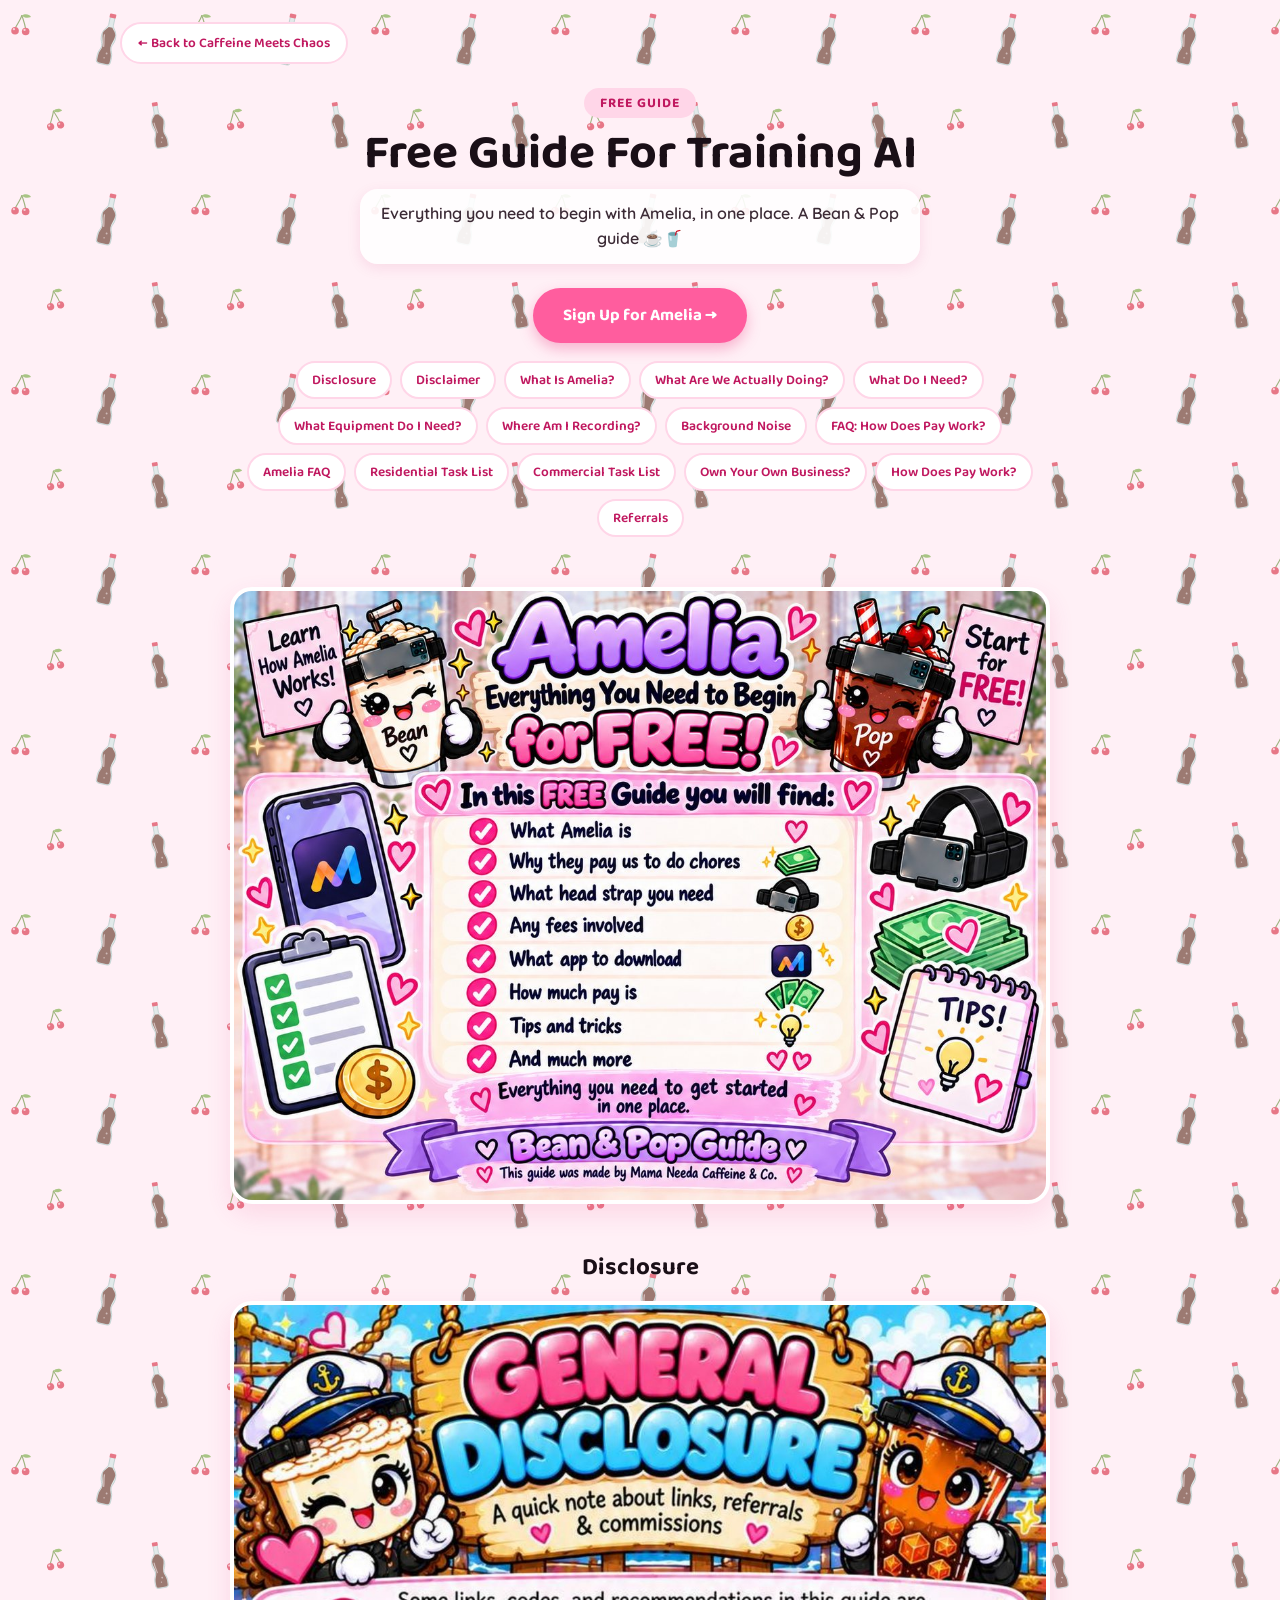
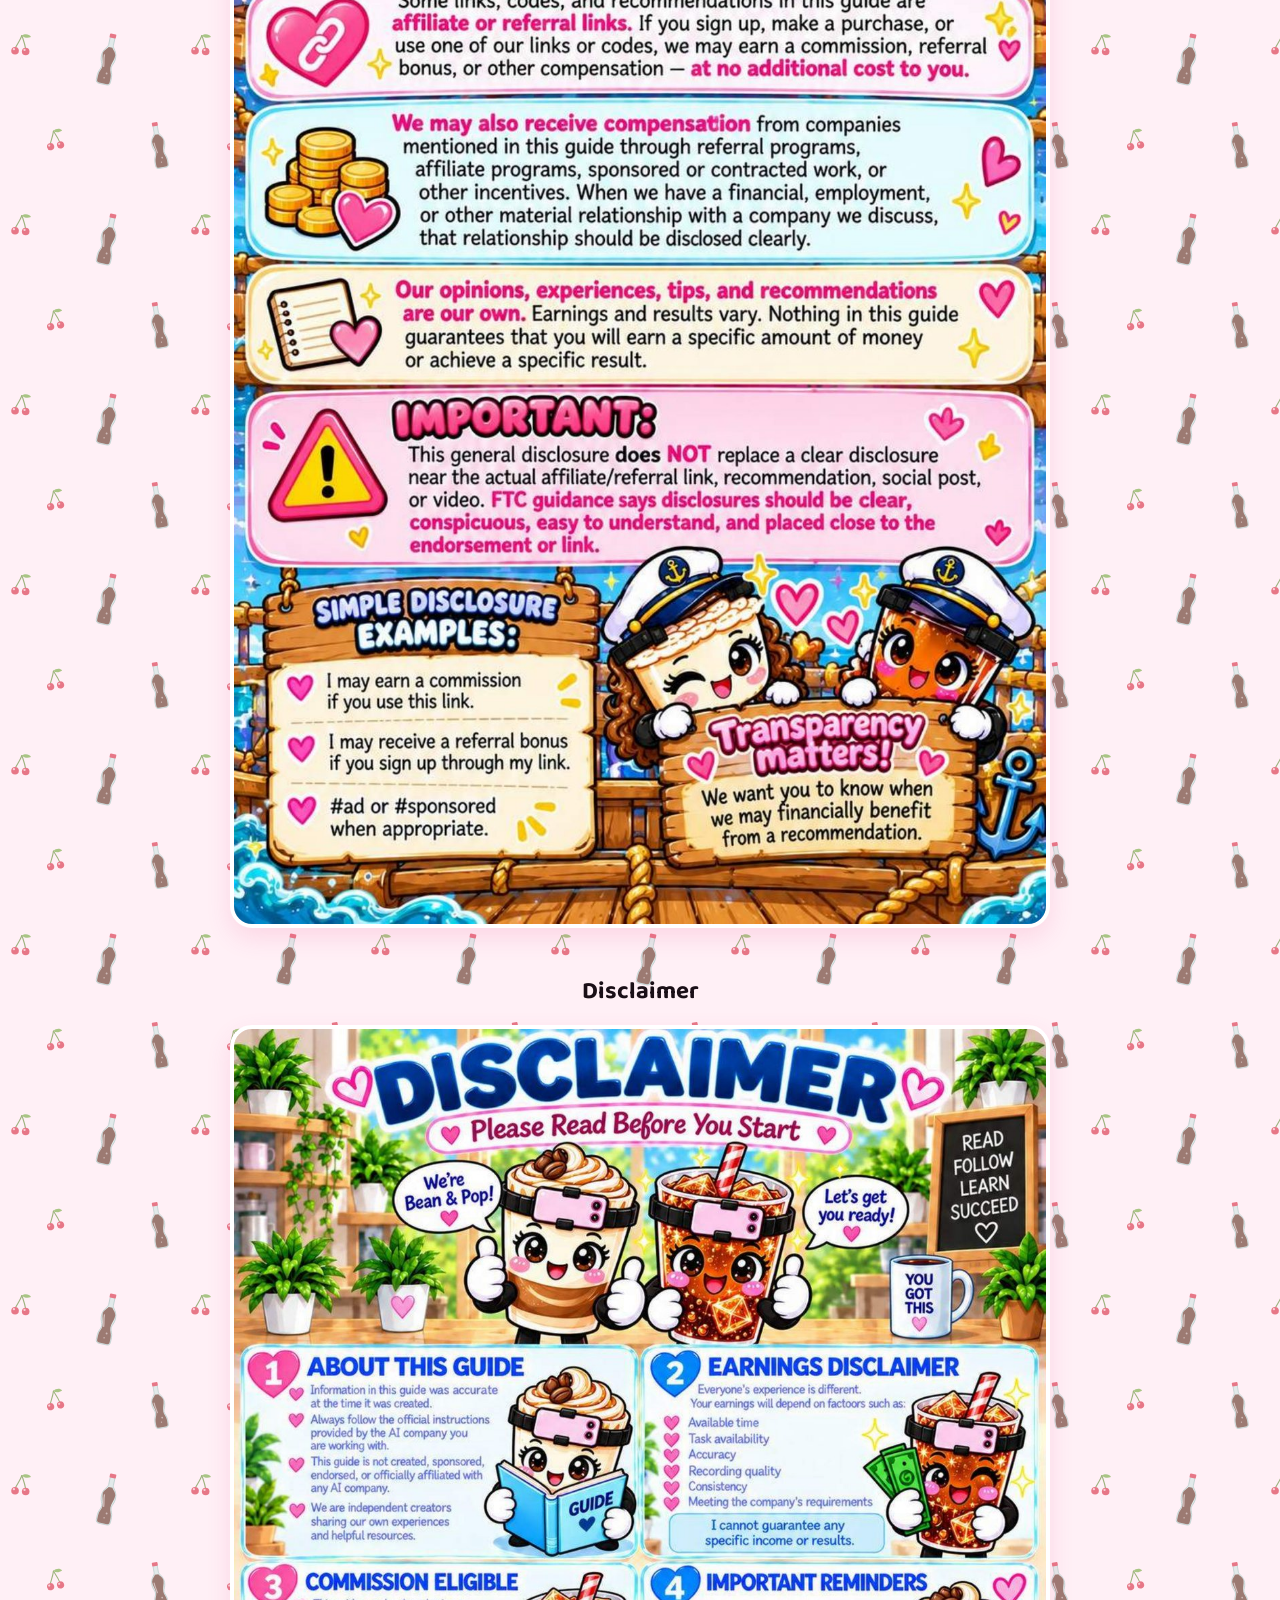
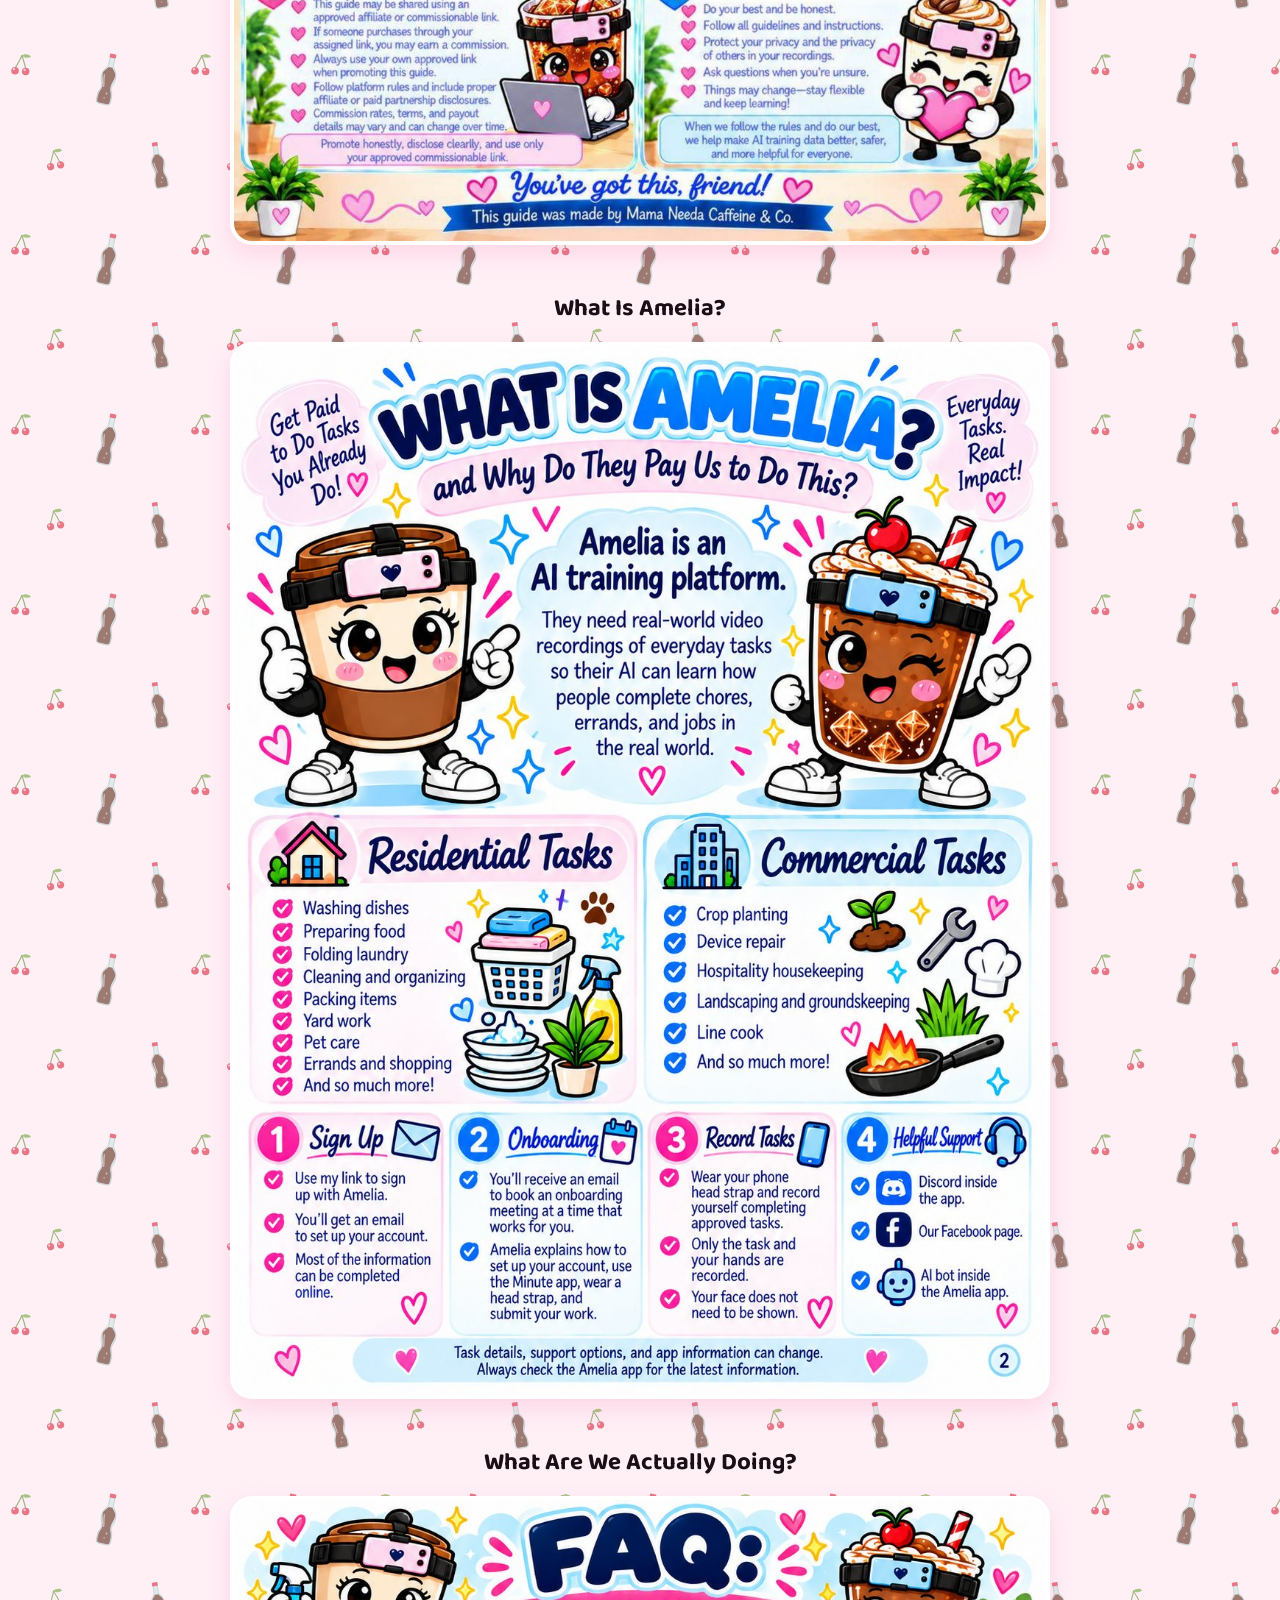
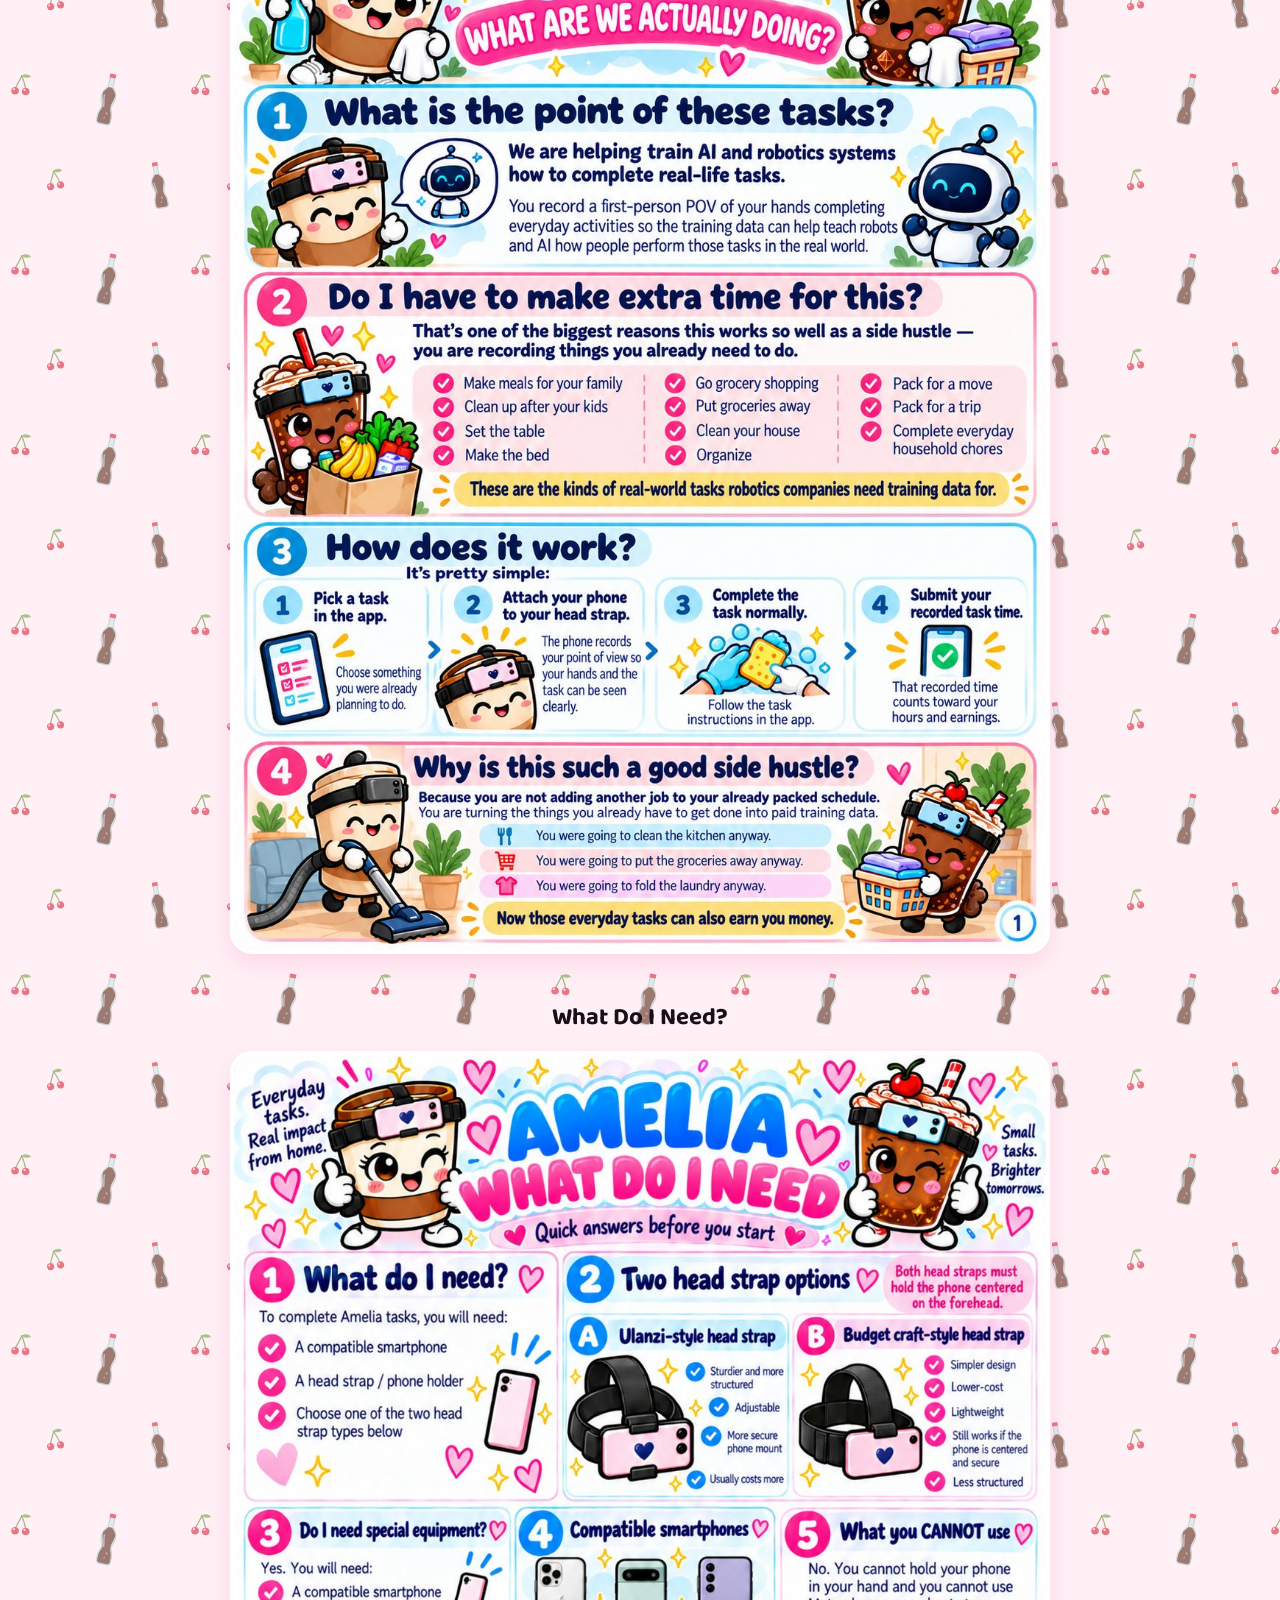
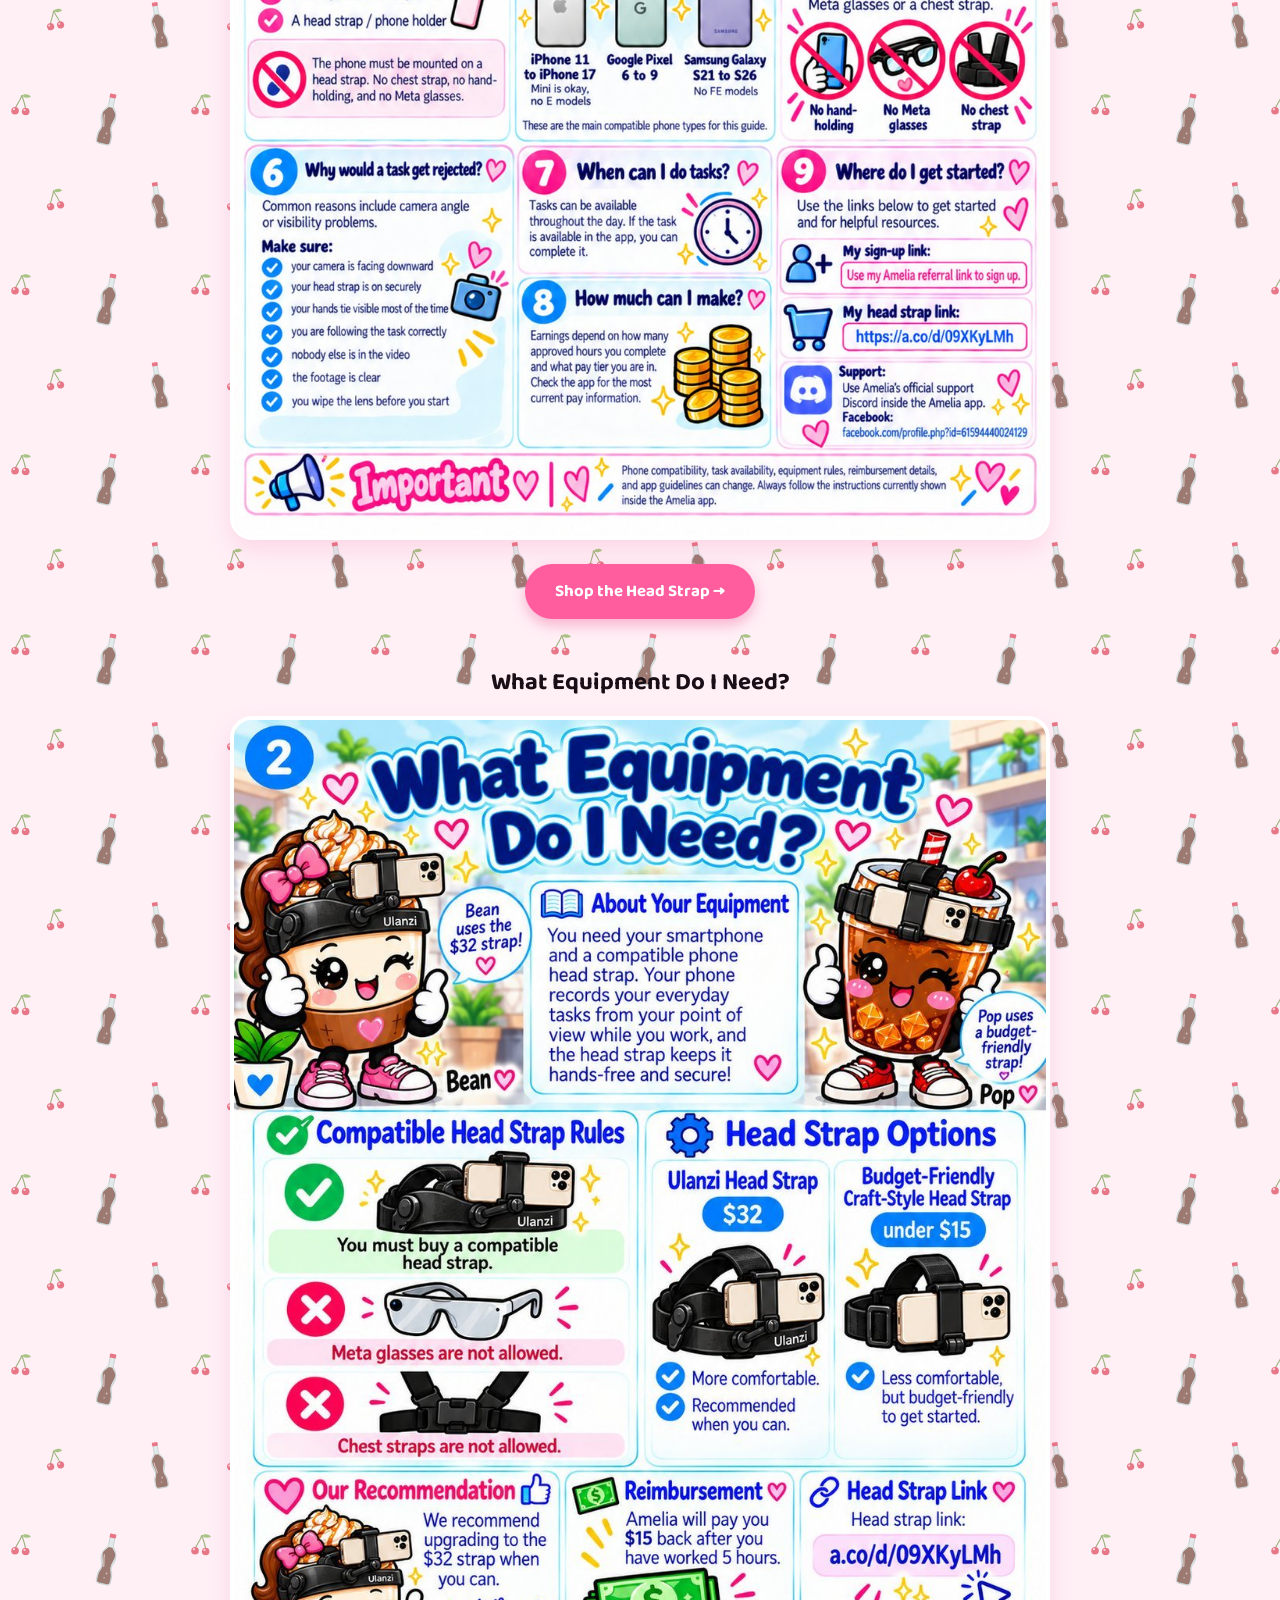
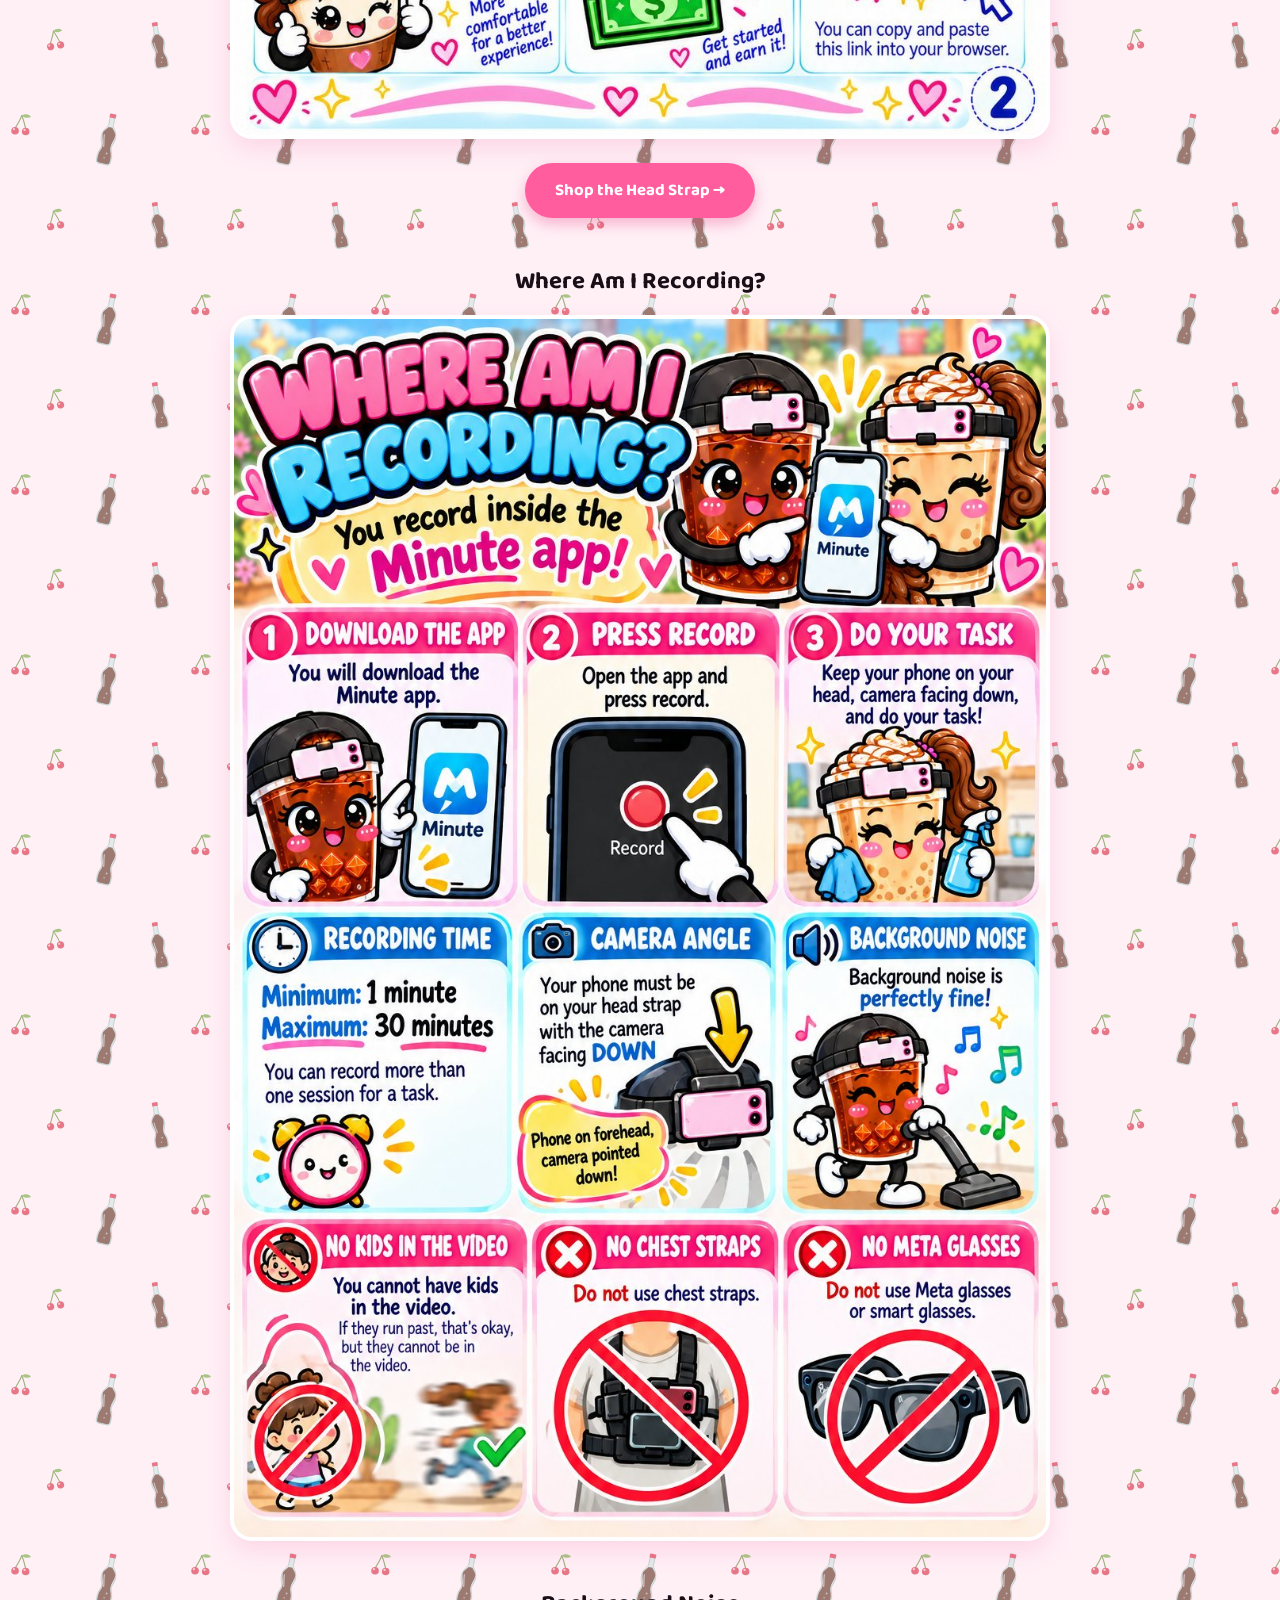
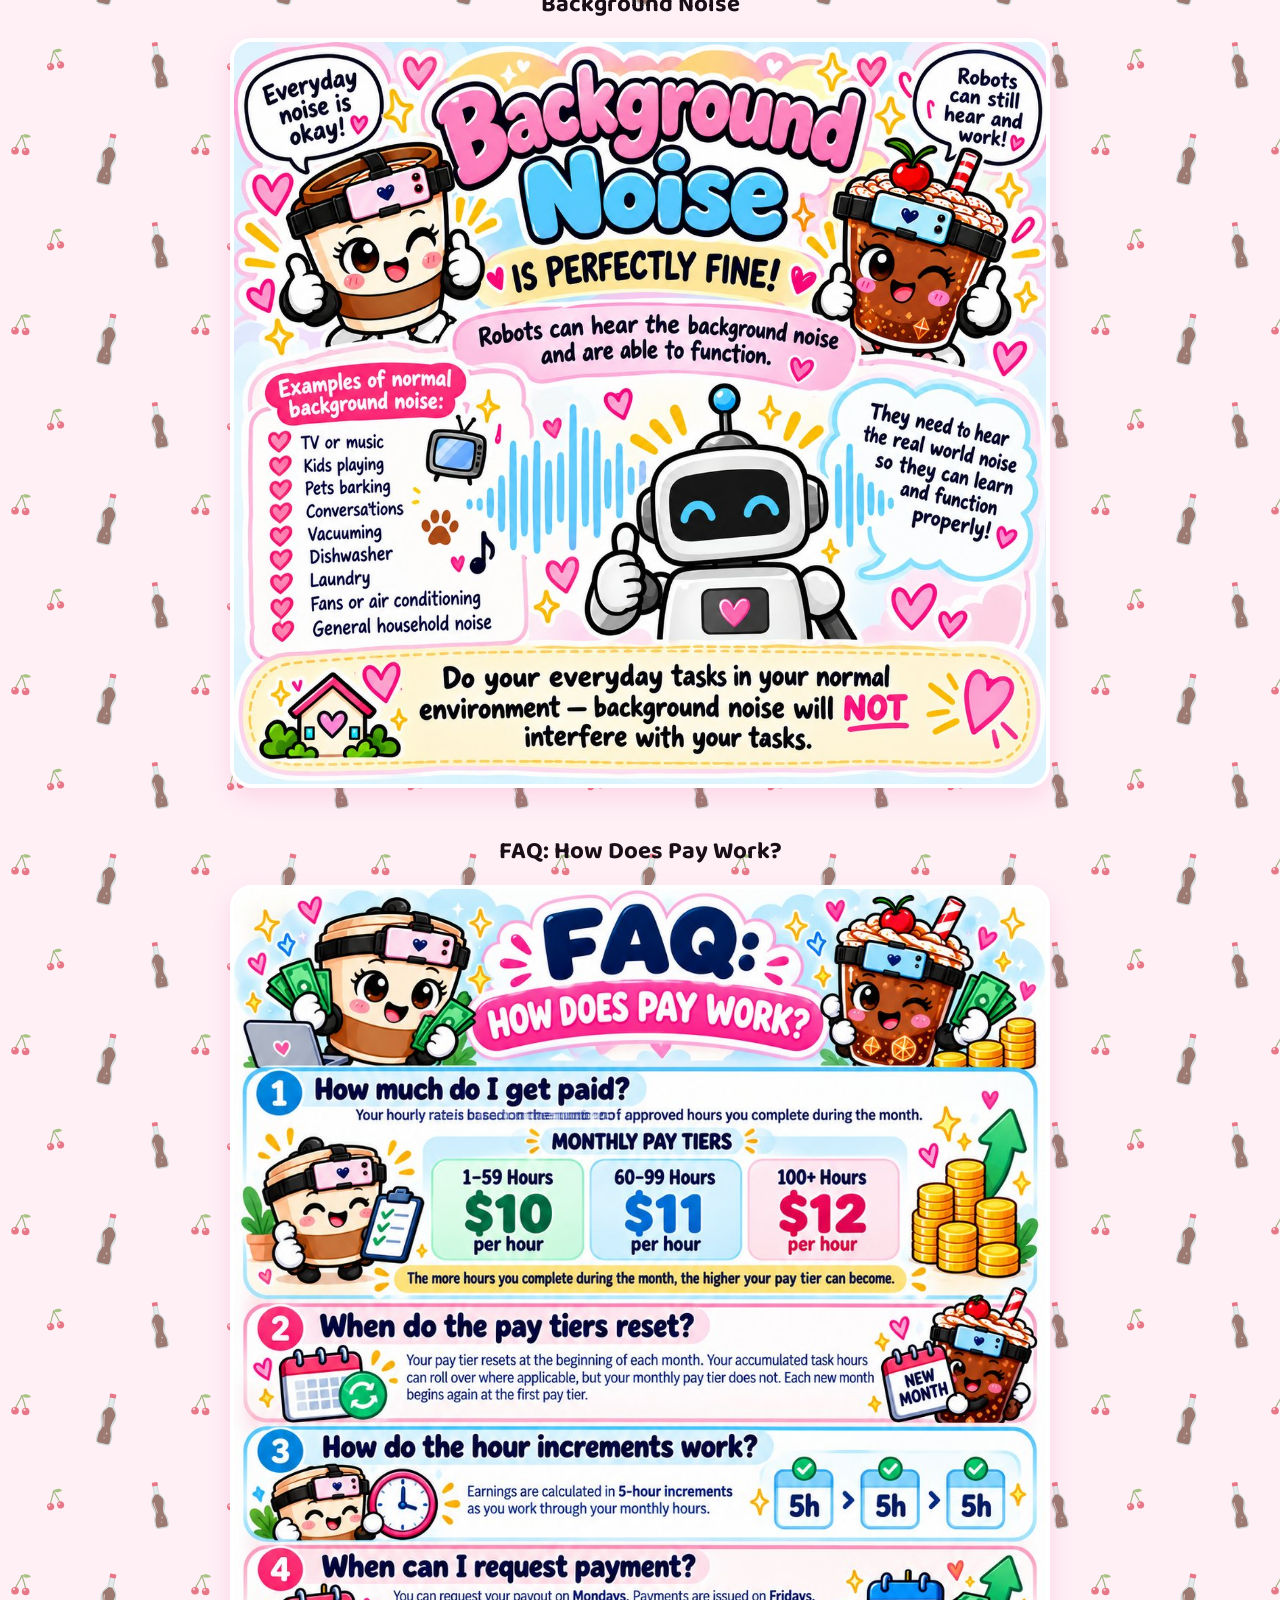
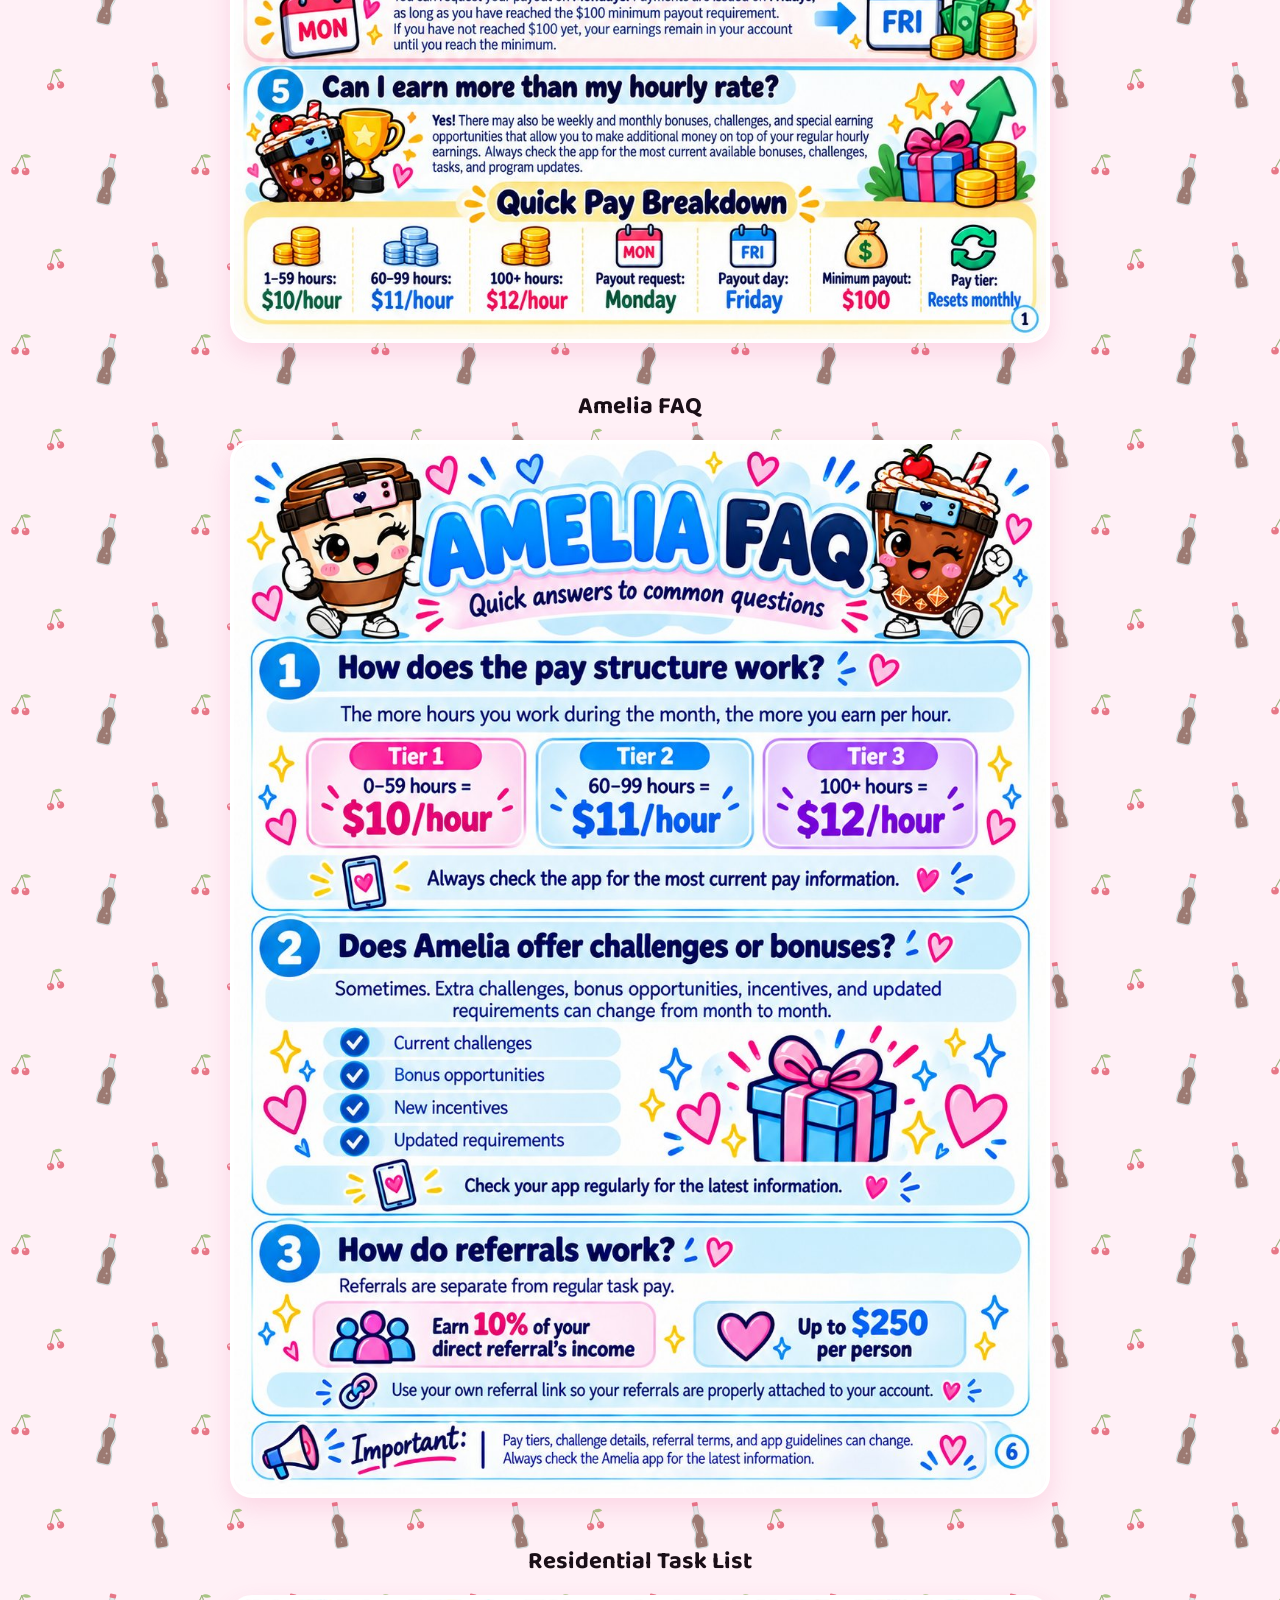
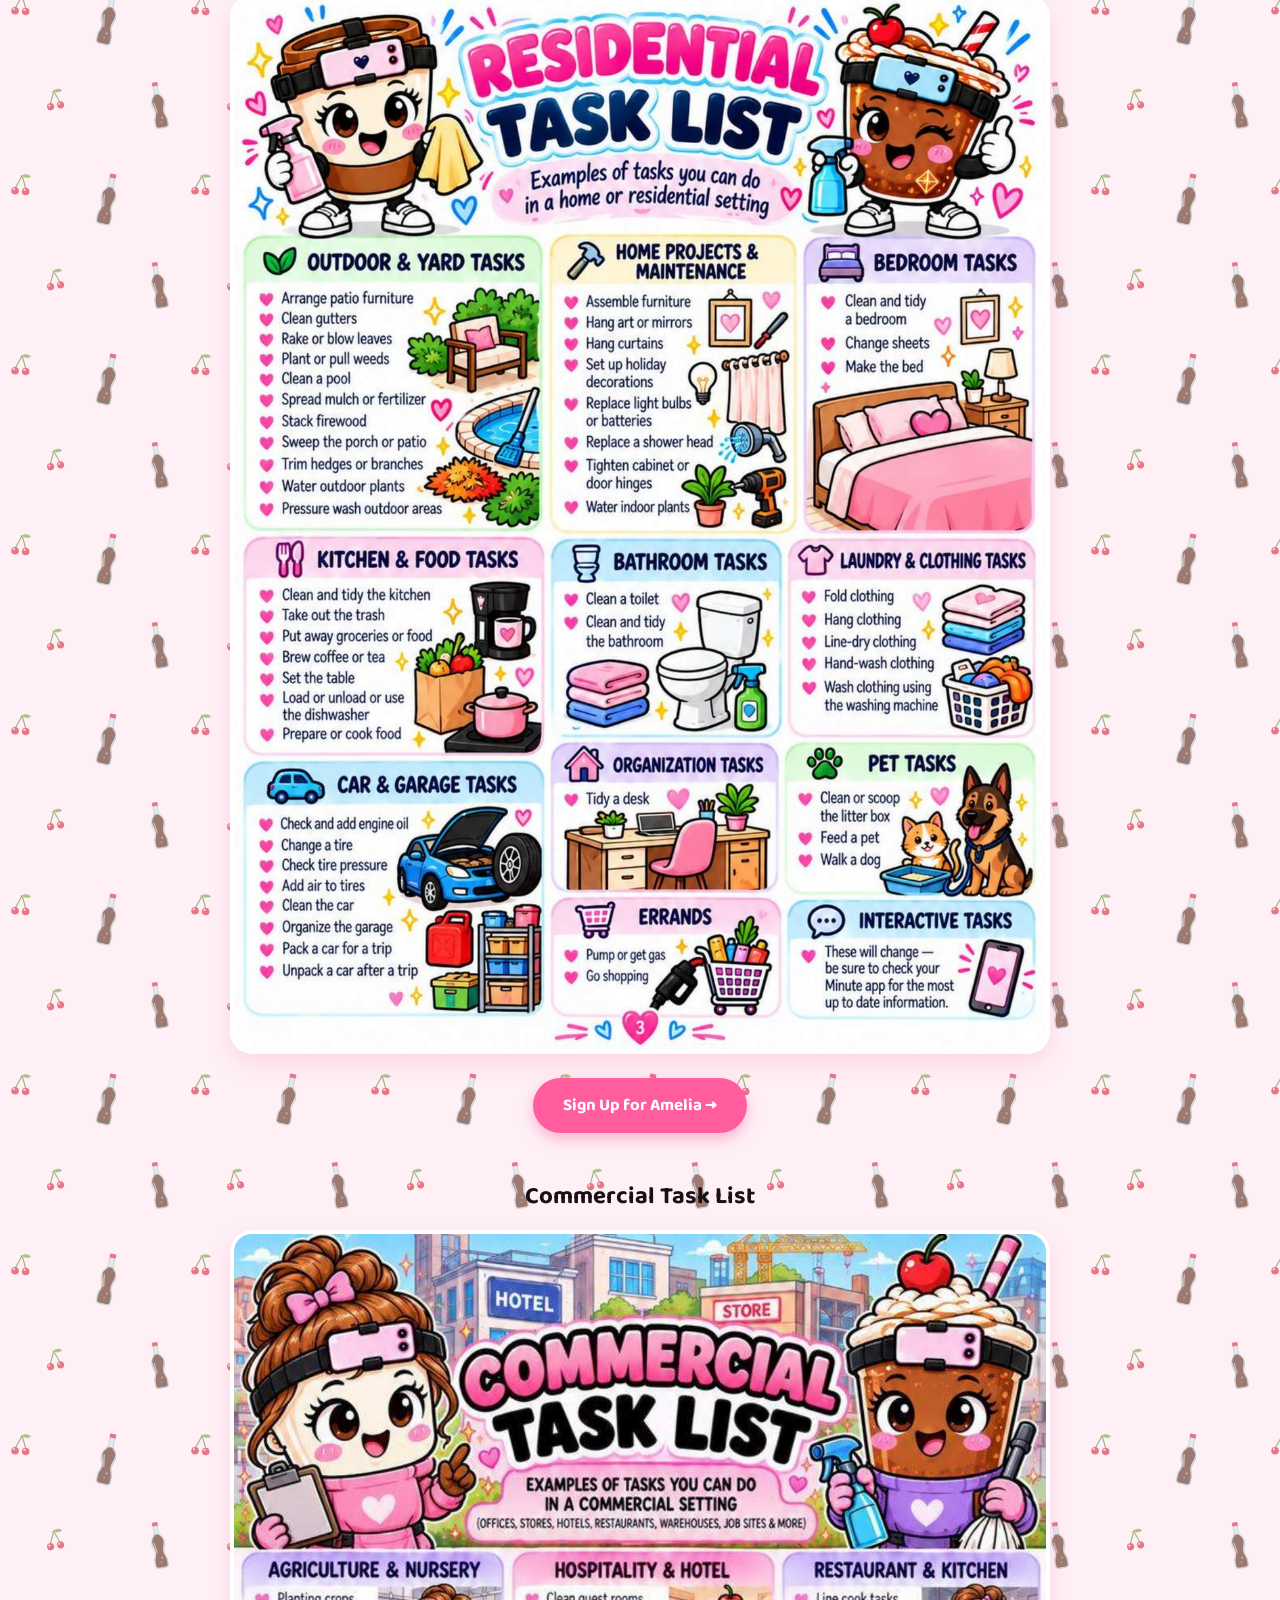
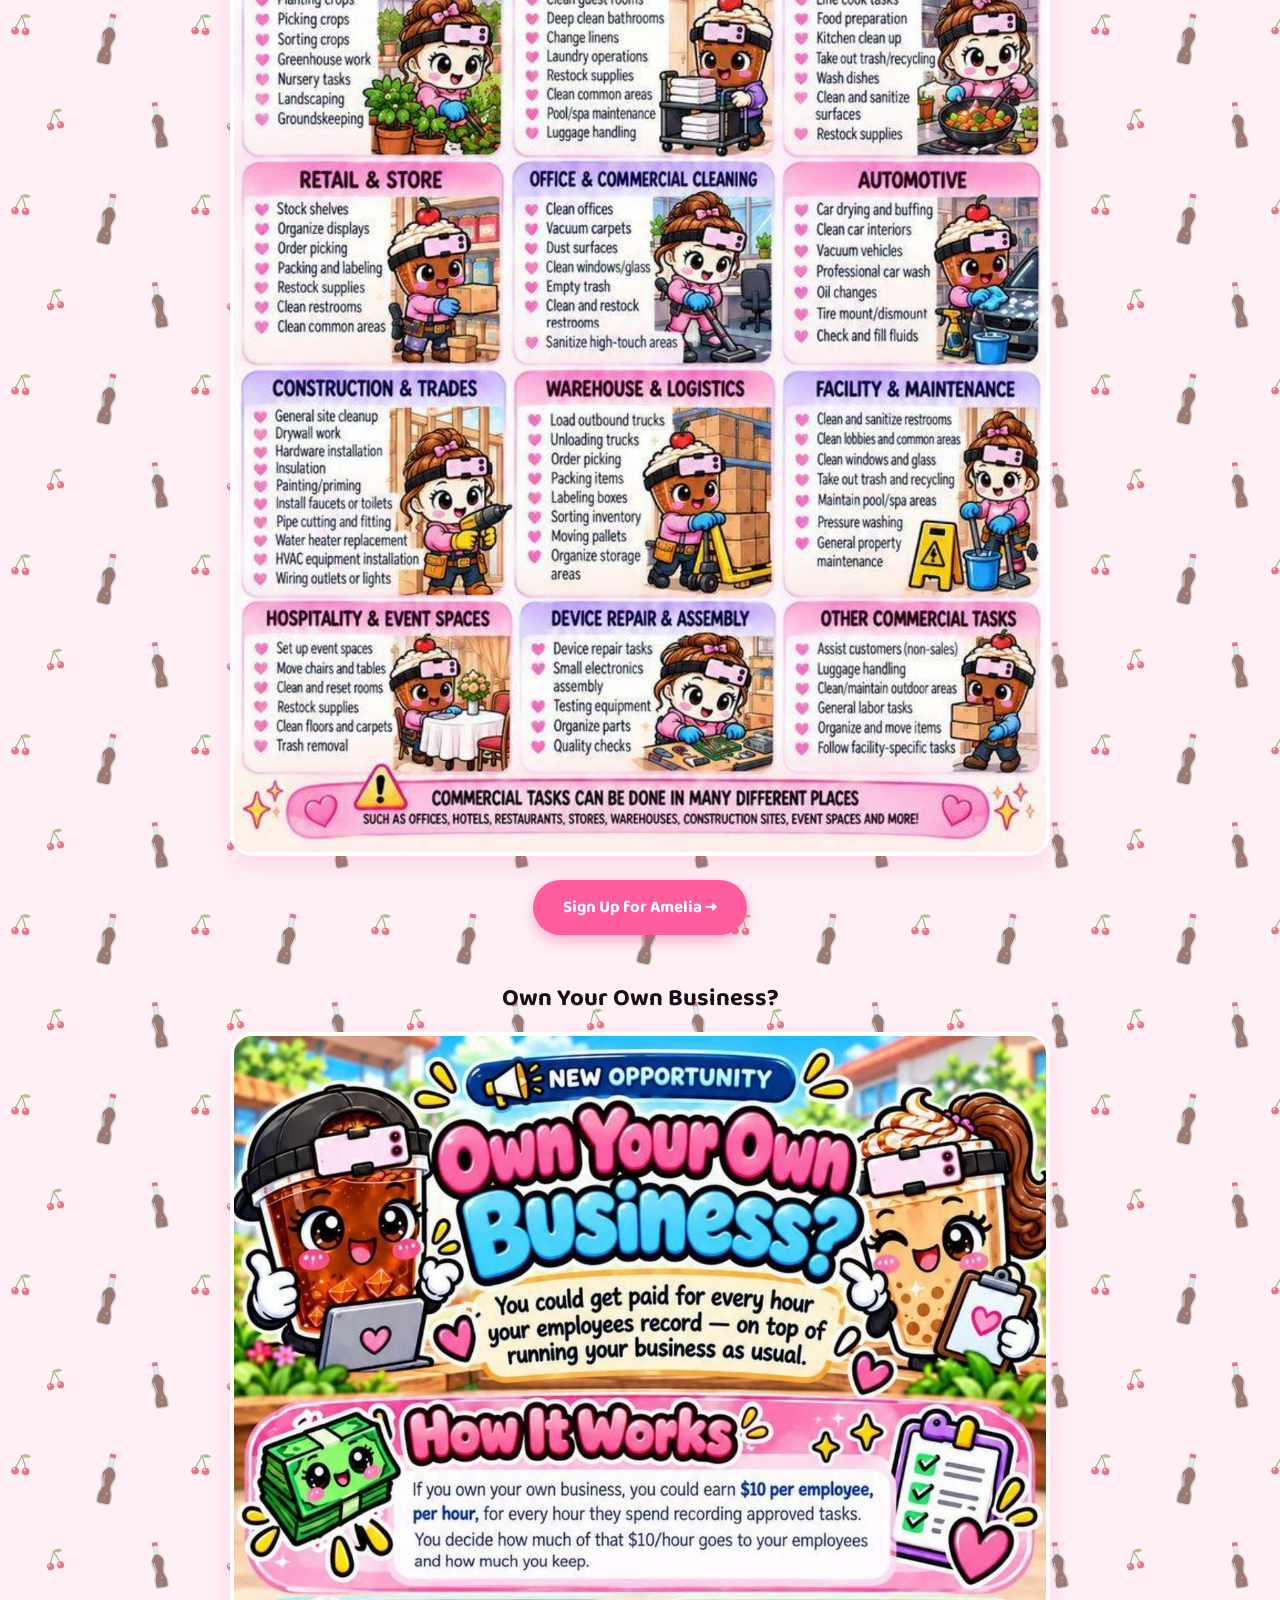
==== free-guide/index.html @ 794ff302 "Add Free Guide For Training AI" ====
<!DOCTYPE html>
<html lang="en">
<head>
<meta charset="UTF-8">
<meta name="viewport" content="width=device-width, initial-scale=1.0">
<title>Free Guide For Training AI - Caffeine Meets Chaos</title>
<meta name="description" content="A free Bean &amp; Pop guide to getting started training AI with Amelia.">
<link rel="preconnect" href="https://fonts.googleapis.com">
<link rel="preconnect" href="https://fonts.gstatic.com" crossorigin>
<link href="https://fonts.googleapis.com/css2?family=Baloo+2:wght@500;600;700;800&family=Chewy&family=Lobster&family=Quicksand:wght@500;600;700&display=swap" rel="stylesheet">
<link rel="stylesheet" href="../style.css">

<style>
.guide-hero{text-align:center;padding:24px 0 6px;}
.guide-hero .eyebrow{display:inline-block;background:var(--pink-soft);color:var(--pink-hot-deep);font-family:'Baloo 2',cursive;font-weight:700;border-radius:100px;padding:4px 16px;font-size:.85rem;letter-spacing:1px;text-transform:uppercase;}
.guide-hero h1{font-size:clamp(2rem,7vw,3rem);margin:10px 0 8px;line-height:1.1;}
.toc{display:flex;flex-wrap:wrap;justify-content:center;gap:8px;max-width:820px;margin:18px auto 0;}
.toc a{background:#fff;border:2px solid var(--pink-soft);border-radius:100px;padding:6px 14px;font-family:'Baloo 2',cursive;font-weight:600;font-size:.85rem;color:var(--pink-hot-deep);}
.toc a:hover{background:var(--pink-soft);}
.gpage{max-width:820px;margin:44px auto 0;scroll-margin-top:16px;}
.gpage h2{text-align:center;font-size:1.5rem;margin:0 0 14px;}
.gpage img{width:100%;height:auto;border-radius:22px;border:4px solid #fff;box-shadow:var(--shadow);background:#fff;}
.gcard{max-width:820px;margin:44px auto 0;background:#fff;border:3px solid var(--pink-soft);border-radius:22px;box-shadow:var(--shadow);padding:24px 26px;scroll-margin-top:16px;}
.gcard h2{font-size:1.45rem;margin:0 0 10px;text-align:center;}
.gcard p,.gcard li{color:var(--ink-soft);font-weight:600;font-size:.93rem;line-height:1.7;}
.gcard p{margin:0 0 10px;}
.gcard ul{margin:0;padding-left:20px;}
.gcard .center{text-align:center;margin-top:16px;}
.two-col{display:grid;grid-template-columns:1fr 1fr;gap:18px;max-width:820px;margin:44px auto 0;}
.two-col .gcard{margin:0;}
@media (max-width:640px){.two-col{grid-template-columns:1fr;}}
.tiers{display:grid;grid-template-columns:repeat(3,1fr);gap:12px;margin:12px 0 14px;}
.tier{background:var(--pink-bg);border-radius:16px;padding:12px 8px;text-align:center;}
.tier b{display:block;font-family:'Baloo 2',cursive;font-size:1.35rem;color:var(--pink-hot-deep);}
.tier span{font-size:.8rem;font-weight:700;color:var(--ink-soft);}
@media (max-width:480px){.tiers{grid-template-columns:1fr;}}
.cta-box{max-width:820px;margin:52px auto 0;background:var(--pink-soft);border-radius:26px;padding:30px 24px;text-align:center;}
.cta-box h2{margin:0 0 8px;font-size:1.6rem;}
.cta-box p{color:var(--ink);font-weight:600;margin:0 auto 18px;max-width:560px;line-height:1.6;}
.cta-box .btns{display:flex;flex-wrap:wrap;justify-content:center;gap:12px;}
.small-note{max-width:640px;margin:18px auto 0;text-align:center;color:var(--ink-soft);font-weight:600;font-size:.82rem;line-height:1.6;}
</style>
</head>
<body>
<div class="wrap">

  <a class="back-link" href="../index.html">← Back to Caffeine Meets Chaos</a>

  <section class="guide-hero">
    <span class="eyebrow">Free Guide</span>
    <h1>Free Guide For Training AI</h1>
    <p class="app-tag">Everything you need to begin with Amelia, in one place. A Bean &amp; Pop guide ☕🥤</p>
    <div class="app-cta"><a class="btn" href="https://www.ameliachores.com/r/AAAAC8MEDELP" target="_blank" rel="noopener">Sign Up for Amelia →</a></div>
    <nav class="toc">
      <a href="#disclosure">Disclosure</a>
      <a href="#disclaimer">Disclaimer</a>
      <a href="#what-is-amelia">What Is Amelia?</a>
      <a href="#what-are-we-doing">What Are We Actually Doing?</a>
      <a href="#what-do-i-need">What Do I Need?</a>
      <a href="#head-straps">What Equipment Do I Need?</a>
      <a href="#recording">Where Am I Recording?</a>
      <a href="#background-noise">Background Noise</a>
      <a href="#pay-faq">FAQ: How Does Pay Work?</a>
      <a href="#amelia-faq">Amelia FAQ</a>
      <a href="#residential">Residential Task List</a>
      <a href="#commercial">Commercial Task List</a>
      <a href="#business">Own Your Own Business?</a>
      <a href="#pay">How Does Pay Work?</a>
      <a href="#referrals">Referrals</a>
    </nav>
  </section>

  <div class="gpage" id="cover">
    <img src="01-cover.jpg" alt="Amelia: Everything You Need to Begin for Free - Bean &amp; Pop Guide" width="1200" height="900">
  </div>

  <div class="gpage" id="disclosure">
    <h2>Disclosure</h2>
    <img src="00a-disclosure.jpg" alt="Disclosure" loading="lazy">
  </div>

  <div class="gpage" id="disclaimer">
    <h2>Disclaimer</h2>
    <img src="00b-disclaimer.jpg" alt="Disclaimer" loading="lazy">
  </div>

  <div class="gpage" id="what-is-amelia">
    <h2>What Is Amelia?</h2>
    <img src="02-what-is-amelia.jpg" alt="What Is Amelia?" loading="lazy">
  </div>

  <div class="gpage" id="what-are-we-doing">
    <h2>What Are We Actually Doing?</h2>
    <img src="03-what-are-we-doing.jpg" alt="What Are We Actually Doing?" loading="lazy">
  </div>

  <div class="gpage" id="what-do-i-need">
    <h2>What Do I Need?</h2>
    <img src="04-what-do-i-need.jpg" alt="What Do I Need?" loading="lazy">
    <div class="app-cta"><a class="btn" href="https://a.co/d/09XKyLMh" target="_blank" rel="noopener">Shop the Head Strap →</a></div>
  </div>

  <div class="gpage" id="head-straps">
    <h2>What Equipment Do I Need?</h2>
    <img src="05-head-straps.jpg" alt="What Equipment Do I Need?" loading="lazy">
    <div class="app-cta"><a class="btn" href="https://a.co/d/09XKyLMh" target="_blank" rel="noopener">Shop the Head Strap →</a></div>
  </div>

  <div class="gpage" id="recording">
    <h2>Where Am I Recording?</h2>
    <img src="06-where-am-i-recording.jpg" alt="Where Am I Recording?" loading="lazy">
  </div>

  <div class="gpage" id="background-noise">
    <h2>Background Noise</h2>
    <img src="07-background-noise.jpg" alt="Background Noise" loading="lazy">
  </div>

  <div class="gpage" id="pay-faq">
    <h2>FAQ: How Does Pay Work?</h2>
    <img src="08-how-does-pay-work.jpg" alt="FAQ: How Does Pay Work?" loading="lazy">
  </div>

  <div class="gpage" id="amelia-faq">
    <h2>Amelia FAQ</h2>
    <img src="09-amelia-faq.jpg" alt="Amelia FAQ" loading="lazy">
  </div>

  <div class="gpage" id="residential">
    <h2>Residential Task List</h2>
    <img src="11-residential-tasks.jpg" alt="Residential Task List" loading="lazy">
    <div class="app-cta"><a class="btn" href="https://www.ameliachores.com/r/AAAAC8MEDELP" target="_blank" rel="noopener">Sign Up for Amelia →</a></div>
  </div>

  <div class="gpage" id="commercial">
    <h2>Commercial Task List</h2>
    <img src="12-commercial-tasks.jpg" alt="Commercial Task List" loading="lazy">
    <div class="app-cta"><a class="btn" href="https://www.ameliachores.com/r/AAAAC8MEDELP" target="_blank" rel="noopener">Sign Up for Amelia →</a></div>
  </div>

  <div class="gpage" id="business">
    <h2>Own Your Own Business?</h2>
    <img src="13-own-a-business.jpg" alt="Own Your Own Business?" loading="lazy">
    <div class="app-cta"><a class="btn" href="https://ameliarobotics.com/amelia/referrals/invite/bcf6612f-5311-49c9-bede-e82e0bfeffa1" target="_blank" rel="noopener">I Own a Business →</a></div>
  </div>

  <div class="gpage" id="pay">
    <h2>How Does Pay Work?</h2>
    <img src="14-how-pay-works.jpg" alt="How Does Pay Work?" loading="lazy">
  </div>

  <div class="gpage" id="referrals">
    <h2>Referrals</h2>
    <img src="15-referrals.jpg" alt="Referrals" loading="lazy">
    <div class="app-cta"><a class="btn" href="https://www.ameliachores.com/r/AAAAC8MEDELP" target="_blank" rel="noopener">Sign Up for Amelia →</a></div>
  </div>

  <div class="cta-box">
    <h2>Ready to Get Started? ☕</h2>
    <p>Sign up with the link below, grab a compatible head strap, and join our Facebook community for help and task talk.</p>
    <div class="btns">
      <a class="btn" href="https://www.ameliachores.com/r/AAAAC8MEDELP" target="_blank" rel="noopener">Sign Up for Amelia</a>
      <a class="btn" href="https://a.co/d/09XKyLMh" target="_blank" rel="noopener">Shop the Head Strap</a>
      <a class="btn" href="https://www.facebook.com/profile.php?id=61594440024129" target="_blank" rel="noopener">Join the Facebook Group</a>
    </div>
  </div>

  <div class="cta-box" style="background:#fff;border:3px solid var(--pink-soft);">
    <h2>Want the Full Playbook? 📘</h2>
    <p>This free guide covers the basics. The Amelia AI Training Playbook is the complete step-by-step version, with everything we've learned about getting approved, avoiding rejections, and making the most of your hours.</p>
    <div class="btns"><a class="btn" href="../playbook.html">Get the Amelia Playbook →</a></div>
  </div>

  <p class="small-note">Pay tiers, bonuses, referral terms, compatible phones, and app guidelines can change. Always check the Amelia app for the most current information.</p>

  <footer>
    <p>© Caffeine Meets Chaos · The Caffeinated Hustle</p>
  </footer>

</div>
</body>
</html>
---- style.css ----
:root{--pink-bg:#FFF0F6;--pink-card:#FFFFFF;--pink-soft:#FFD6E8;--pink-hot:#FF5D9E;--pink-hot-deep:#C0185F;--ink:#1A0F17;--ink-soft:#3B2A35;--shadow:0 10px 24px rgba(235,62,133,0.14);}
*{box-sizing:border-box;}
body{margin:0;background-color:var(--pink-bg);background-image:url("data:image/svg+xml;utf8,<svg xmlns='http://www.w3.org/2000/svg' width='180' height='180' viewBox='0 0 180 180'><g opacity='0.6'><g transform='translate(12 14) rotate(0) scale(0.38)'><path d='M26 4 C22 16 14 26 8 38' stroke='%235C8A2E' stroke-width='3' fill='none' stroke-linecap='round'/><path d='M26 4 C30 16 34 26 36 40' stroke='%235C8A2E' stroke-width='3' fill='none' stroke-linecap='round'/><path d='M26 4 C34 -2 46 0 50 8 C40 12 32 10 26 4Z' fill='%236FA83A'/><circle cx='8' cy='44' r='10' fill='%23D7263D'/><circle cx='36' cy='46' r='10' fill='%23D7263D'/><circle cx='5' cy='40' r='3' fill='%23fff' opacity='.7'/><circle cx='33' cy='42' r='3' fill='%23fff' opacity='.7'/></g><g transform='translate(104 12) rotate(12) scale(0.8)'><path d='M9 4 L15 4 L15 14 C15 18 21 20 21 30 C21 36 18 38 18 42 C18 46 21 48 21 54 L21 60 C21 63 19 64 17 64 L7 64 C5 64 3 63 3 60 L3 54 C3 48 6 46 6 42 C6 38 3 36 3 30 C3 20 9 18 9 14Z' fill='%23CFE6E2' stroke='%238FB8B2' stroke-width='1'/><path d='M4 26 C5 21 9 19 9.5 17 L14.5 17 C15 19 19 21 20 26 C20 32 17 36 17 42 C17 46 20 49 20 54 L20 60 C20 62 19 63 17 63 L7 63 C5 63 4 62 4 60 L4 54 C4 49 7 46 7 42 C7 36 4 32 4 26Z' fill='%235A2A1A'/><rect x='8' y='0' width='8' height='5' rx='1' fill='%23D7263D'/><path d='M6.5 28 C6.5 34 8.5 38 8.5 42' stroke='%23fff' stroke-width='1.6' fill='none' opacity='.55' stroke-linecap='round'/><circle cx='14' cy='50' r='1.2' fill='%23fff' opacity='.5'/><circle cx='12' cy='56' r='0.9' fill='%23fff' opacity='.5'/></g><g transform='translate(44 112) rotate(-14) scale(0.36)'><path d='M26 4 C22 16 14 26 8 38' stroke='%235C8A2E' stroke-width='3' fill='none' stroke-linecap='round'/><path d='M26 4 C30 16 34 26 36 40' stroke='%235C8A2E' stroke-width='3' fill='none' stroke-linecap='round'/><path d='M26 4 C34 -2 46 0 50 8 C40 12 32 10 26 4Z' fill='%236FA83A'/><circle cx='8' cy='44' r='10' fill='%23D7263D'/><circle cx='36' cy='46' r='10' fill='%23D7263D'/><circle cx='5' cy='40' r='3' fill='%23fff' opacity='.7'/><circle cx='33' cy='42' r='3' fill='%23fff' opacity='.7'/></g><g transform='translate(146 104) rotate(-10) scale(0.72)'><path d='M9 4 L15 4 L15 14 C15 18 21 20 21 30 C21 36 18 38 18 42 C18 46 21 48 21 54 L21 60 C21 63 19 64 17 64 L7 64 C5 64 3 63 3 60 L3 54 C3 48 6 46 6 42 C6 38 3 36 3 30 C3 20 9 18 9 14Z' fill='%23CFE6E2' stroke='%238FB8B2' stroke-width='1'/><path d='M4 26 C5 21 9 19 9.5 17 L14.5 17 C15 19 19 21 20 26 C20 32 17 36 17 42 C17 46 20 49 20 54 L20 60 C20 62 19 63 17 63 L7 63 C5 63 4 62 4 60 L4 54 C4 49 7 46 7 42 C7 36 4 32 4 26Z' fill='%235A2A1A'/><rect x='8' y='0' width='8' height='5' rx='1' fill='%23D7263D'/><path d='M6.5 28 C6.5 34 8.5 38 8.5 42' stroke='%23fff' stroke-width='1.6' fill='none' opacity='.55' stroke-linecap='round'/><circle cx='14' cy='50' r='1.2' fill='%23fff' opacity='.5'/><circle cx='12' cy='56' r='0.9' fill='%23fff' opacity='.5'/></g></g></svg>");background-size:180px 180px;color:var(--ink);font-family:'Quicksand',sans-serif;font-weight:500;-webkit-font-smoothing:antialiased;}
h1,h2,h3,.btn,.badge-label{font-family:'Baloo 2',cursive;}
.wrap{max-width:1080px;margin:0 auto;padding:0 20px 90px;}
a{text-decoration:none;color:inherit;}
img{max-width:100%;display:block;}
.hero{text-align:center;padding:56px 0 36px;}
.hero .tagline,.section-title{text-shadow:0 0 6px #fff,0 0 12px #fff,0 0 18px #fff;}
.hero p.bio,.section-sub,.app-tag,.disclosure,footer p{background:rgba(255,255,255,0.9);border-radius:18px;padding:12px 18px;box-shadow:0 4px 14px rgba(192,24,95,0.10);}
.hero .tagline{display:inline-block;background:rgba(255,255,255,0.9);border-radius:100px;padding:4px 16px;}
footer p{display:inline-block;}
.disclosure{padding:20px 24px;}
.hero .heart-row{font-size:1.3rem;margin-bottom:6px;letter-spacing:6px;}
.logo{font-family:'Chewy',cursive;font-weight:400;letter-spacing:1px;font-size:clamp(3.2rem,11vw,5.6rem);margin:0 0 6px;line-height:1.05;}
.logo .dark-part{display:inline-block;color:var(--ink);text-shadow:3px 3px 0 rgba(0,0,0,0.08);animation:bounce 3.2s ease-in-out infinite;}
.logo .pink-part{display:inline-block;color:var(--pink-hot-deep);text-shadow:3px 3px 0 rgba(235,62,133,0.2);animation:bounce 3.2s ease-in-out infinite;}
@keyframes bounce{0%,100%{transform:translateY(0);}50%{transform:translateY(-14px);}}
.hero .tagline{font-family:'Baloo 2',cursive;font-weight:600;font-size:1.1rem;color:var(--pink-hot-deep);margin:0 0 22px;}
.hero p.bio{max-width:560px;margin:0 auto 26px;color:var(--ink);font-weight:700;font-size:1rem;line-height:1.6;}
.socials{display:flex;justify-content:center;gap:10px;flex-wrap:wrap;}
.socials a{padding:9px 18px;border-radius:100px;background:#fff;border:2px solid var(--pink-soft);font-family:'Baloo 2',cursive;font-weight:600;font-size:0.85rem;color:var(--pink-hot-deep);transition:transform .15s ease,background .15s ease;}
.socials a:hover{background:var(--pink-soft);transform:translateY(-2px);}
.socials a.meta-link{border-color:var(--pink-hot-deep);}
.section-title{text-align:center;font-size:1.8rem;font-weight:700;margin:64px 0 8px;color:var(--ink);}
.section-sub{text-align:center;color:var(--ink);font-weight:700;margin:0 auto 30px;font-size:0.95rem;max-width:560px;}
.btn{display:inline-block;background:var(--pink-hot);color:#fff;font-weight:700;font-size:0.9rem;padding:12px 22px;border-radius:100px;box-shadow:0 6px 14px rgba(235,62,133,0.35);transition:background .15s ease,transform .15s ease;}
.btn:hover{background:var(--pink-hot-deep);transform:translateY(-2px);}
.subrow{display:grid;grid-template-columns:repeat(2,1fr);gap:22px;margin-top:24px;max-width:720px;margin-left:auto;margin-right:auto;}
@media (max-width:520px){.subrow{grid-template-columns:1fr;}}
.sub-card{background:var(--pink-card);border-radius:24px;overflow:hidden;box-shadow:var(--shadow);border:3px solid #fff;transition:transform .15s ease;}
.sub-card[href]:hover{transform:translateY(-3px);}
.sub-card img{width:100%;}
.sub-card .sub-body{padding:16px 18px 20px;text-align:center;}
.sub-card h4{font-family:'Baloo 2',cursive;font-size:1.05rem;margin:0 0 4px;}
.sub-card .code{display:block;font-family:'Baloo 2',cursive;color:var(--pink-hot-deep);font-size:0.8rem;font-weight:600;}
.sub-card .tap-note{display:inline-block;margin-top:8px;font-size:0.8rem;font-weight:700;color:var(--ink-soft);}
.tax-note{max-width:460px;margin:0 auto 24px;background:#FFF8E8;border:2px dashed var(--pink-soft);border-radius:18px;padding:18px 22px;text-align:center;color:var(--ink);font-weight:600;font-size:0.9rem;}
.ribbon{margin-top:64px;text-align:center;background:var(--pink-soft);border-radius:100px;padding:16px 20px;font-family:'Baloo 2',cursive;font-weight:700;color:var(--pink-hot-deep);font-size:1rem;}
.disclosure{max-width:600px;margin:56px auto 0;text-align:center;color:var(--ink-soft);font-weight:600;font-size:0.88rem;line-height:1.7;}
.disclosure h3{font-family:'Baloo 2',cursive;color:var(--ink);font-size:1.2rem;margin:0 0 10px;}
.disclosure p{margin:0;}
footer{margin-top:32px;text-align:center;color:var(--ink-soft);font-size:0.8rem;font-weight:600;line-height:1.7;}
footer p{margin:0 0 8px;}
.faq-list{max-width:720px;margin:0 auto;display:flex;flex-direction:column;gap:14px;}
.faq-item{background:var(--pink-card);border-radius:18px;border:3px solid #fff;box-shadow:var(--shadow);padding:18px 22px;}
.faq-item h4{font-family:'Baloo 2',cursive;font-size:1rem;margin:0 0 8px;color:var(--ink);}
.faq-item p{color:var(--ink-soft);font-weight:600;font-size:0.88rem;margin:0;line-height:1.6;}
.faq-note{max-width:640px;margin:24px auto 0;background:#FFF8E8;border:2px dashed var(--pink-soft);border-radius:18px;padding:16px 20px;text-align:center;color:var(--ink);font-weight:600;font-size:0.85rem;}
.back-link{display:inline-block;margin-top:22px;padding:8px 16px;border-radius:100px;background:#fff;border:2px solid var(--pink-soft);font-family:'Baloo 2',cursive;font-weight:600;font-size:0.85rem;color:var(--pink-hot-deep);}
.app-hero{text-align:center;padding:20px 0 10px;}
.app-hero img{box-shadow:var(--shadow);max-width:260px;width:100%;margin:10px auto 22px;border-radius:24px;border:3px solid #fff;}
.app-hero h1{font-size:clamp(2.2rem,7vw,3rem);margin:0 0 8px;color:var(--ink);line-height:1.1;}
.app-tag{max-width:560px;margin:0 auto;color:var(--ink-soft);font-weight:600;font-size:1rem;line-height:1.6;}
.app-cta{text-align:center;margin:24px 0 8px;}
.app-cta .btn{font-size:1.05rem;padding:14px 30px;}
.app-cta .code-note{margin:12px 0 0;color:var(--ink-soft);font-weight:600;font-size:0.9rem;}
.app-cta .code-note strong{color:var(--pink-hot-deep);font-family:'Baloo 2',cursive;font-size:1.05rem;}
.stat-row{display:grid;grid-template-columns:repeat(auto-fit,minmax(180px,1fr));gap:18px;margin-top:28px;}
.stat-card{background:var(--pink-card);border-radius:20px;border:3px solid #fff;box-shadow:var(--shadow);padding:20px 18px;text-align:center;}
.stat-label{margin:0 0 4px;font-size:0.78rem;font-weight:700;text-transform:uppercase;letter-spacing:1px;color:var(--ink-soft);}
.stat-value{margin:0;font-family:'Baloo 2',cursive;font-size:1.35rem;font-weight:700;color:var(--pink-hot-deep);line-height:1.25;}
.stat-detail{margin:6px 0 0;font-size:0.82rem;font-weight:600;color:var(--ink-soft);}
.requirements-box{max-width:640px;margin:0 auto 18px;background:var(--pink-card);border-radius:20px;border:3px solid var(--pink-soft);box-shadow:var(--shadow);padding:22px 26px;}
.requirements-box h4{font-family:'Baloo 2',cursive;font-size:1.05rem;margin:0 0 8px;color:var(--ink);}
.requirements-box ul{margin:0;padding-left:20px;color:var(--ink-soft);font-weight:600;font-size:0.92rem;line-height:1.7;}
.requirements-box p{margin:0;color:var(--ink-soft);font-weight:600;font-size:0.92rem;line-height:1.7;}
.task-chip-row{display:flex;flex-wrap:wrap;justify-content:center;gap:10px;max-width:720px;margin:20px auto 0;}
.task-chip{background:#fff;border:2px solid var(--pink-soft);border-radius:100px;padding:8px 16px;font-family:'Baloo 2',cursive;font-weight:600;font-size:0.9rem;color:var(--pink-hot-deep);}
.steps-list{max-width:720px;margin:0 auto;display:flex;flex-direction:column;gap:14px;}
.step-item{display:flex;gap:16px;align-items:flex-start;background:var(--pink-card);border-radius:18px;border:3px solid #fff;box-shadow:var(--shadow);padding:18px 22px;}
.step-num{flex-shrink:0;width:36px;height:36px;border-radius:50%;background:var(--pink-hot);color:#fff;font-family:'Baloo 2',cursive;font-weight:700;font-size:1.05rem;display:flex;align-items:center;justify-content:center;}
.step-item h4{font-family:'Baloo 2',cursive;font-size:1rem;margin:4px 0 4px;color:var(--ink);}
.step-item p{color:var(--ink-soft);font-weight:600;font-size:0.88rem;margin:0;line-height:1.6;}
.text-card{max-width:460px;margin:0 auto;background:var(--pink-card);border-radius:24px;box-shadow:var(--shadow);border:3px solid #fff;padding:30px 26px;text-align:center;}
.text-card h3{font-size:1.3rem;margin:0 0 10px;}
.text-card p{color:var(--ink-soft);font-weight:600;font-size:0.92rem;margin:0 0 18px;}
.app-cta .btn + .btn{margin-left:10px;}
@media (max-width:560px){.app-cta .btn{display:block;max-width:320px;margin:0 auto 12px;}.app-cta .btn + .btn{margin-left:auto;}}
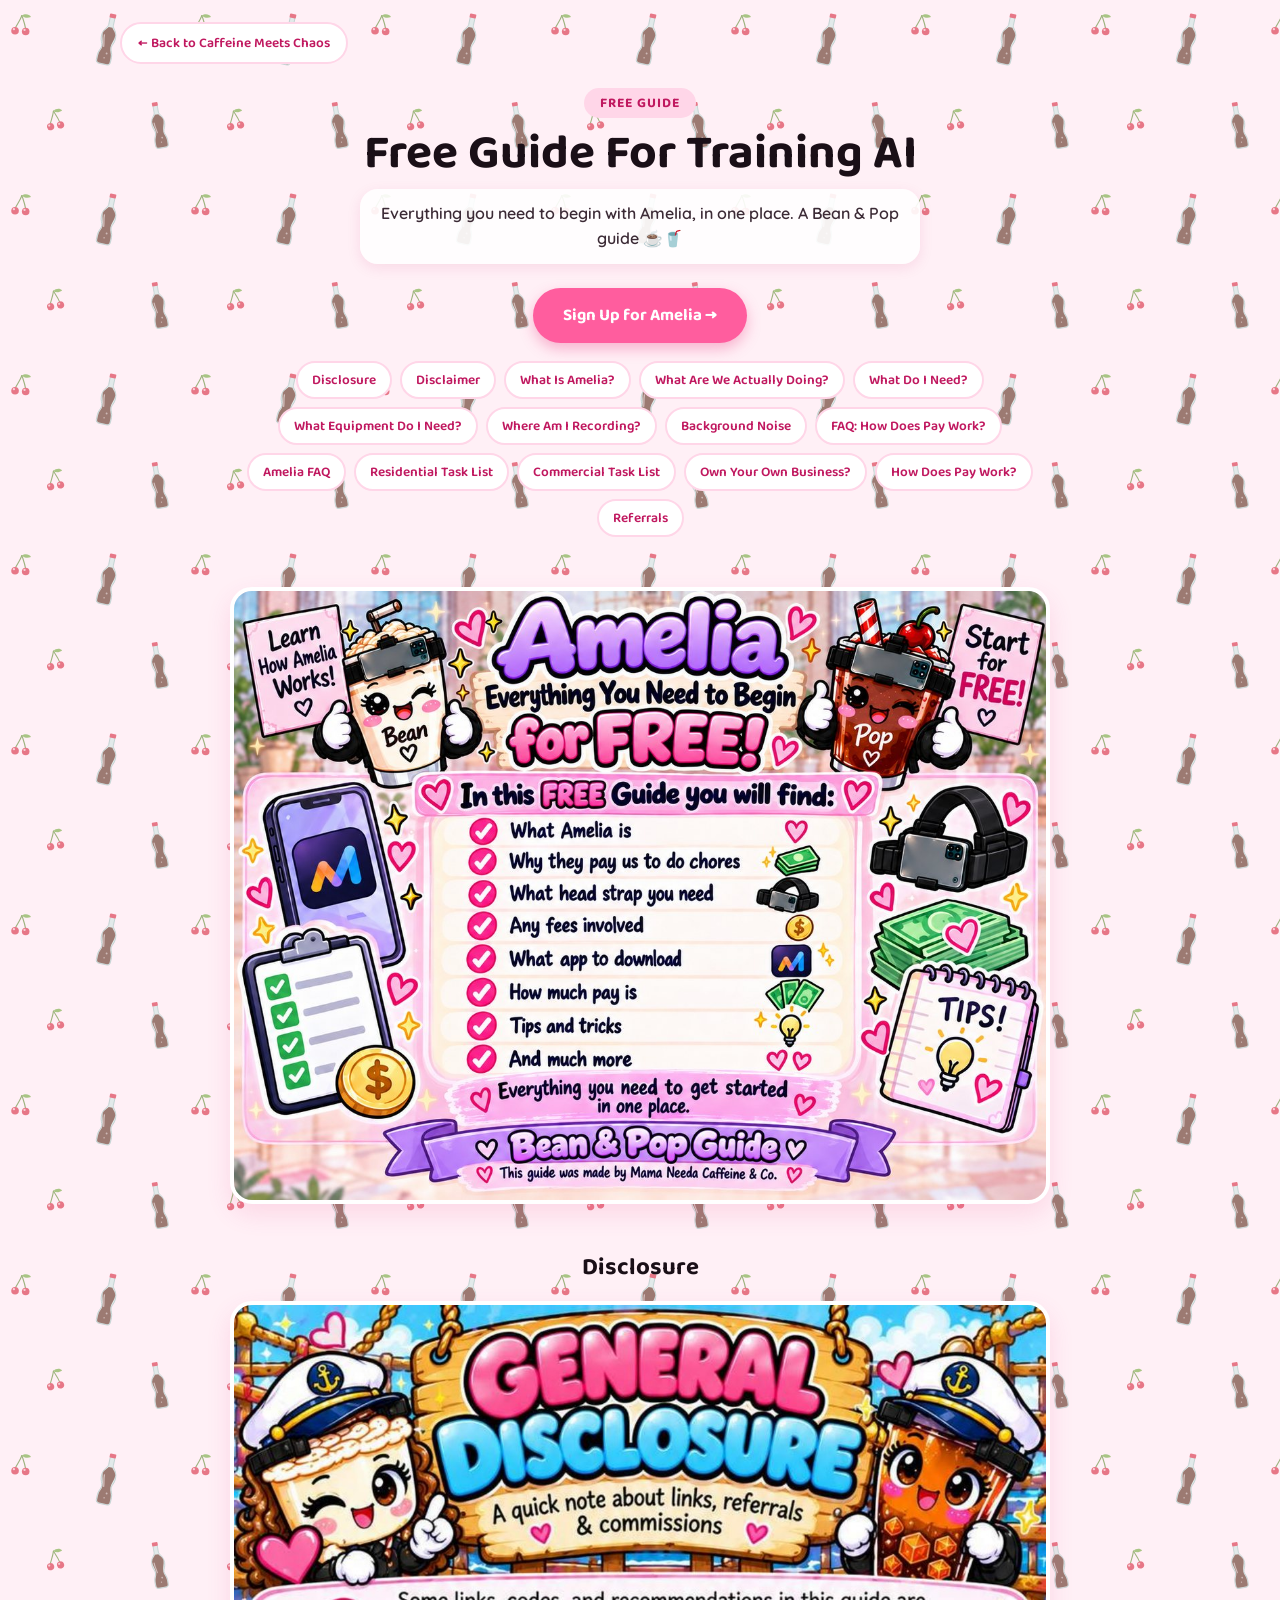
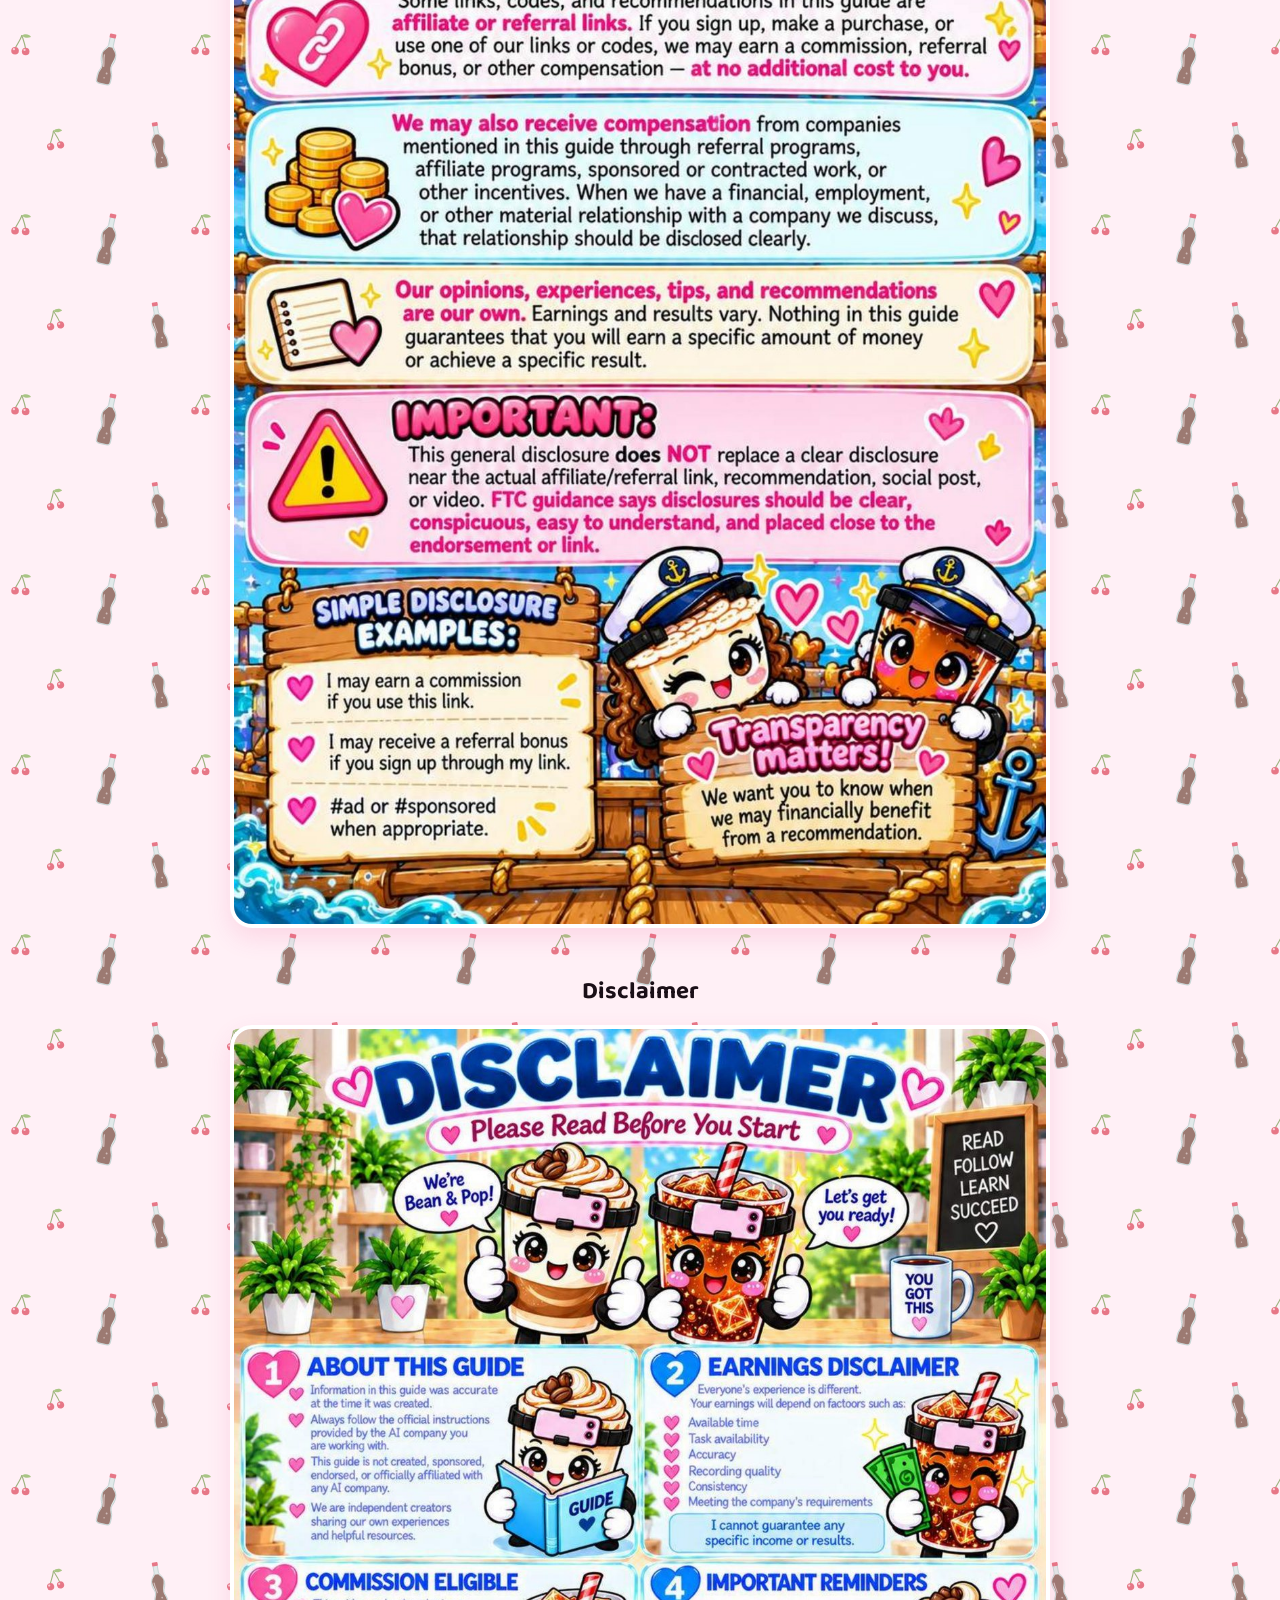
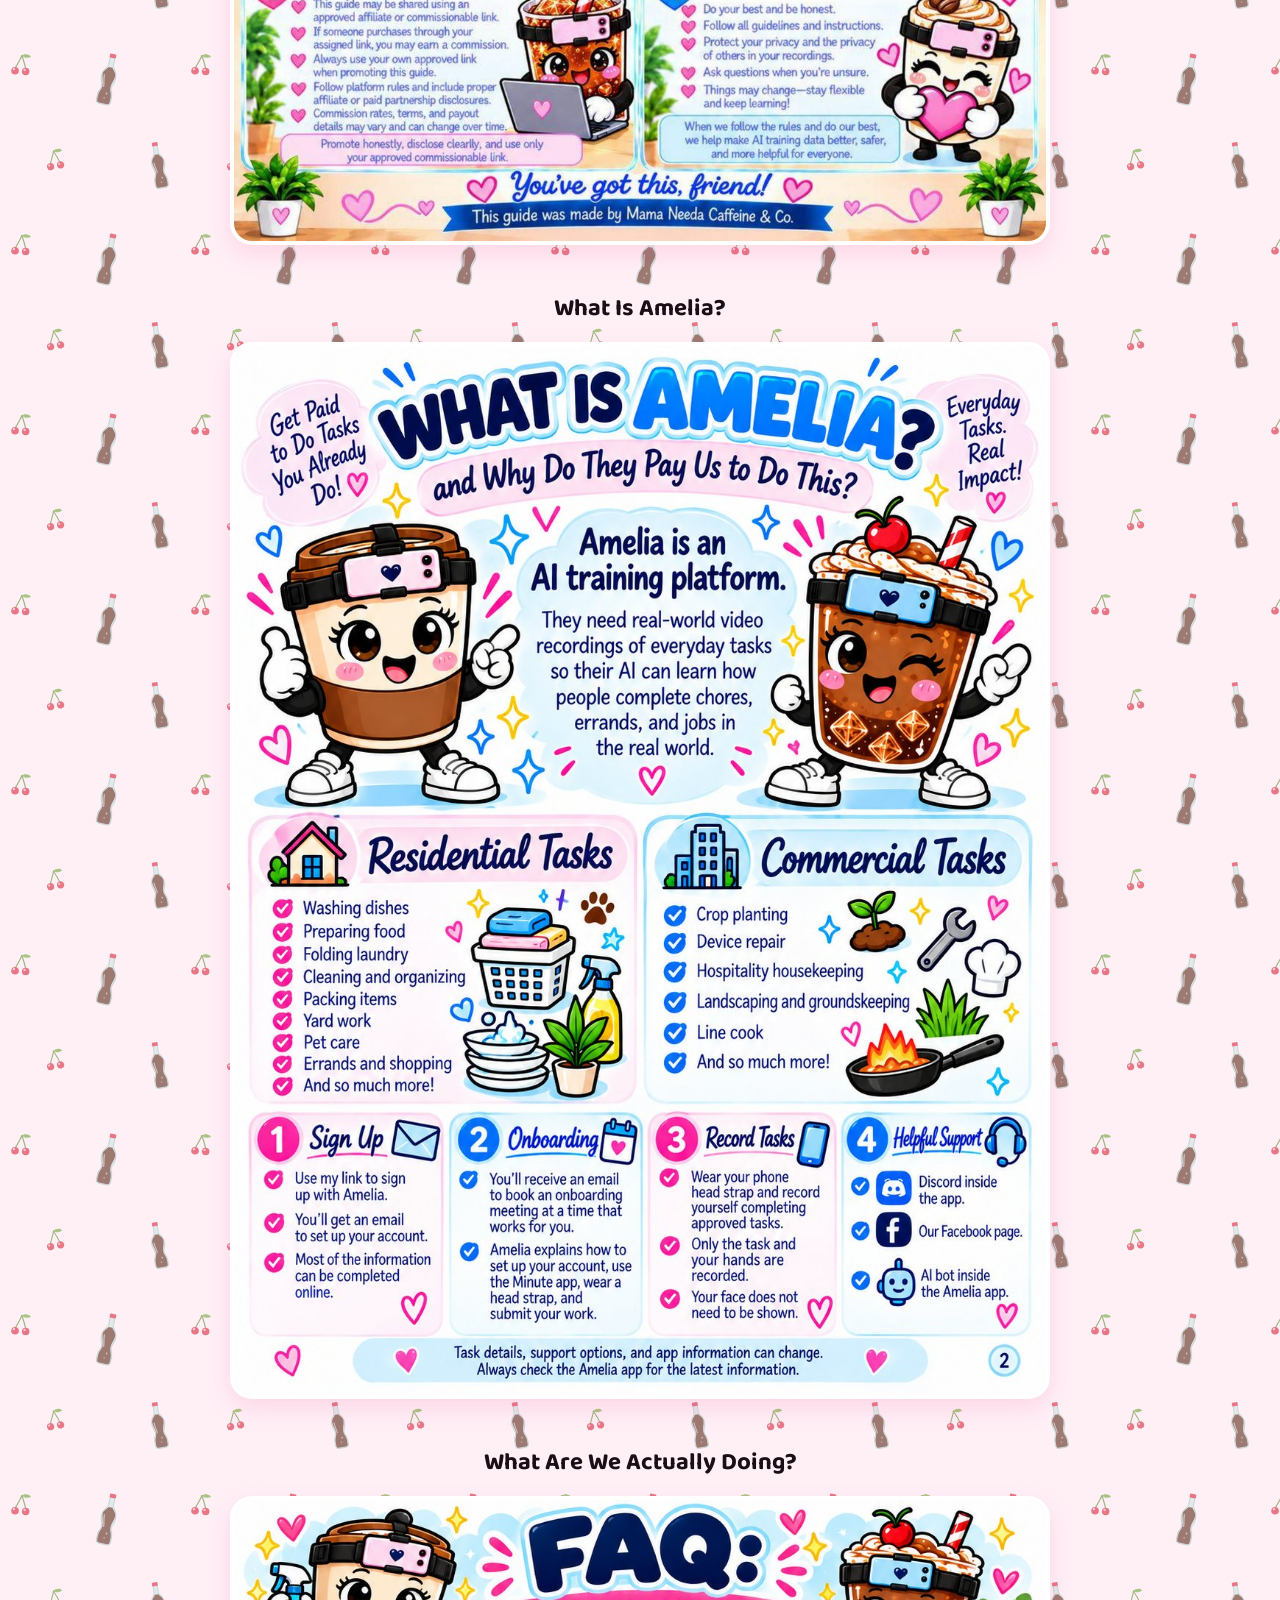
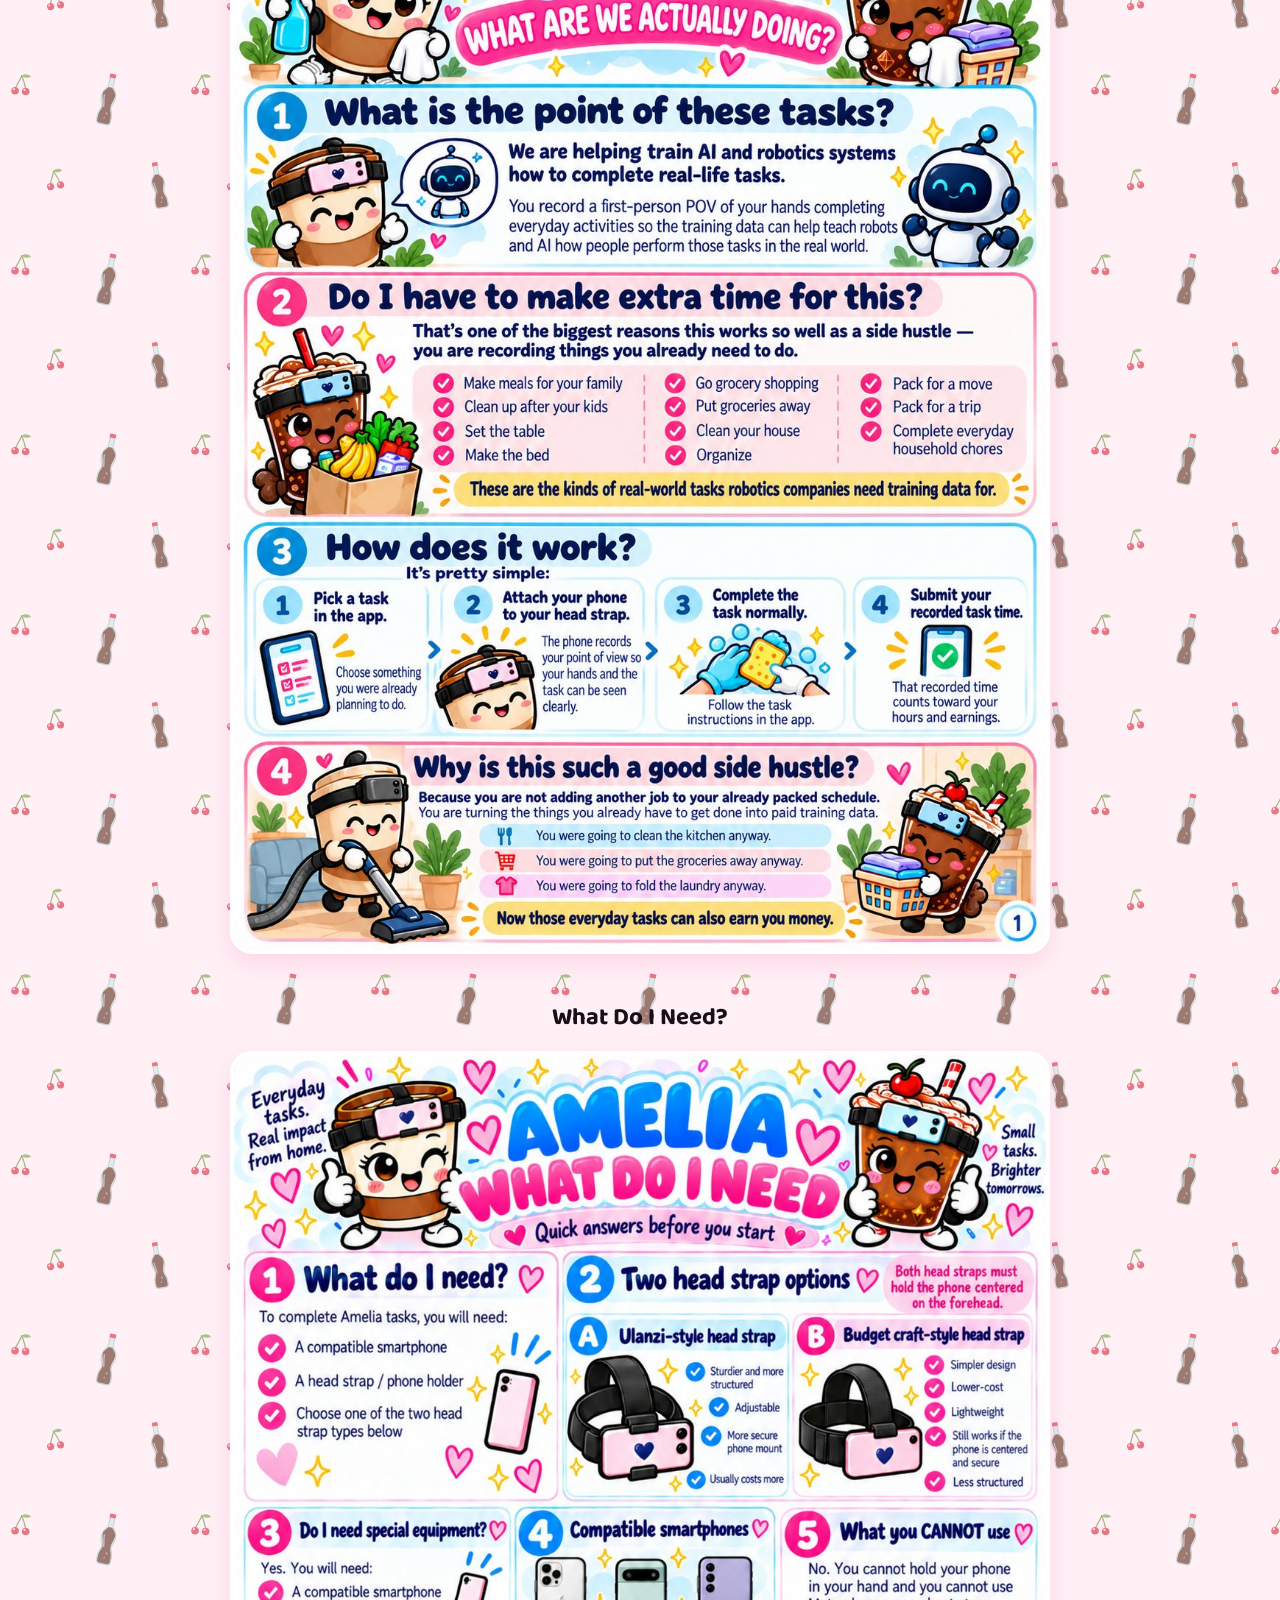
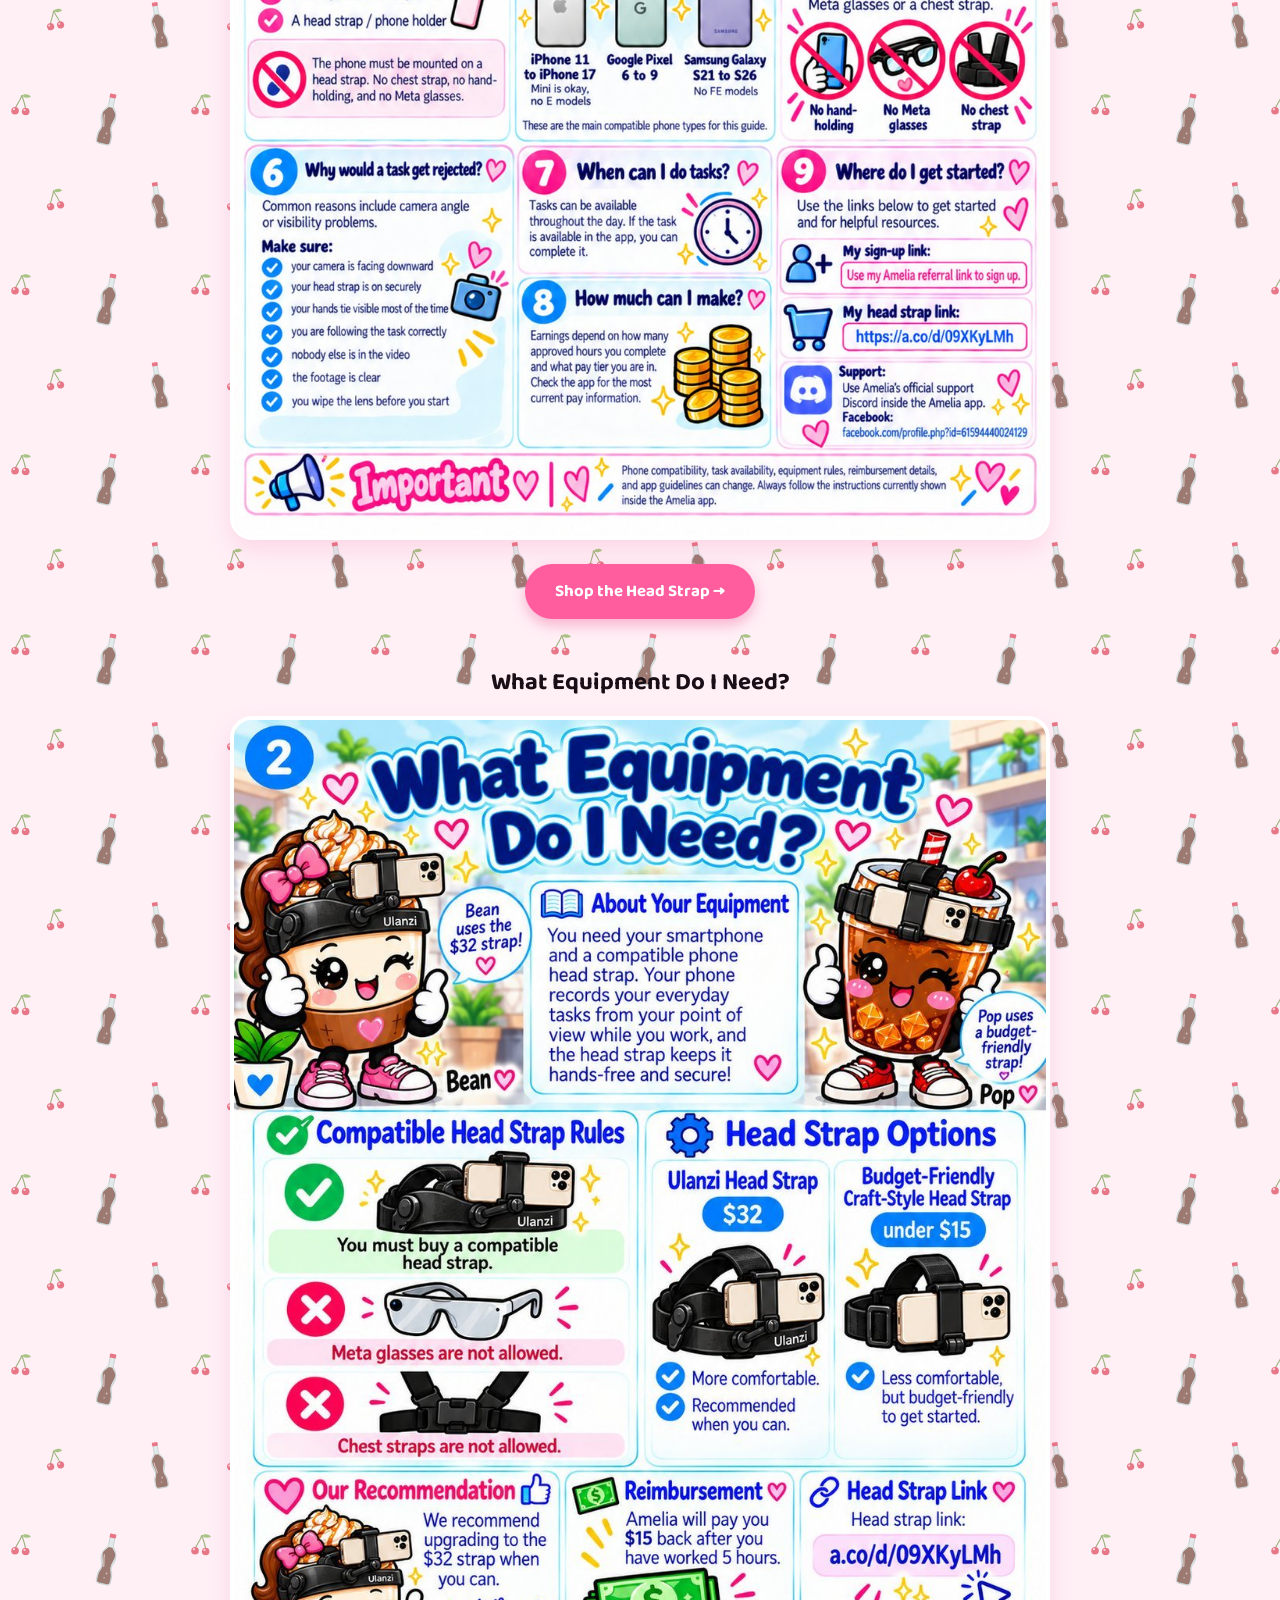
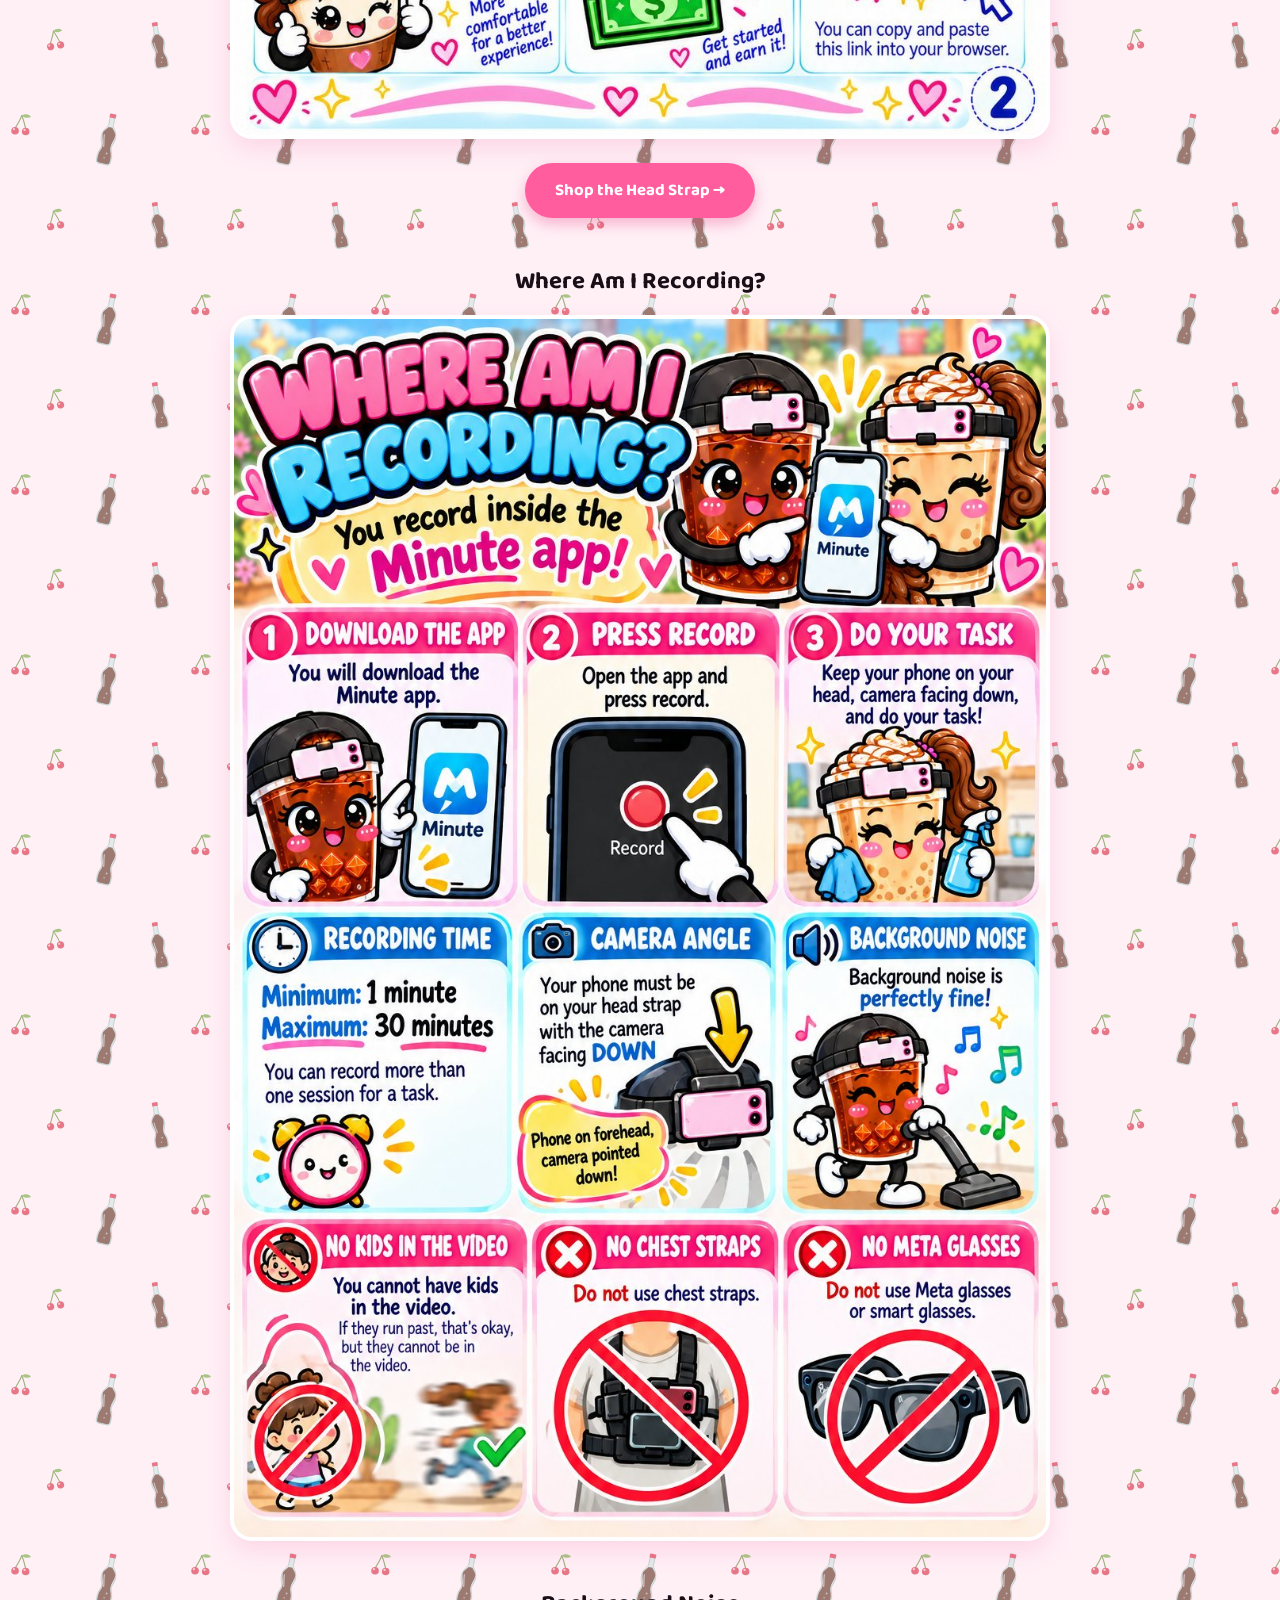
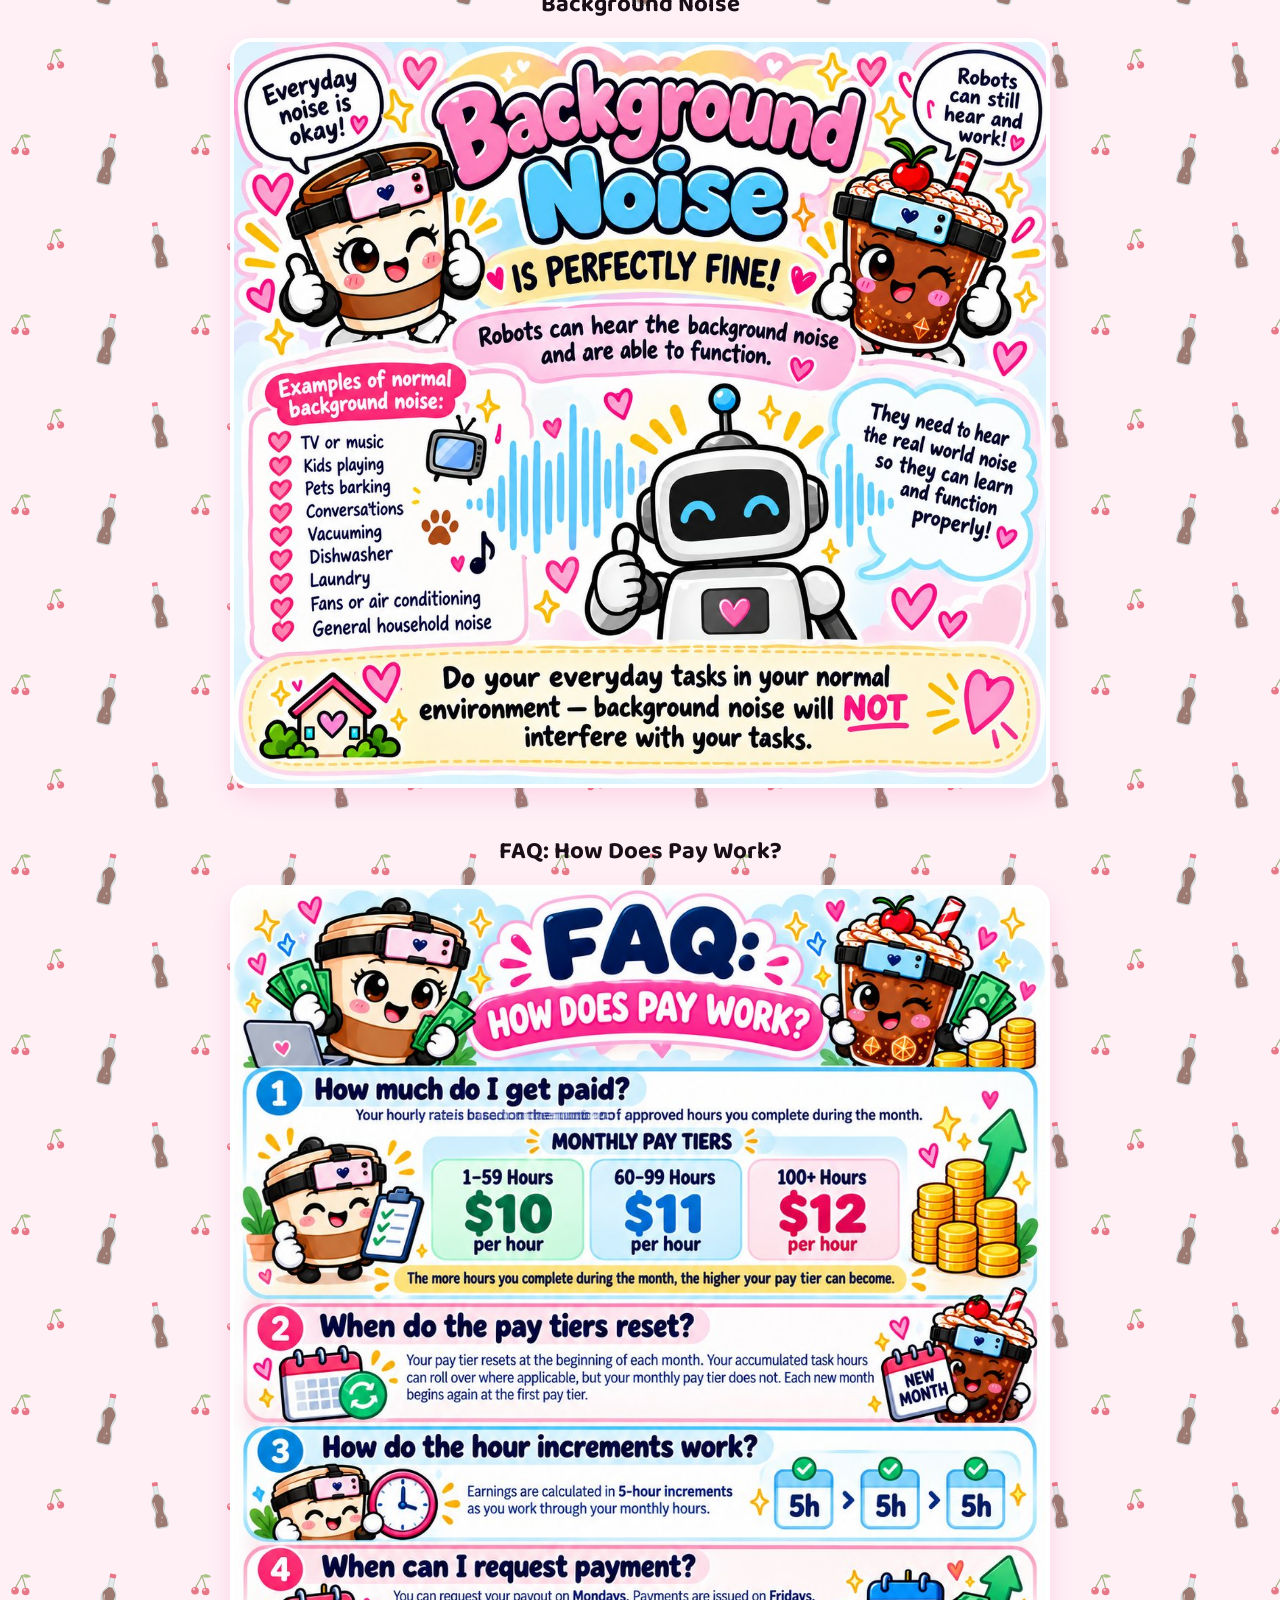
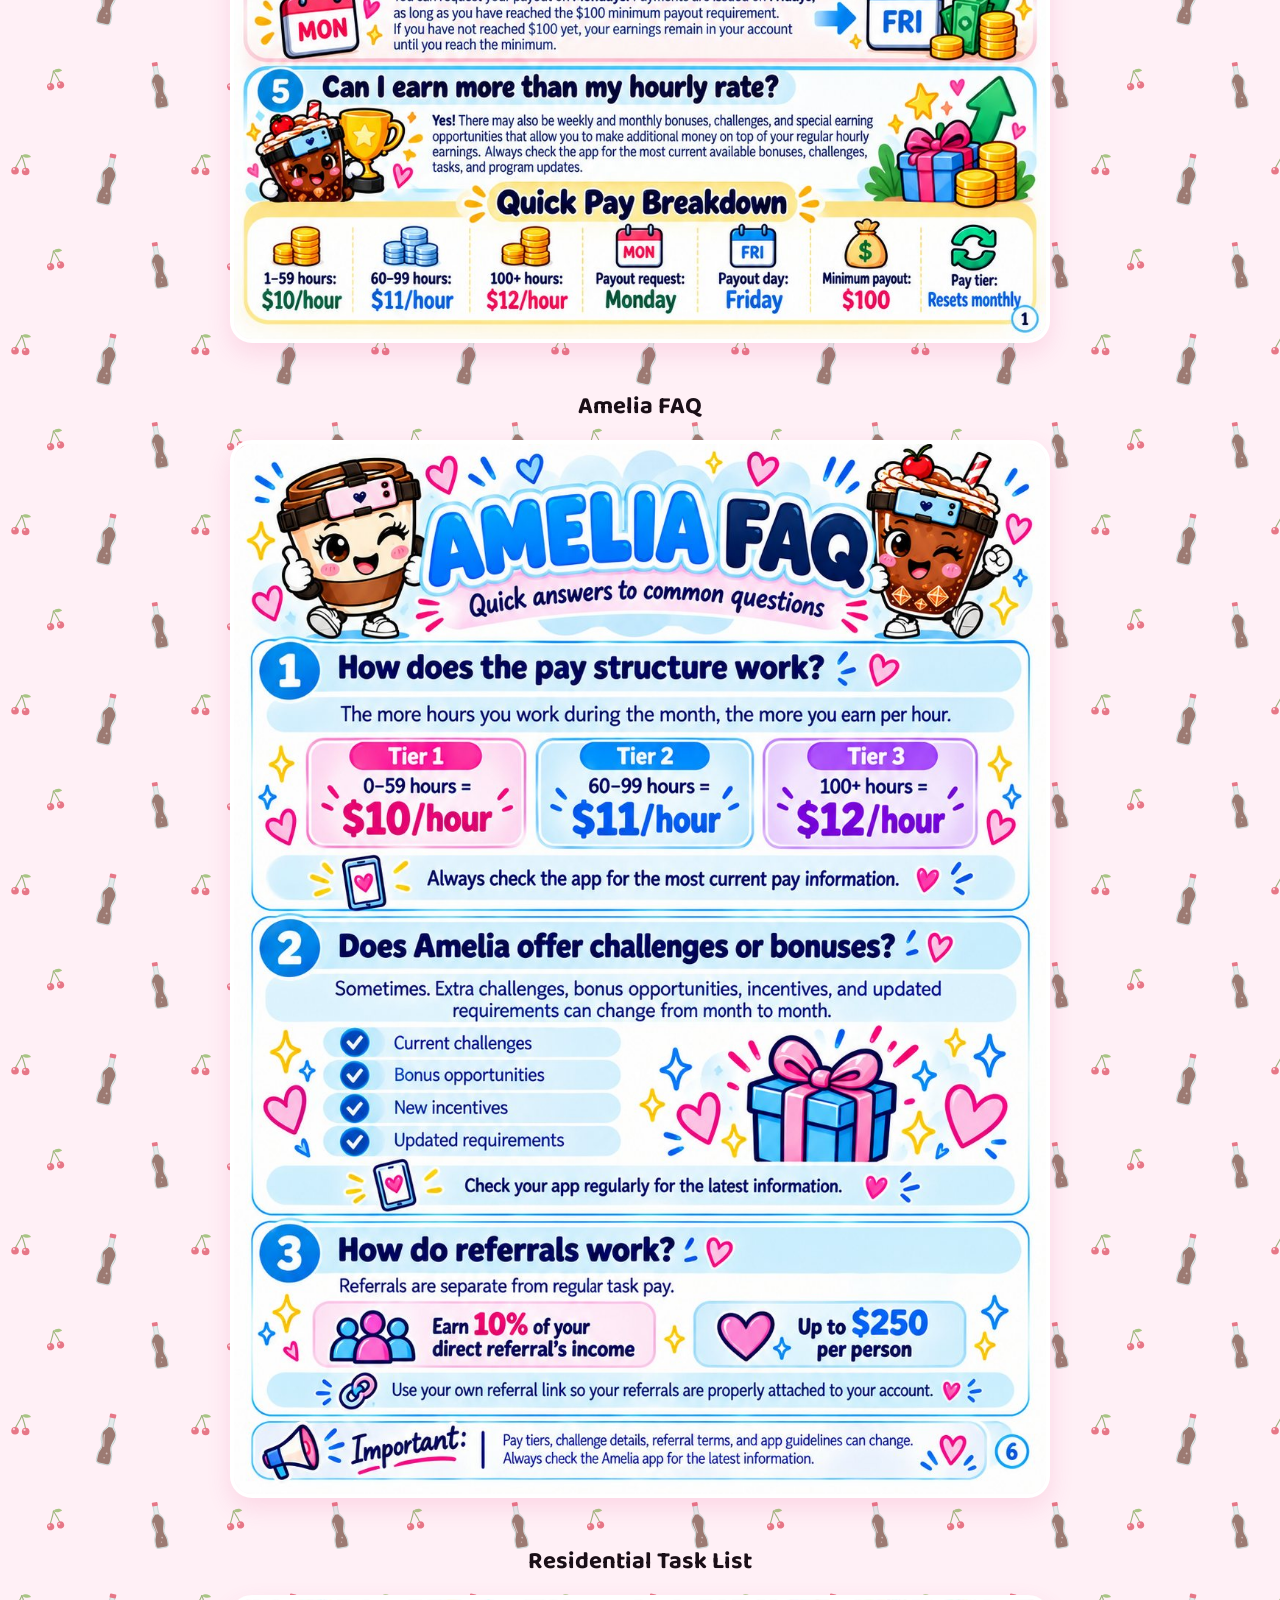
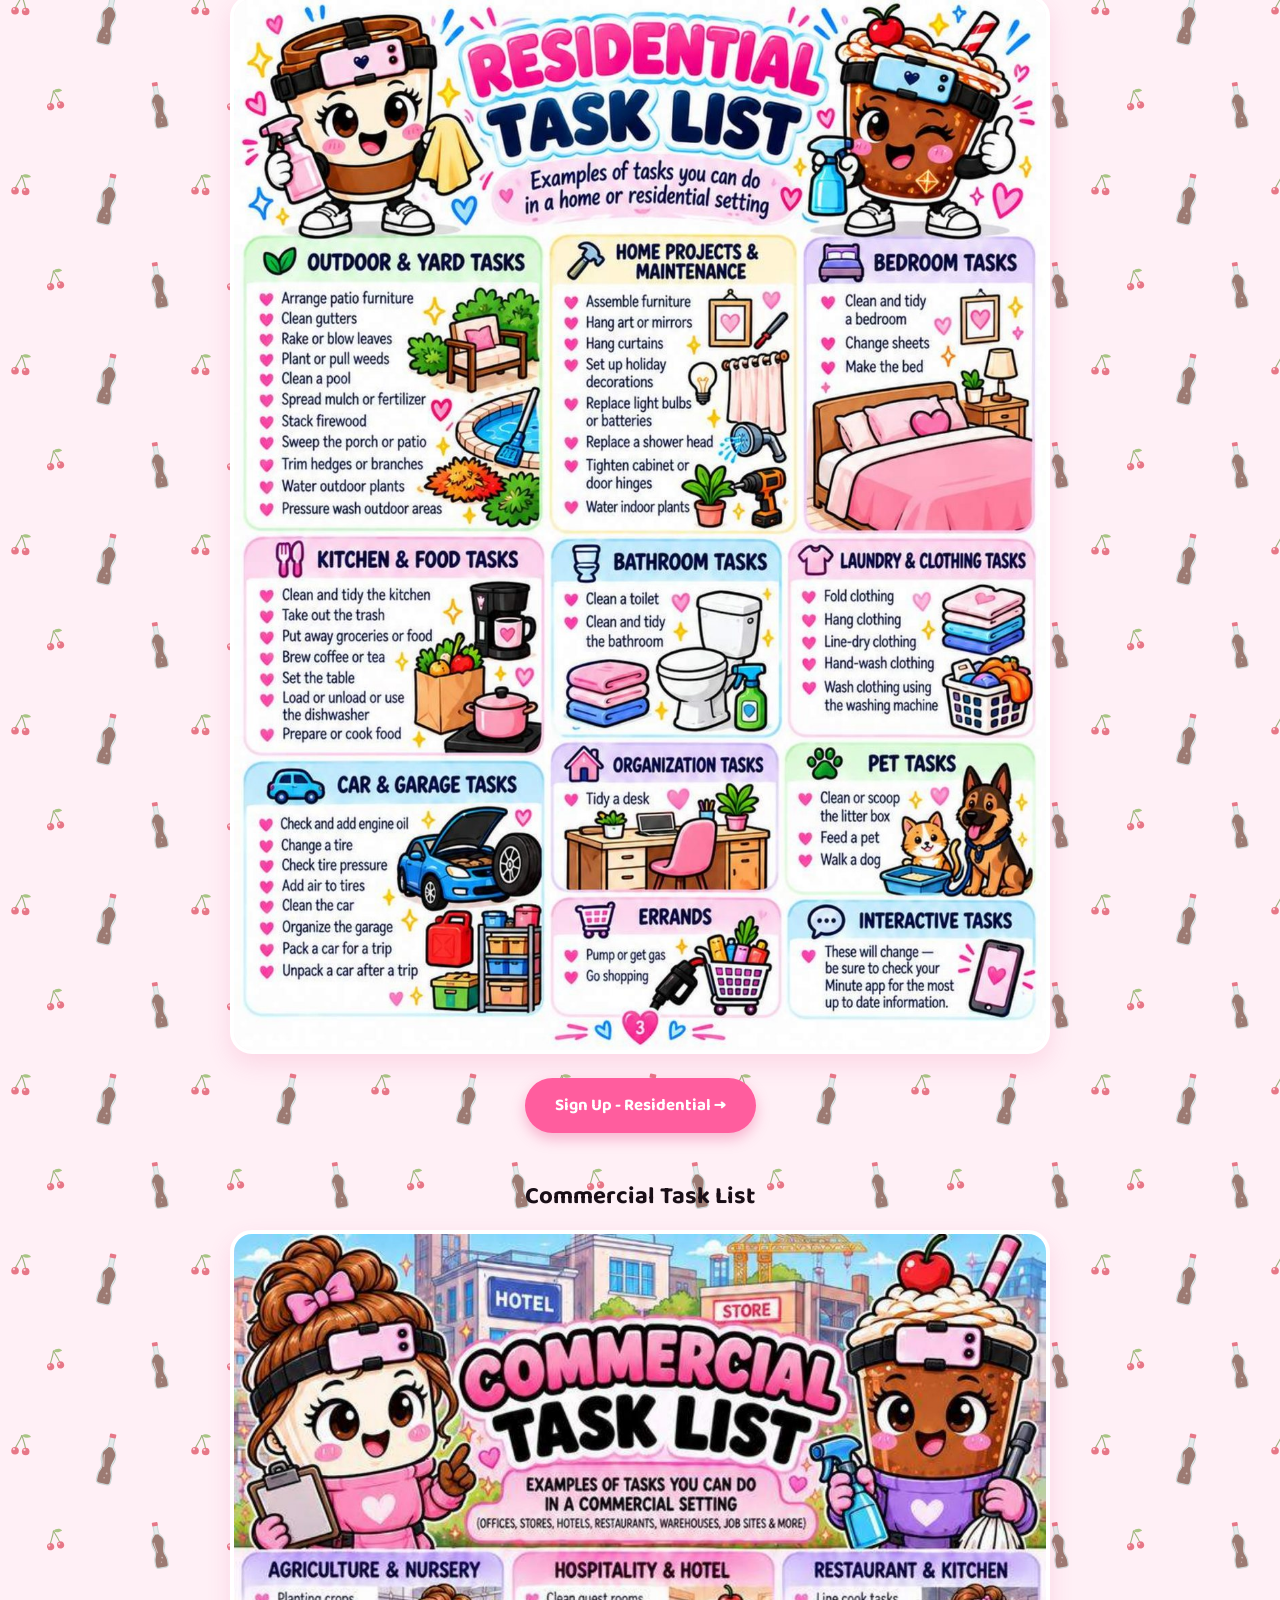
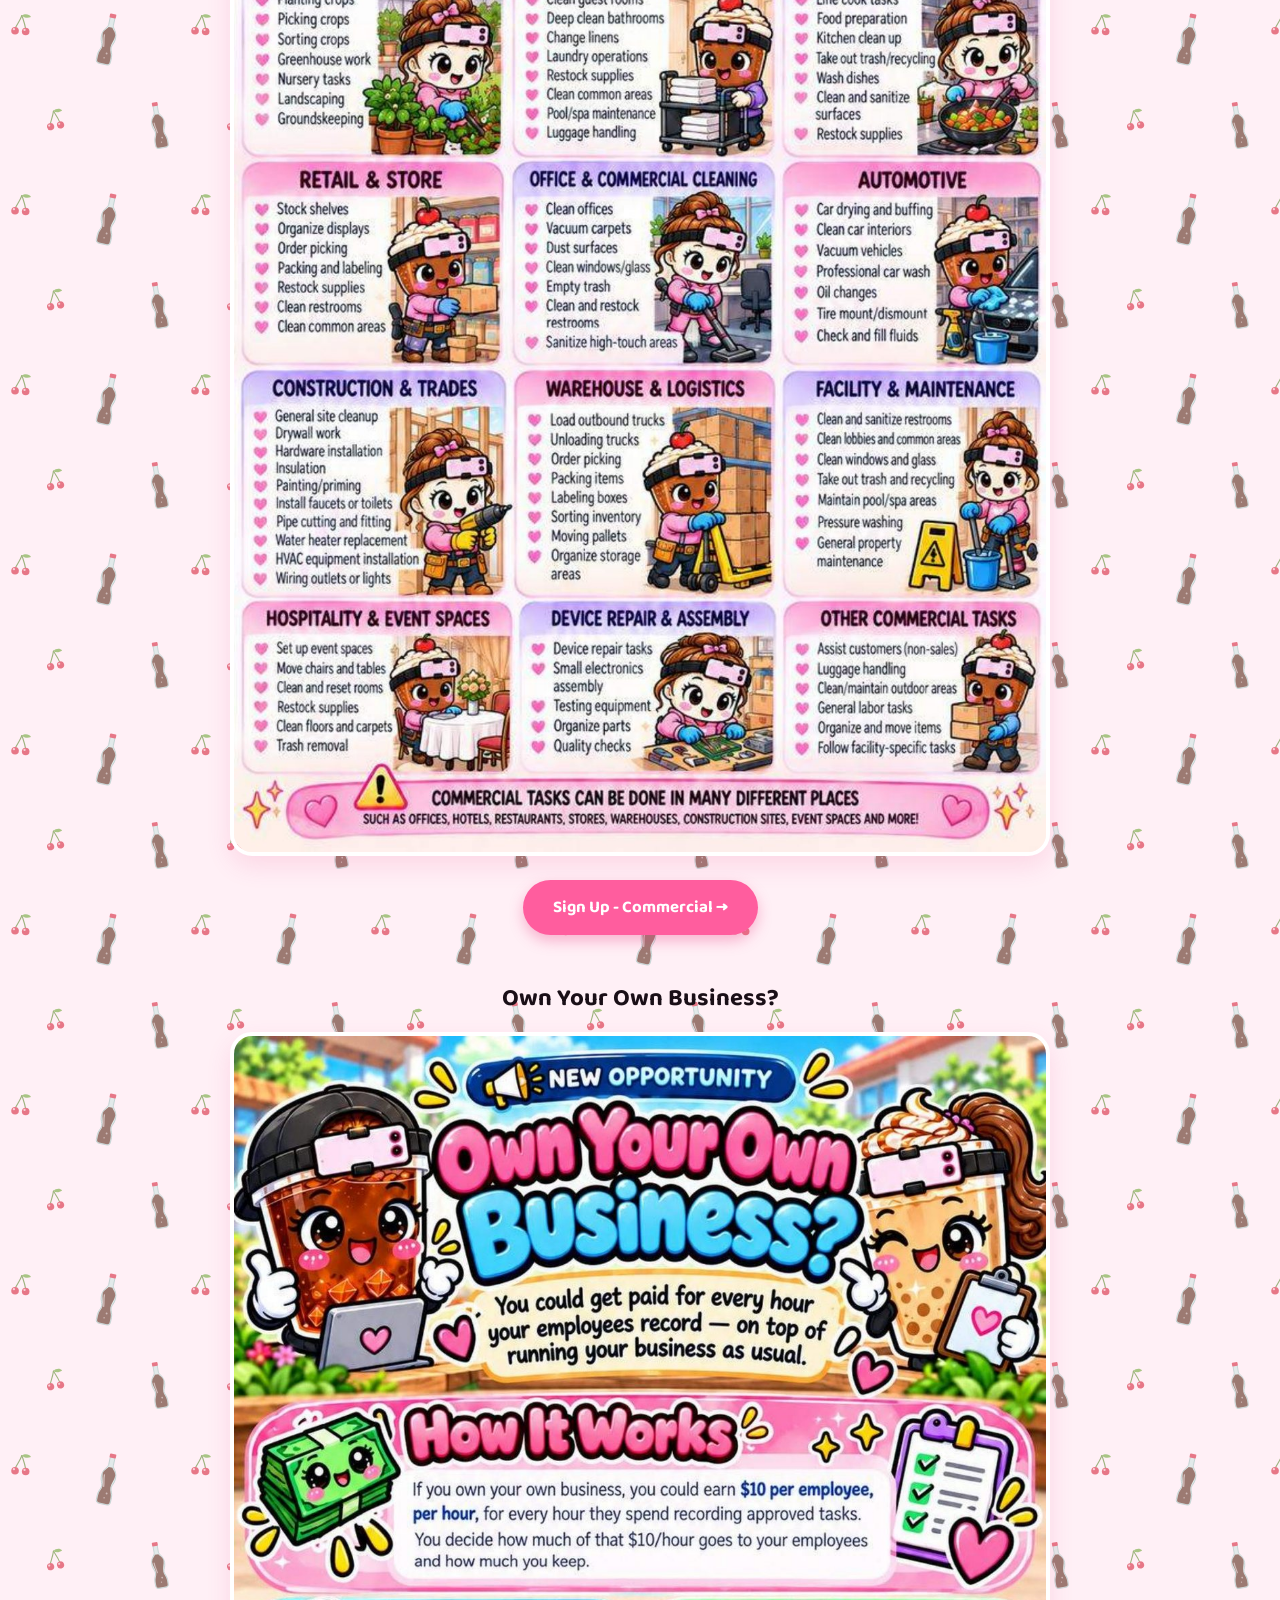
==== commit b48b53d7: "Label residential and commercial sign-up buttons on free guide" ====
--- a/free-guide/index.html
+++ b/free-guide/index.html
@@ -50,7 +50,7 @@
     <span class="eyebrow">Free Guide</span>
     <h1>Free Guide For Training AI</h1>
     <p class="app-tag">Everything you need to begin with Amelia, in one place. A Bean &amp; Pop guide ☕🥤</p>
-    <div class="app-cta"><a class="btn" href="https://www.ameliachores.com/r/AAAAC8MEDELP" target="_blank" rel="noopener">Sign Up for Amelia →</a></div>
+    <div class="app-cta"><a class="btn" href="https://app.ameliachores.com/onboarding?ref=AAAAC8MEDELP" target="_blank" rel="noopener">Sign Up for Amelia →</a></div>
     <nav class="toc">
       <a href="#disclosure">Disclosure</a>
       <a href="#disclaimer">Disclaimer</a>
@@ -129,13 +129,13 @@
   <div class="gpage" id="residential">
     <h2>Residential Task List</h2>
     <img src="11-residential-tasks.jpg" alt="Residential Task List" loading="lazy">
-    <div class="app-cta"><a class="btn" href="https://www.ameliachores.com/r/AAAAC8MEDELP" target="_blank" rel="noopener">Sign Up for Amelia →</a></div>
+    <div class="app-cta"><a class="btn" href="https://app.ameliachores.com/onboarding?ref=AAAAC8MEDELP" target="_blank" rel="noopener">Sign Up - Residential →</a></div>
   </div>
 
   <div class="gpage" id="commercial">
     <h2>Commercial Task List</h2>
     <img src="12-commercial-tasks.jpg" alt="Commercial Task List" loading="lazy">
-    <div class="app-cta"><a class="btn" href="https://www.ameliachores.com/r/AAAAC8MEDELP" target="_blank" rel="noopener">Sign Up for Amelia →</a></div>
+    <div class="app-cta"><a class="btn" href="https://app.ameliachores.com/onboarding?ref=AAAAC8MEDELP" target="_blank" rel="noopener">Sign Up - Commercial →</a></div>
   </div>
 
   <div class="gpage" id="business">
@@ -152,14 +152,14 @@
   <div class="gpage" id="referrals">
     <h2>Referrals</h2>
     <img src="15-referrals.jpg" alt="Referrals" loading="lazy">
-    <div class="app-cta"><a class="btn" href="https://www.ameliachores.com/r/AAAAC8MEDELP" target="_blank" rel="noopener">Sign Up for Amelia →</a></div>
+    <div class="app-cta"><a class="btn" href="https://app.ameliachores.com/onboarding?ref=AAAAC8MEDELP" target="_blank" rel="noopener">Sign Up for Amelia →</a></div>
   </div>
 
   <div class="cta-box">
     <h2>Ready to Get Started? ☕</h2>
     <p>Sign up with the link below, grab a compatible head strap, and join our Facebook community for help and task talk.</p>
     <div class="btns">
-      <a class="btn" href="https://www.ameliachores.com/r/AAAAC8MEDELP" target="_blank" rel="noopener">Sign Up for Amelia</a>
+      <a class="btn" href="https://app.ameliachores.com/onboarding?ref=AAAAC8MEDELP" target="_blank" rel="noopener">Sign Up for Amelia</a>
       <a class="btn" href="https://a.co/d/09XKyLMh" target="_blank" rel="noopener">Shop the Head Strap</a>
       <a class="btn" href="https://www.facebook.com/profile.php?id=61594440024129" target="_blank" rel="noopener">Join the Facebook Group</a>
     </div>
--- a/style.css
+++ b/style.css
@@ -11,11 +11,12 @@
 .hero .tagline{display:inline-block;background:rgba(255,255,255,0.9);border-radius:100px;padding:4px 16px;}
 footer p{display:inline-block;}
 .disclosure{padding:20px 24px;}
-.hero .heart-row{font-size:1.3rem;margin-bottom:6px;letter-spacing:6px;}
-.logo{font-family:'Chewy',cursive;font-weight:400;letter-spacing:1px;font-size:clamp(3.2rem,11vw,5.6rem);margin:0 0 6px;line-height:1.05;}
-.logo .dark-part{display:inline-block;color:var(--ink);text-shadow:3px 3px 0 rgba(0,0,0,0.08);animation:bounce 3.2s ease-in-out infinite;}
-.logo .pink-part{display:inline-block;color:var(--pink-hot-deep);text-shadow:3px 3px 0 rgba(235,62,133,0.2);animation:bounce 3.2s ease-in-out infinite;}
-@keyframes bounce{0%,100%{transform:translateY(0);}50%{transform:translateY(-14px);}}
+.hero .heart-row{display:inline-flex;justify-content:center;align-items:flex-end;gap:14px;margin-bottom:10px;background:rgba(255,255,255,0.9);border-radius:100px;padding:8px 22px;box-shadow:0 4px 14px rgba(192,24,95,0.10);}
+.hero .heart-row svg{display:block;filter:drop-shadow(0 3px 4px rgba(0,0,0,0.12));}
+.logo{font-family:'Lobster',cursive;font-size:clamp(3.2rem,10vw,5.4rem);margin:0 0 6px;line-height:1.05;}
+.logo .dark-part{display:inline-block;color:var(--ink);text-shadow:3px 3px 0 rgba(0,0,0,0.08);animation:bounce 1.4s ease-in-out infinite;}
+.logo .pink-part{display:inline-block;color:var(--pink-hot-deep);text-shadow:3px 3px 0 rgba(235,62,133,0.2);animation:bounce 1.4s ease-in-out infinite;}
+@keyframes bounce{0%,50%,100%{transform:translateY(0);}25%{transform:translateY(-22px);}}
 .hero .tagline{font-family:'Baloo 2',cursive;font-weight:600;font-size:1.1rem;color:var(--pink-hot-deep);margin:0 0 22px;}
 .hero p.bio{max-width:560px;margin:0 auto 26px;color:var(--ink);font-weight:700;font-size:1rem;line-height:1.6;}
 .socials{display:flex;justify-content:center;gap:10px;flex-wrap:wrap;}
@@ -77,3 +78,26 @@
 .text-card p{color:var(--ink-soft);font-weight:600;font-size:0.92rem;margin:0 0 18px;}
 .app-cta .btn + .btn{margin-left:10px;}
 @media (max-width:560px){.app-cta .btn{display:block;max-width:320px;margin:0 auto 12px;}.app-cta .btn + .btn{margin-left:auto;}}
+
+/* ---- 1-on-1 Help & Support ---- */
+.help-grid{display:grid;grid-template-columns:repeat(3,1fr);gap:22px;align-items:stretch;margin-top:8px;}
+@media (max-width:900px){.help-grid{grid-template-columns:1fr;max-width:520px;margin-left:auto;margin-right:auto;}}
+.help-card{position:relative;background:var(--pink-card);border-radius:24px;border:3px solid #fff;box-shadow:var(--shadow);padding:30px 24px 26px;display:flex;flex-direction:column;text-align:center;}
+.help-card--featured{border-color:var(--pink-hot);}
+.help-ribbon{position:absolute;top:-15px;left:50%;transform:translateX(-50%);background:var(--pink-hot-deep);color:#fff;font-family:'Baloo 2',cursive;font-weight:700;font-size:0.8rem;padding:5px 16px;border-radius:100px;white-space:nowrap;box-shadow:0 4px 10px rgba(235,62,133,0.3);}
+.help-time{display:inline-block;align-self:center;margin:0 0 10px;padding:5px 14px;border-radius:100px;background:var(--pink-soft);color:var(--pink-hot-deep);font-family:'Baloo 2',cursive;font-weight:700;font-size:0.85rem;}
+.help-card h3{font-size:1.25rem;line-height:1.2;margin:0 0 4px;color:var(--ink);}
+.help-price{margin:0 0 10px;font-family:'Baloo 2',cursive;font-weight:800;font-size:2.6rem;line-height:1;color:var(--pink-hot-deep);}
+.help-for{margin:0 0 16px;color:var(--ink-soft);font-weight:600;font-size:0.9rem;line-height:1.5;}
+.help-plus{margin:0 0 8px;font-family:'Baloo 2',cursive;font-weight:700;font-size:0.92rem;color:var(--ink);background:#FFF8E8;border-radius:12px;padding:8px 12px;}
+.help-list{list-style:none;margin:0 0 22px;padding:0;text-align:left;flex:1;}
+.help-list li{position:relative;padding:6px 0 6px 26px;color:var(--ink-soft);font-weight:600;font-size:0.88rem;line-height:1.45;border-bottom:1px dashed var(--pink-soft);}
+.help-list li:last-child{border-bottom:none;}
+.help-list li::before{content:'♥';position:absolute;left:4px;top:6px;color:var(--pink-hot);font-size:0.85rem;}
+.help-btn{display:block;width:100%;text-align:center;font-size:1rem;padding:14px 18px;}
+.help-subtitle{text-align:center;font-size:1.4rem;margin:48px 0 18px;color:var(--ink);}
+.help-note{max-width:640px;margin:22px auto 0;}
+.help-disclaimer{max-width:640px;margin:18px auto 0;text-align:center;color:var(--ink-soft);font-weight:600;font-size:0.8rem;line-height:1.6;}
+@media (min-width:901px){.help-card h3{min-height:2.4em;display:flex;align-items:center;justify-content:center;}}
+.help-subtitle{text-shadow:0 0 6px #fff,0 0 12px #fff,0 0 18px #fff;}
+.help-disclaimer{background:rgba(255,255,255,0.9);border-radius:18px;padding:14px 20px;box-shadow:0 4px 14px rgba(192,24,95,0.10);color:var(--ink-soft);}
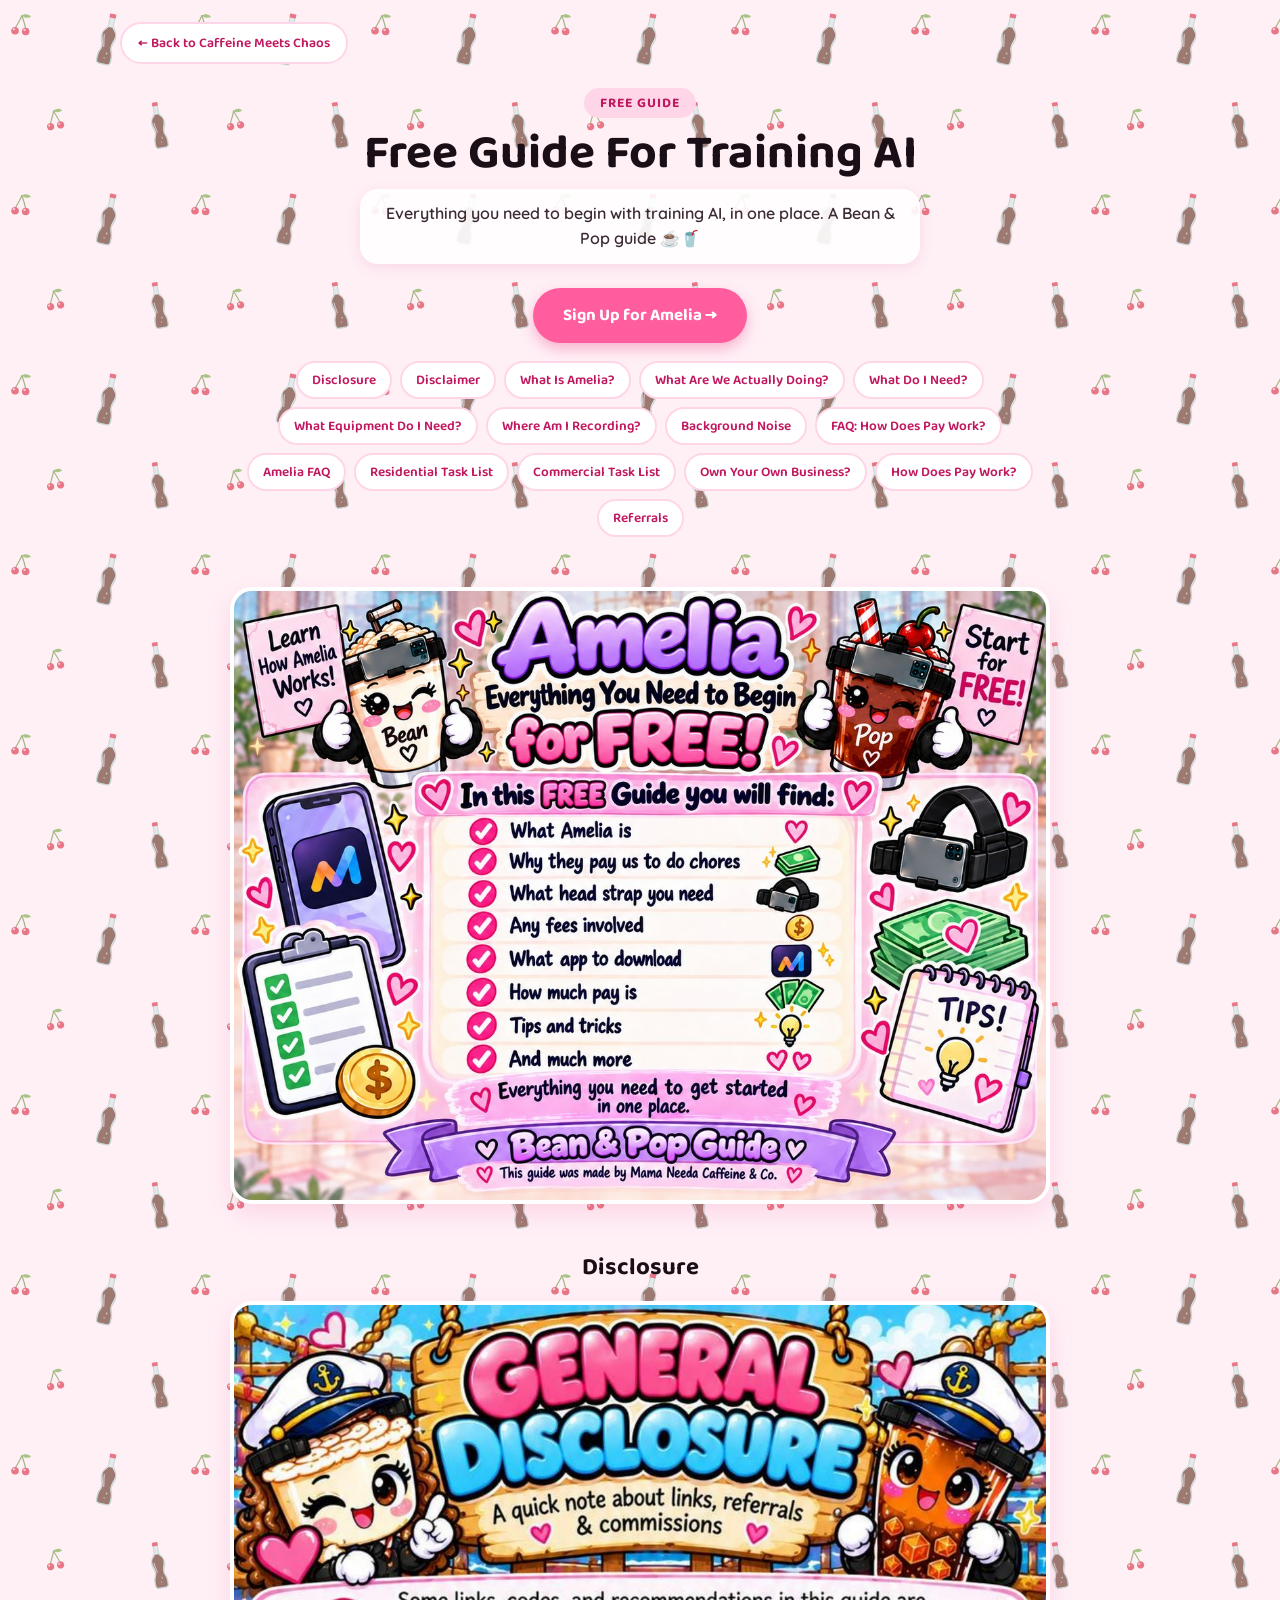
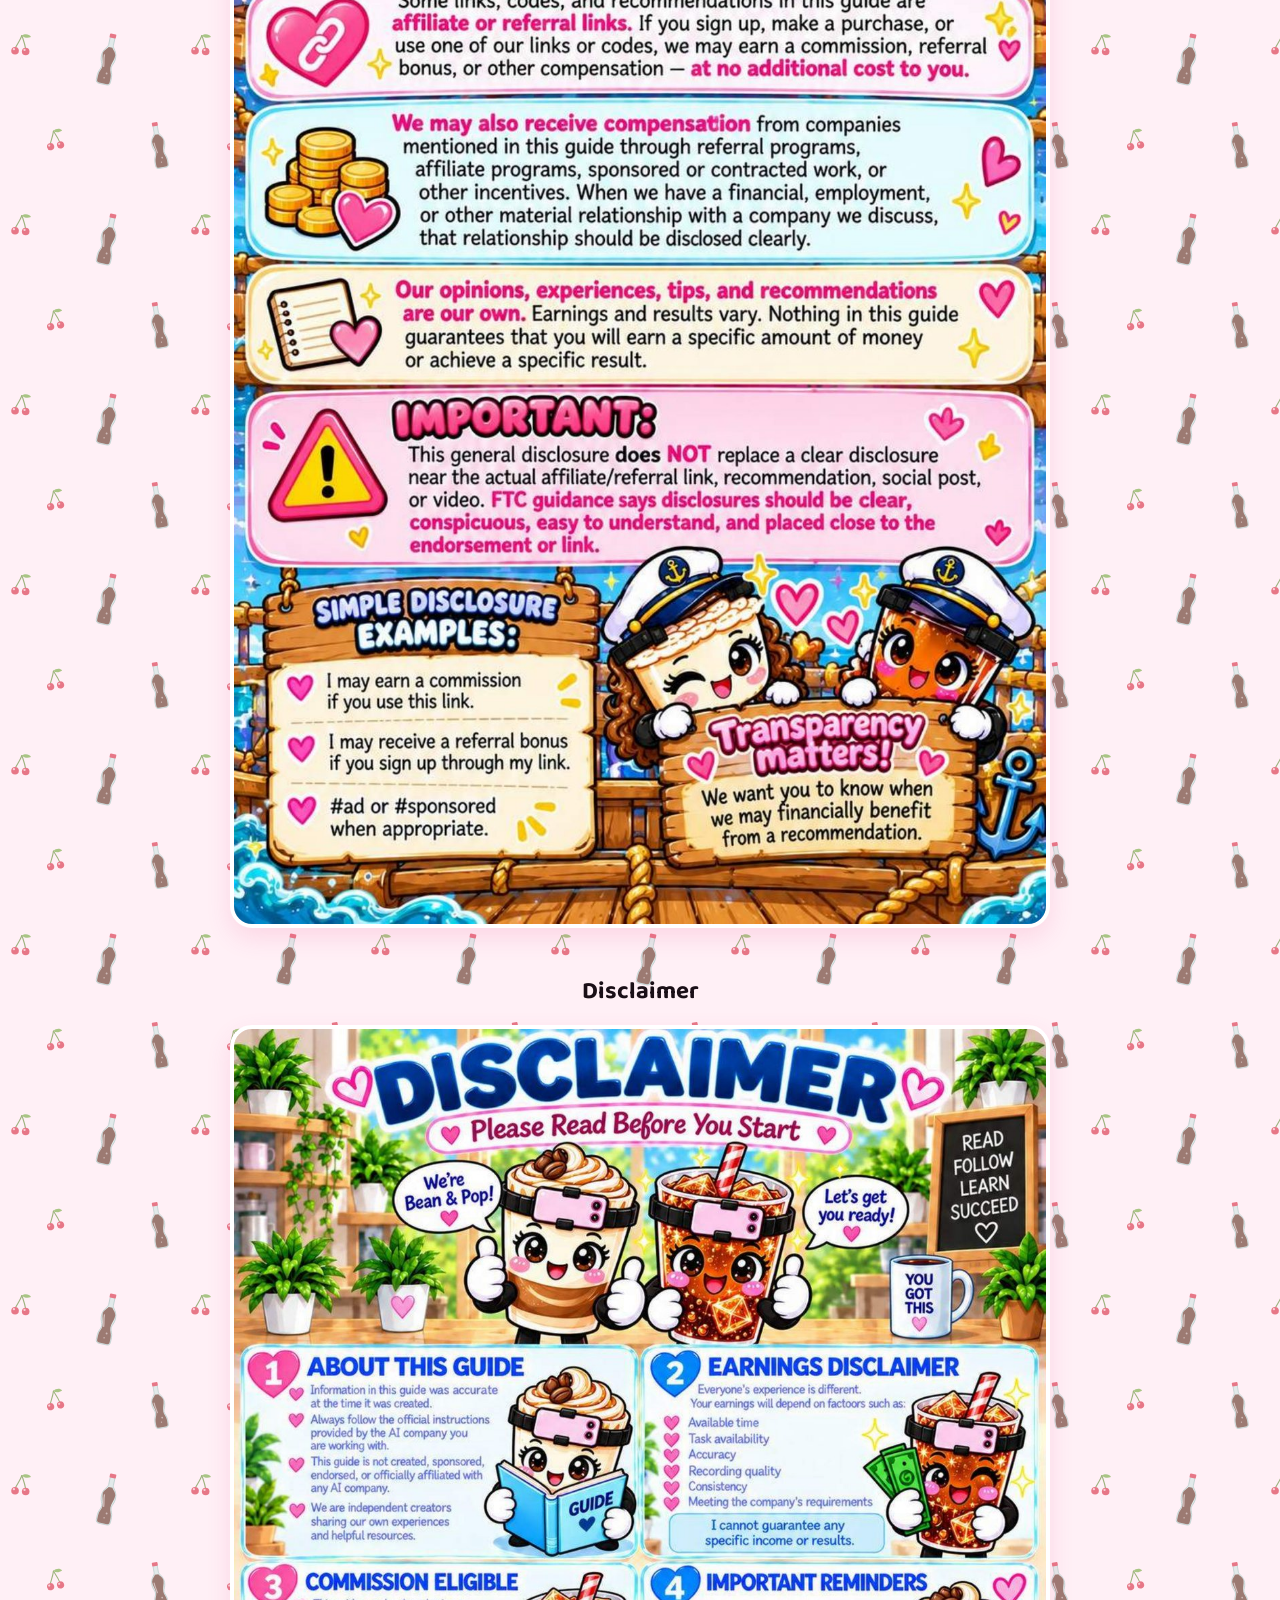
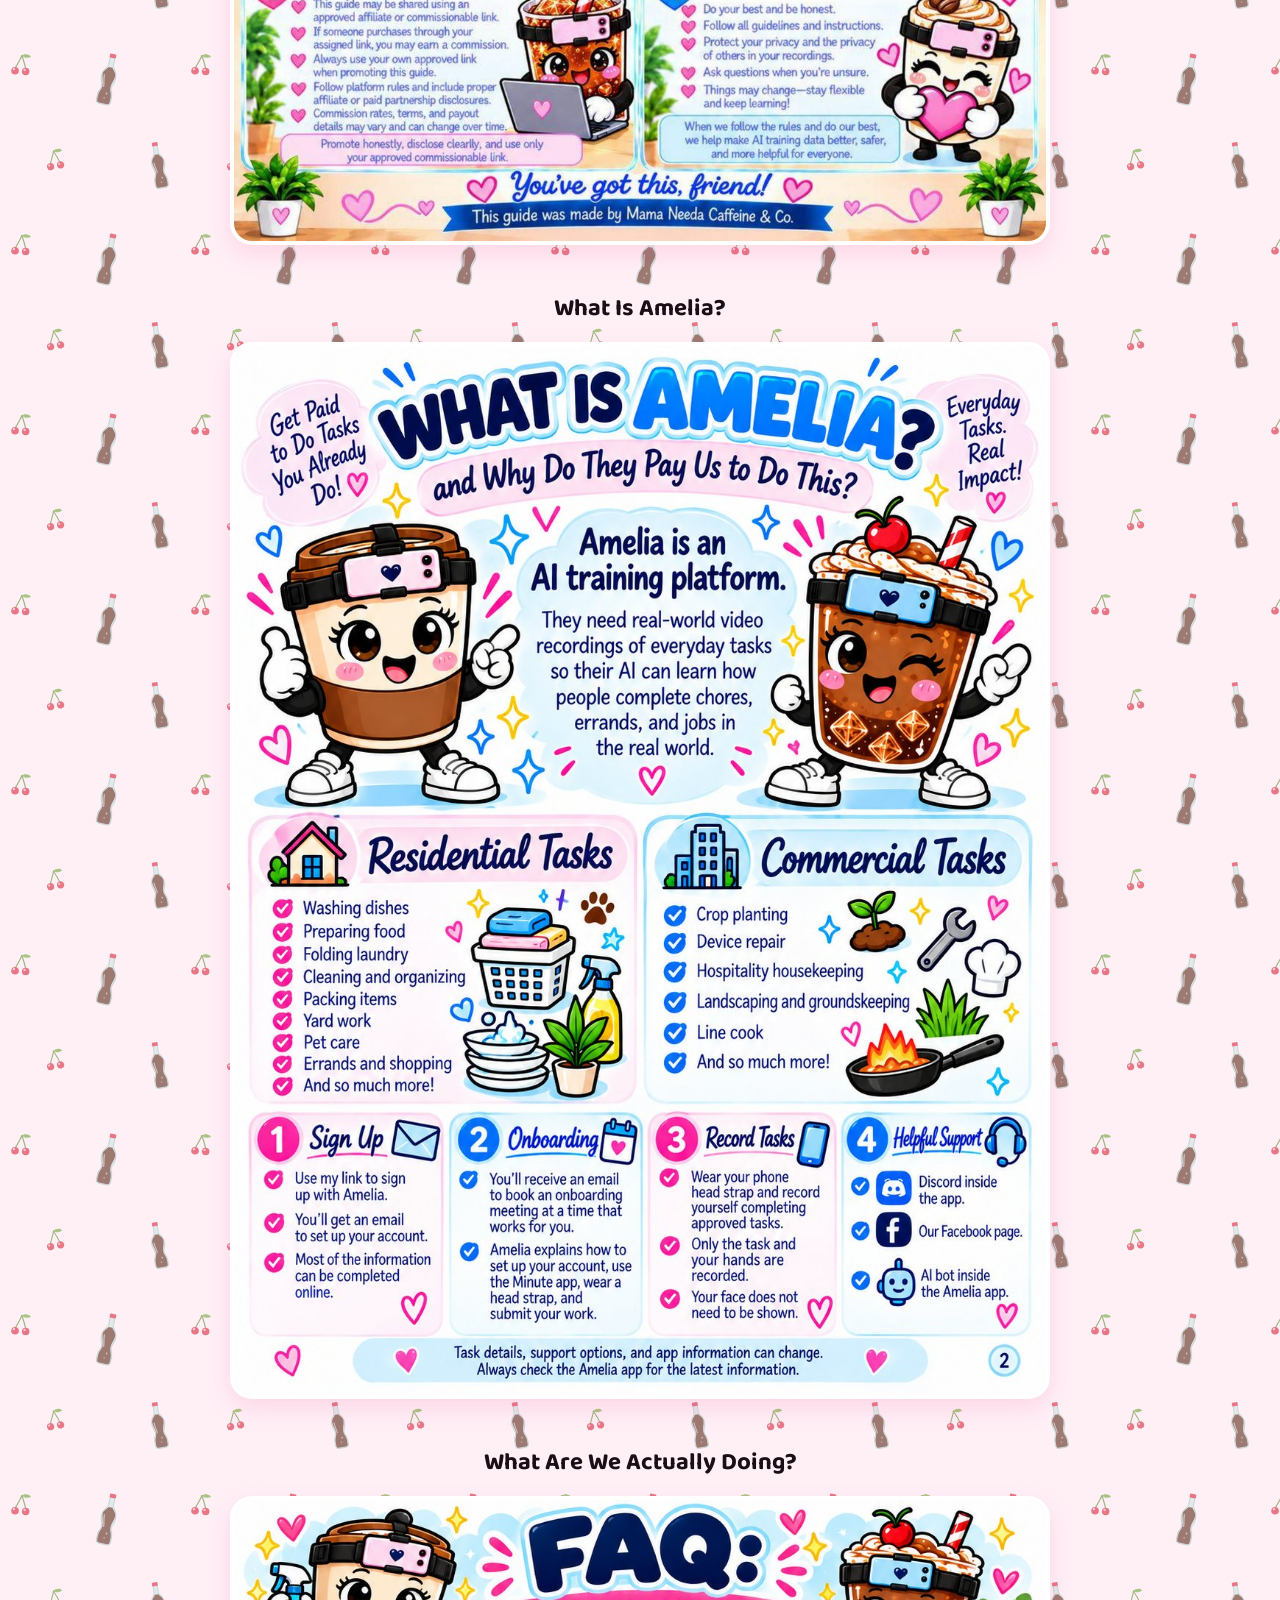
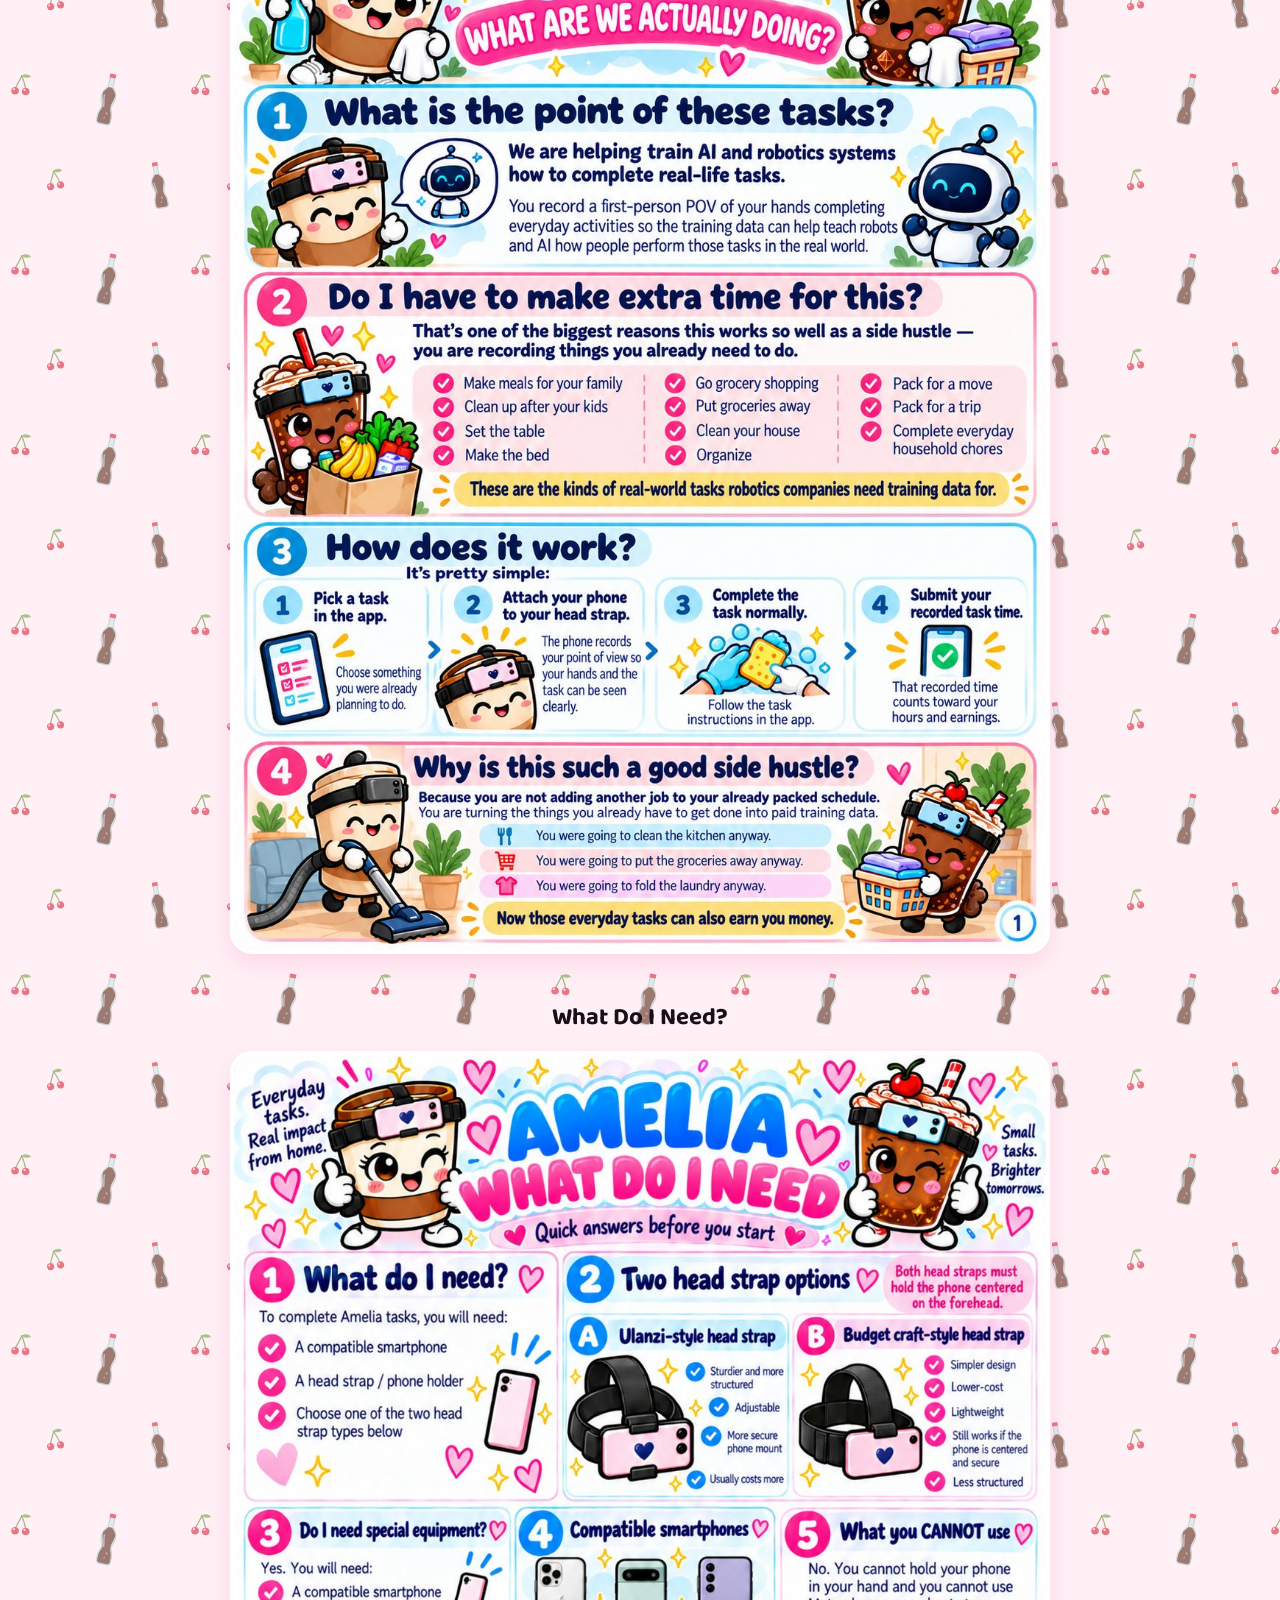
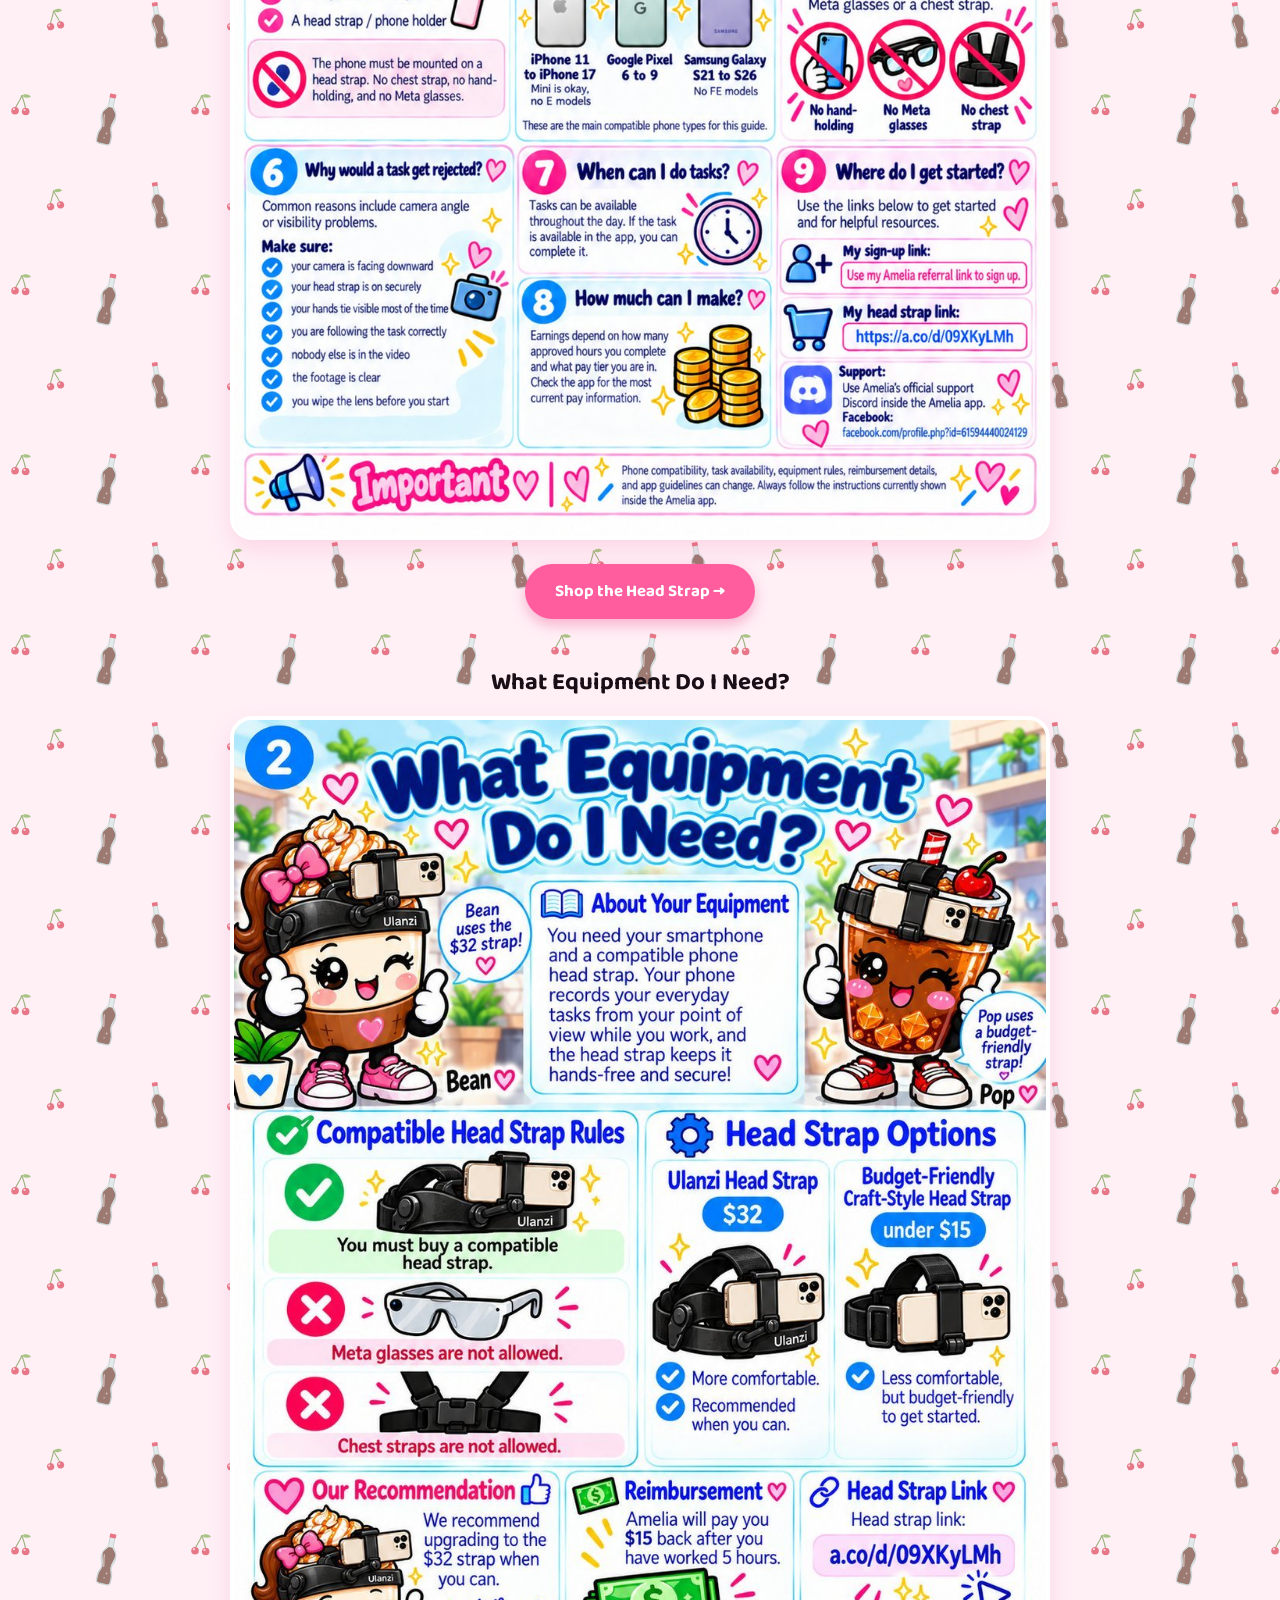
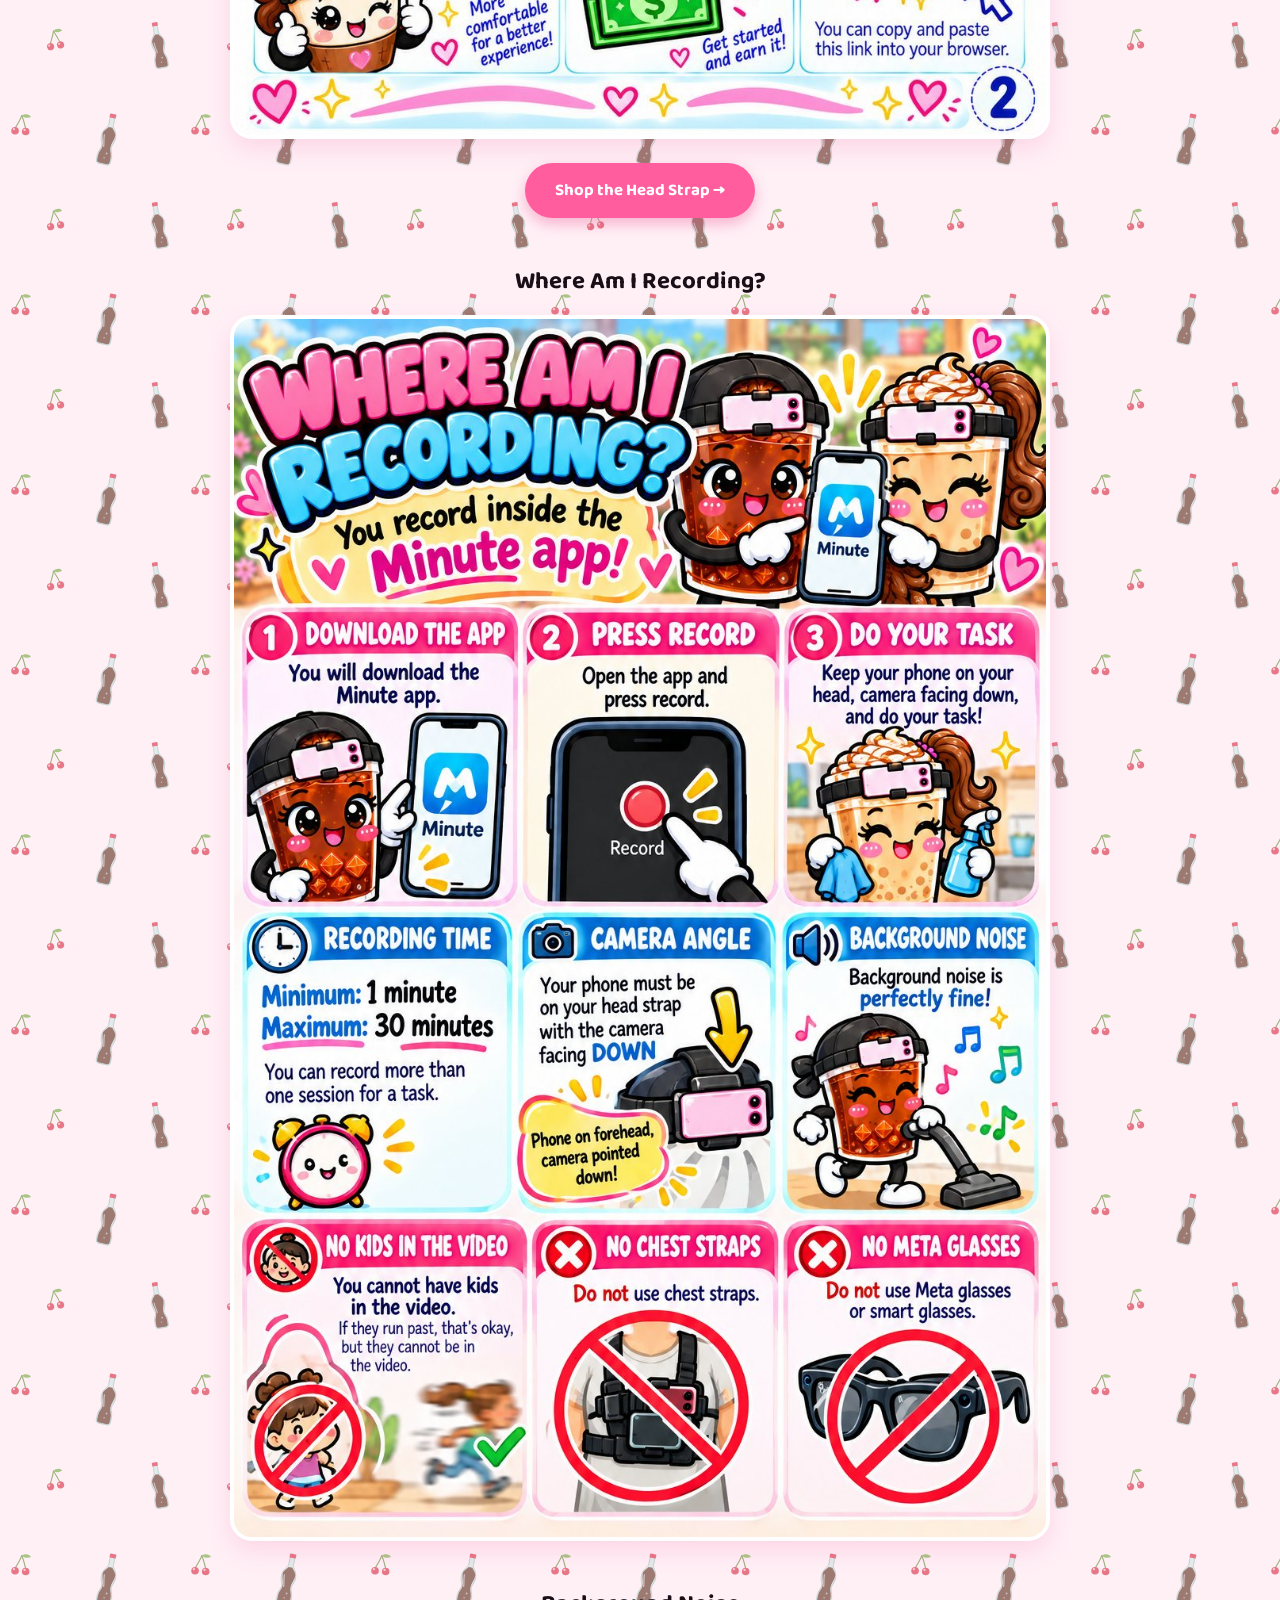
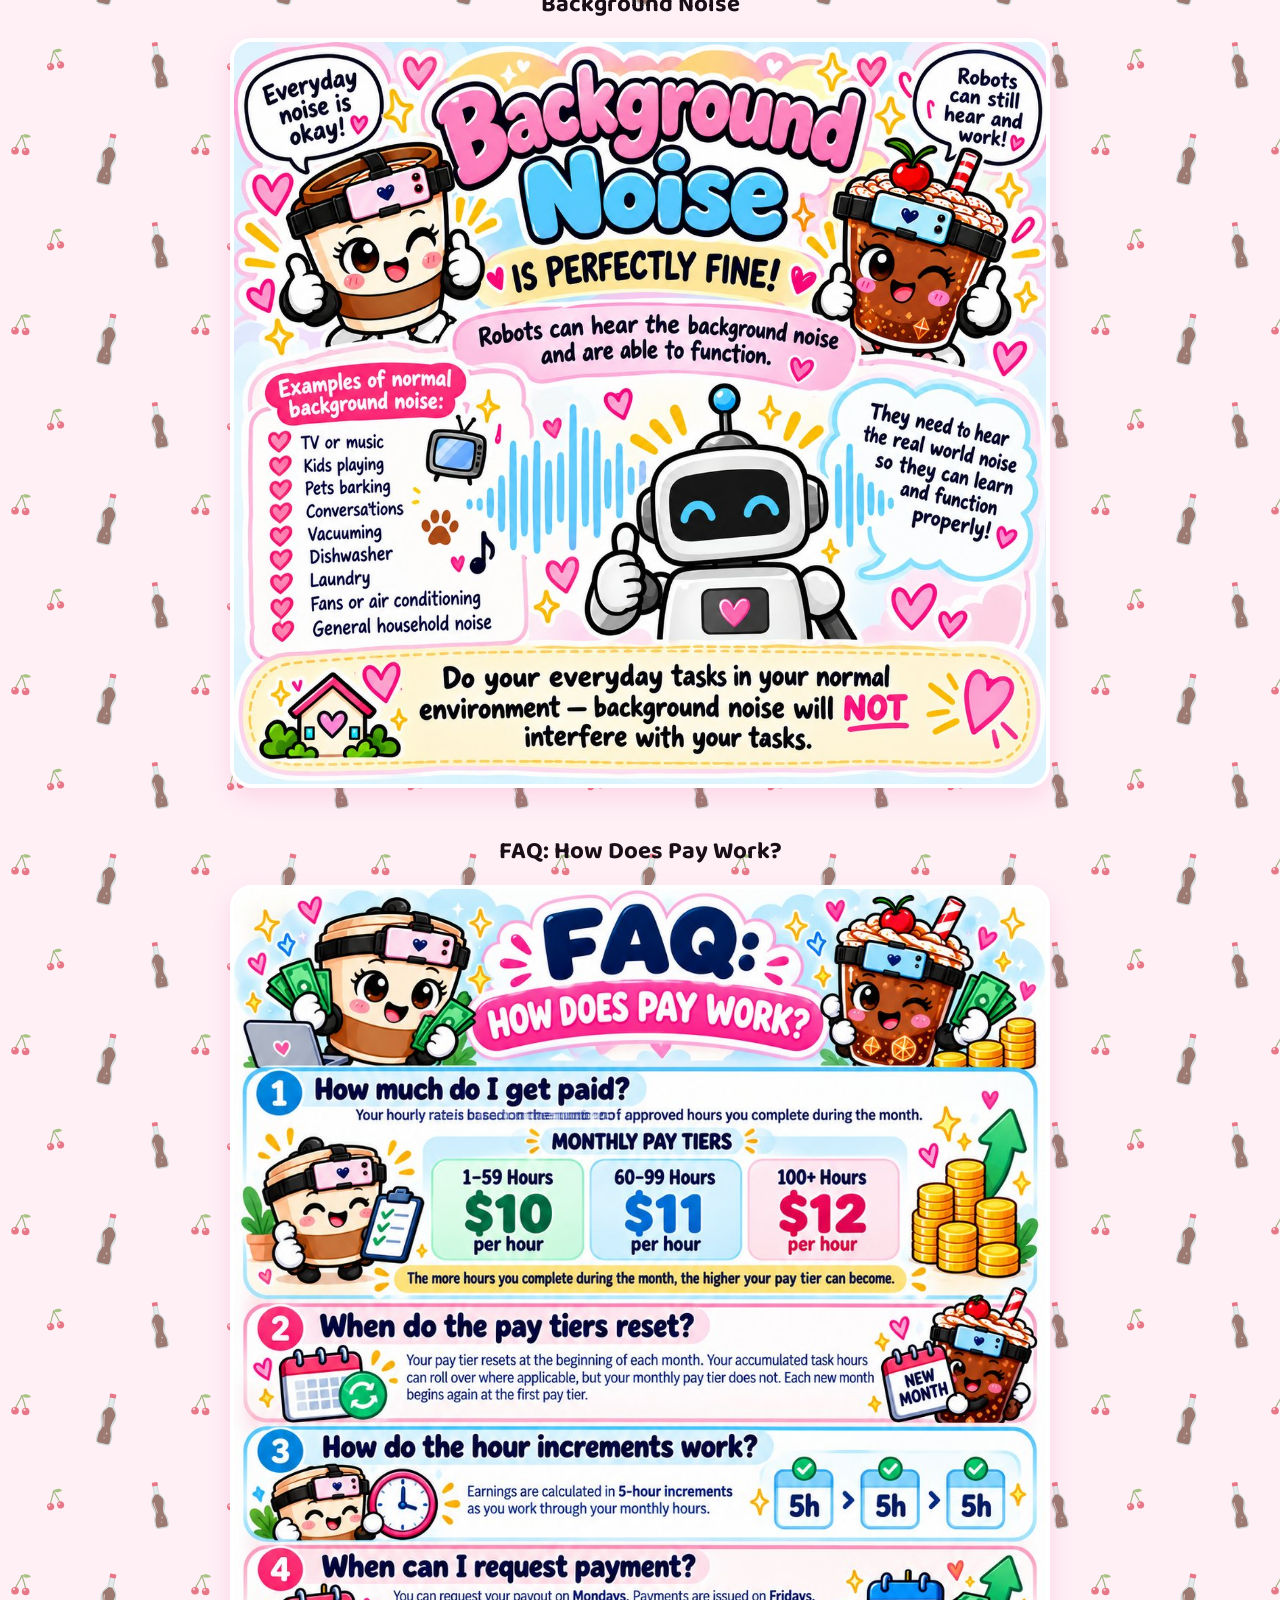
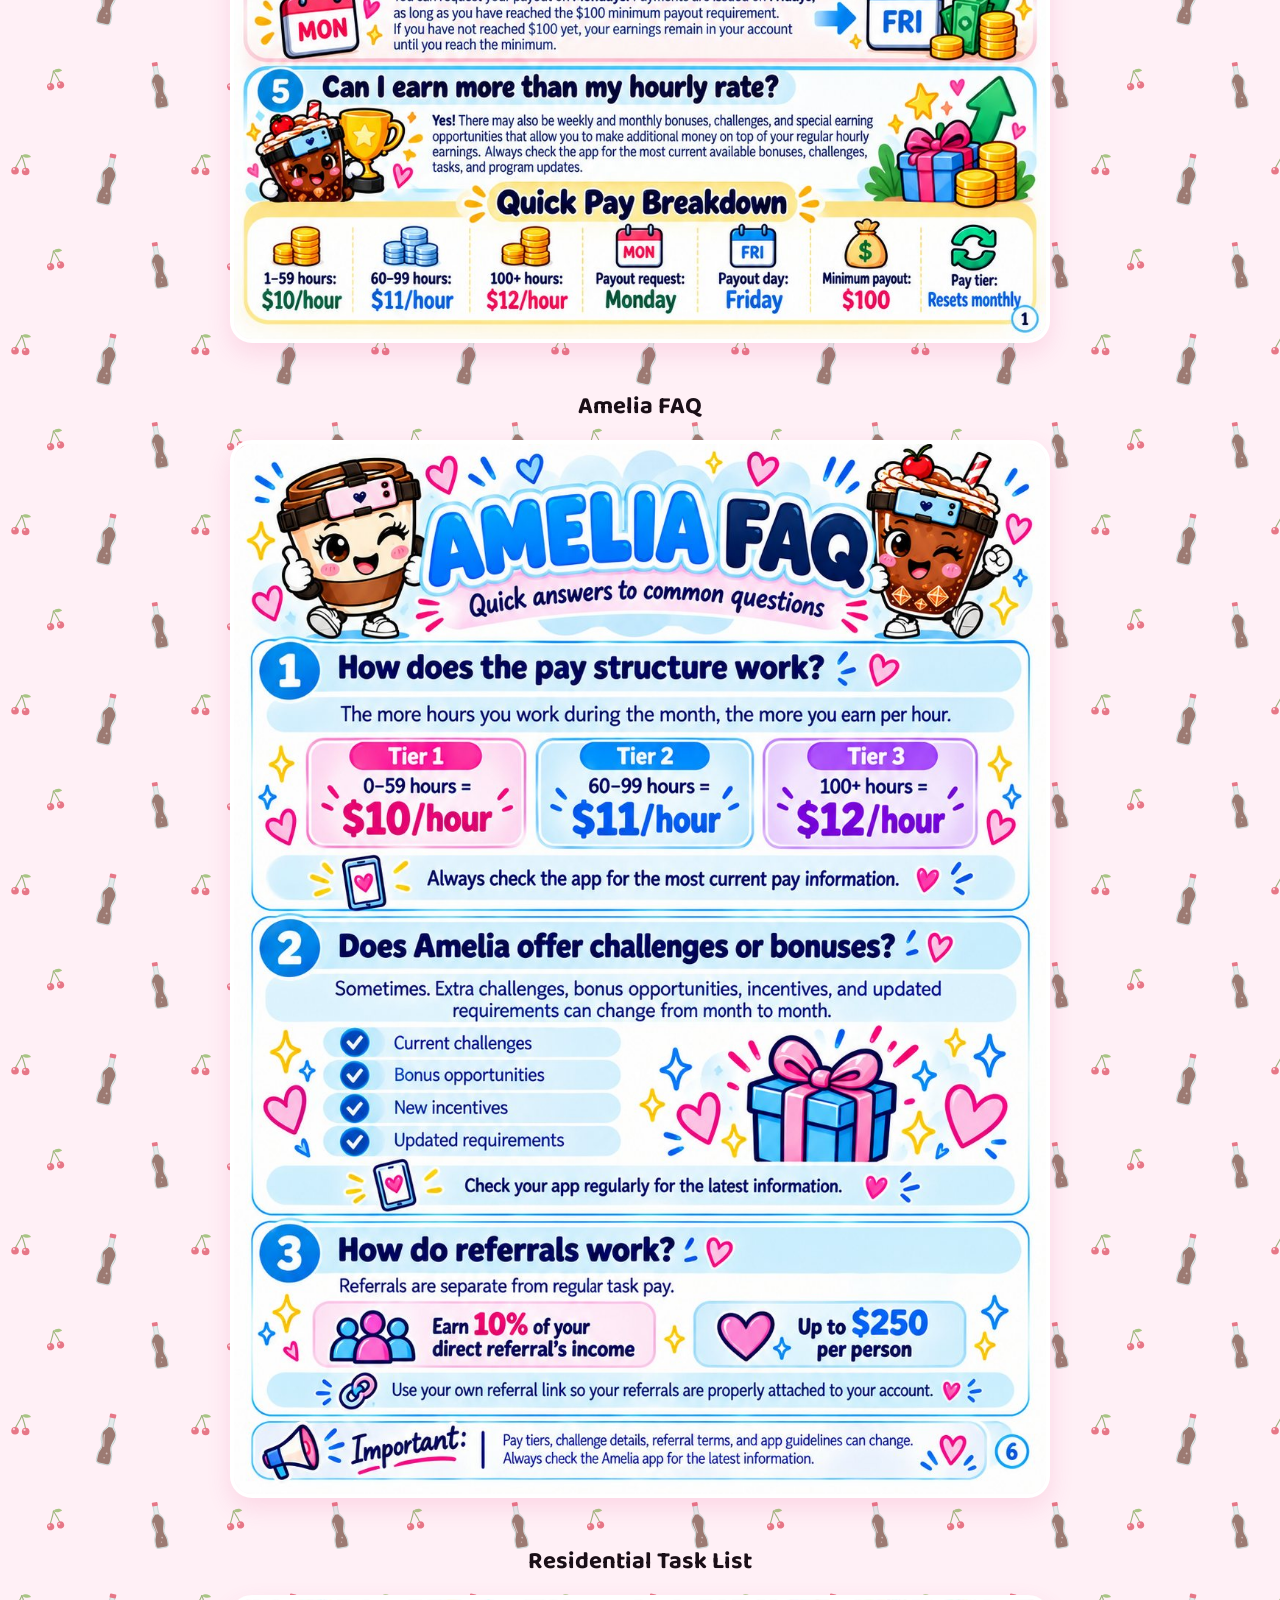
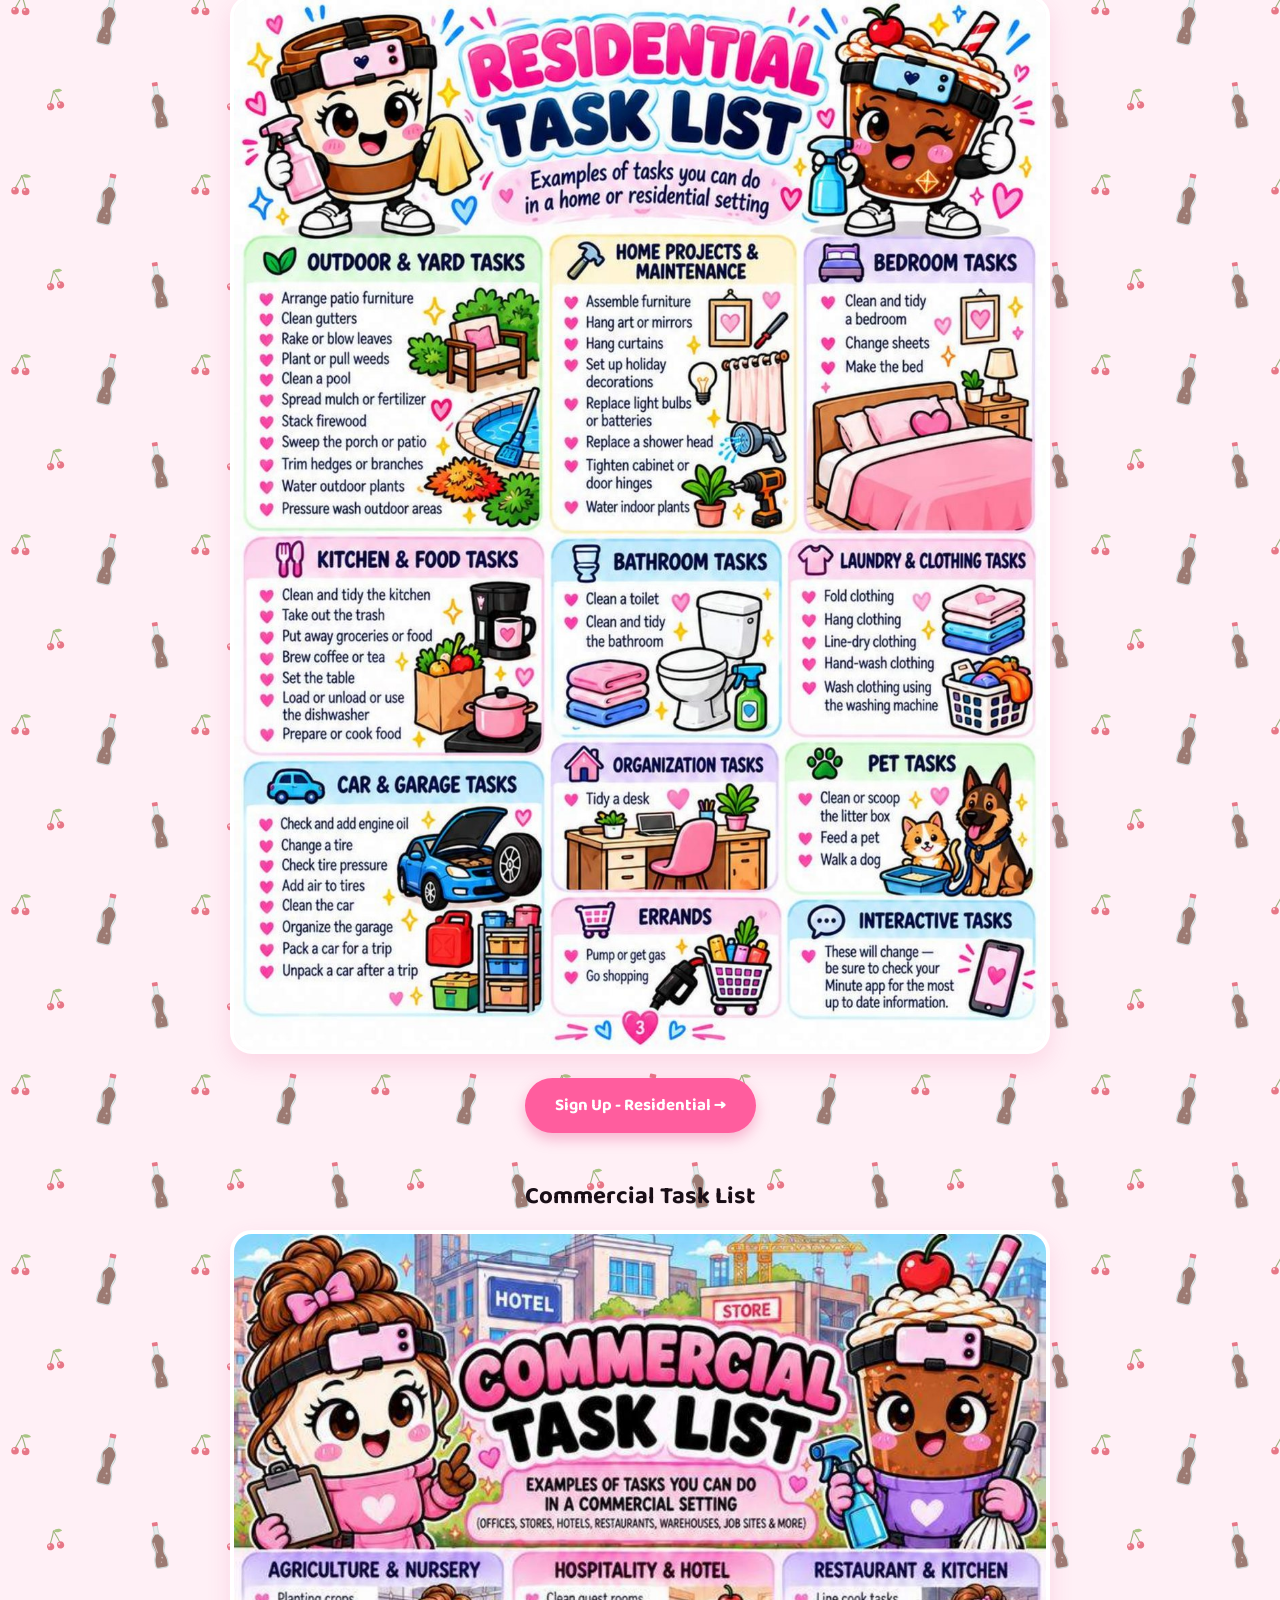
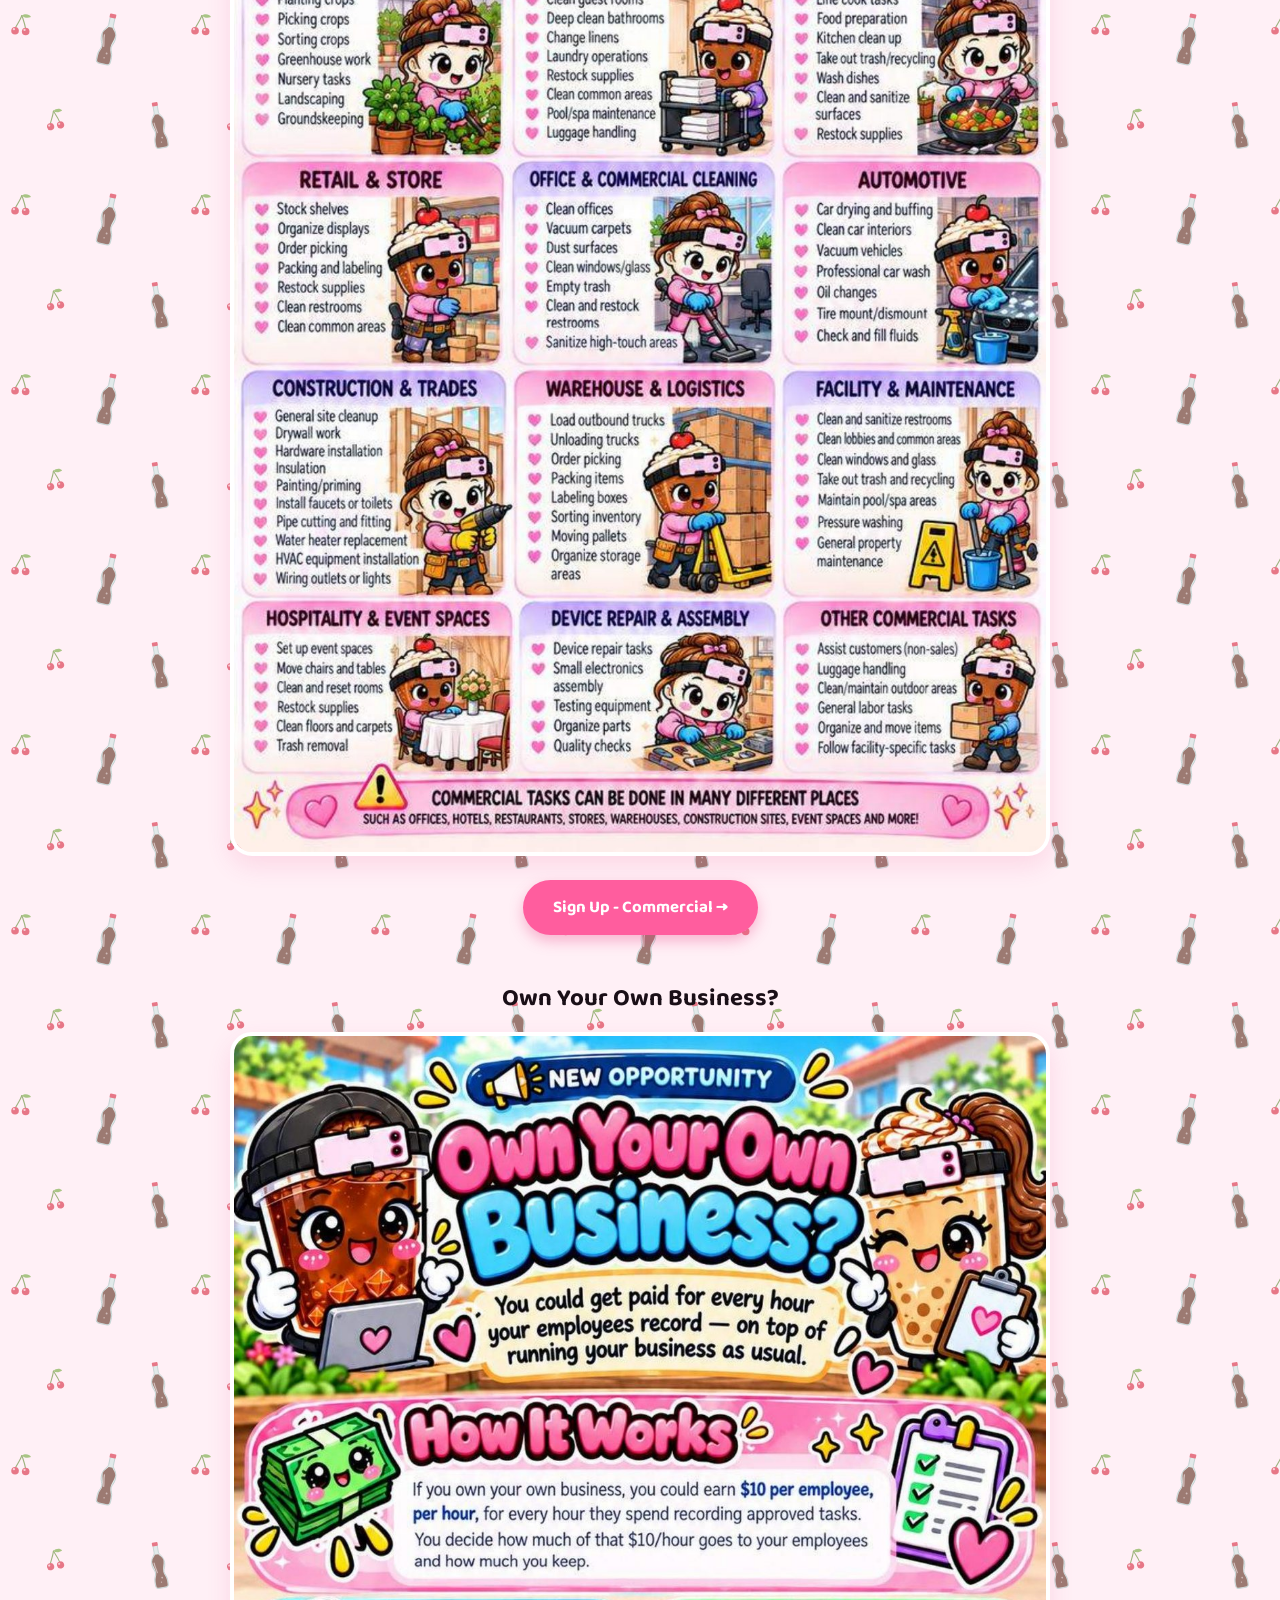
==== commit 068f2573: "Update guide description for clarity" ====
--- a/free-guide/index.html
+++ b/free-guide/index.html
@@ -49,7 +49,7 @@
   <section class="guide-hero">
     <span class="eyebrow">Free Guide</span>
     <h1>Free Guide For Training AI</h1>
-    <p class="app-tag">Everything you need to begin with Amelia, in one place. A Bean &amp; Pop guide ☕🥤</p>
+    <p class="app-tag">Everything you need to begin with training AI, in one place. A Bean &amp; Pop guide ☕🥤</p>
     <div class="app-cta"><a class="btn" href="https://app.ameliachores.com/onboarding?ref=AAAAC8MEDELP" target="_blank" rel="noopener">Sign Up for Amelia →</a></div>
     <nav class="toc">
       <a href="#disclosure">Disclosure</a>
@@ -97,13 +97,13 @@
   <div class="gpage" id="what-do-i-need">
     <h2>What Do I Need?</h2>
     <img src="04-what-do-i-need.jpg" alt="What Do I Need?" loading="lazy">
-    <div class="app-cta"><a class="btn" href="https://a.co/d/09XKyLMh" target="_blank" rel="noopener">Shop the Head Strap →</a></div>
+    <div class="app-cta"><a class="btn" href="https://www.amazon.com/shop/adventuresthrumotherhood" target="_blank" rel="noopener">Shop the Head Strap →</a></div>
   </div>
 
   <div class="gpage" id="head-straps">
     <h2>What Equipment Do I Need?</h2>
     <img src="05-head-straps.jpg" alt="What Equipment Do I Need?" loading="lazy">
-    <div class="app-cta"><a class="btn" href="https://a.co/d/09XKyLMh" target="_blank" rel="noopener">Shop the Head Strap →</a></div>
+    <div class="app-cta"><a class="btn" href="https://www.amazon.com/shop/adventuresthrumotherhood" target="_blank" rel="noopener">Shop the Head Strap →</a></div>
   </div>
 
   <div class="gpage" id="recording">
@@ -160,7 +160,7 @@
     <p>Sign up with the link below, grab a compatible head strap, and join our Facebook community for help and task talk.</p>
     <div class="btns">
       <a class="btn" href="https://app.ameliachores.com/onboarding?ref=AAAAC8MEDELP" target="_blank" rel="noopener">Sign Up for Amelia</a>
-      <a class="btn" href="https://a.co/d/09XKyLMh" target="_blank" rel="noopener">Shop the Head Strap</a>
+      <a class="btn" href="https://www.amazon.com/shop/adventuresthrumotherhood" target="_blank" rel="noopener">Shop the Head Strap</a>
       <a class="btn" href="https://www.facebook.com/profile.php?id=61594440024129" target="_blank" rel="noopener">Join the Facebook Group</a>
     </div>
   </div>
